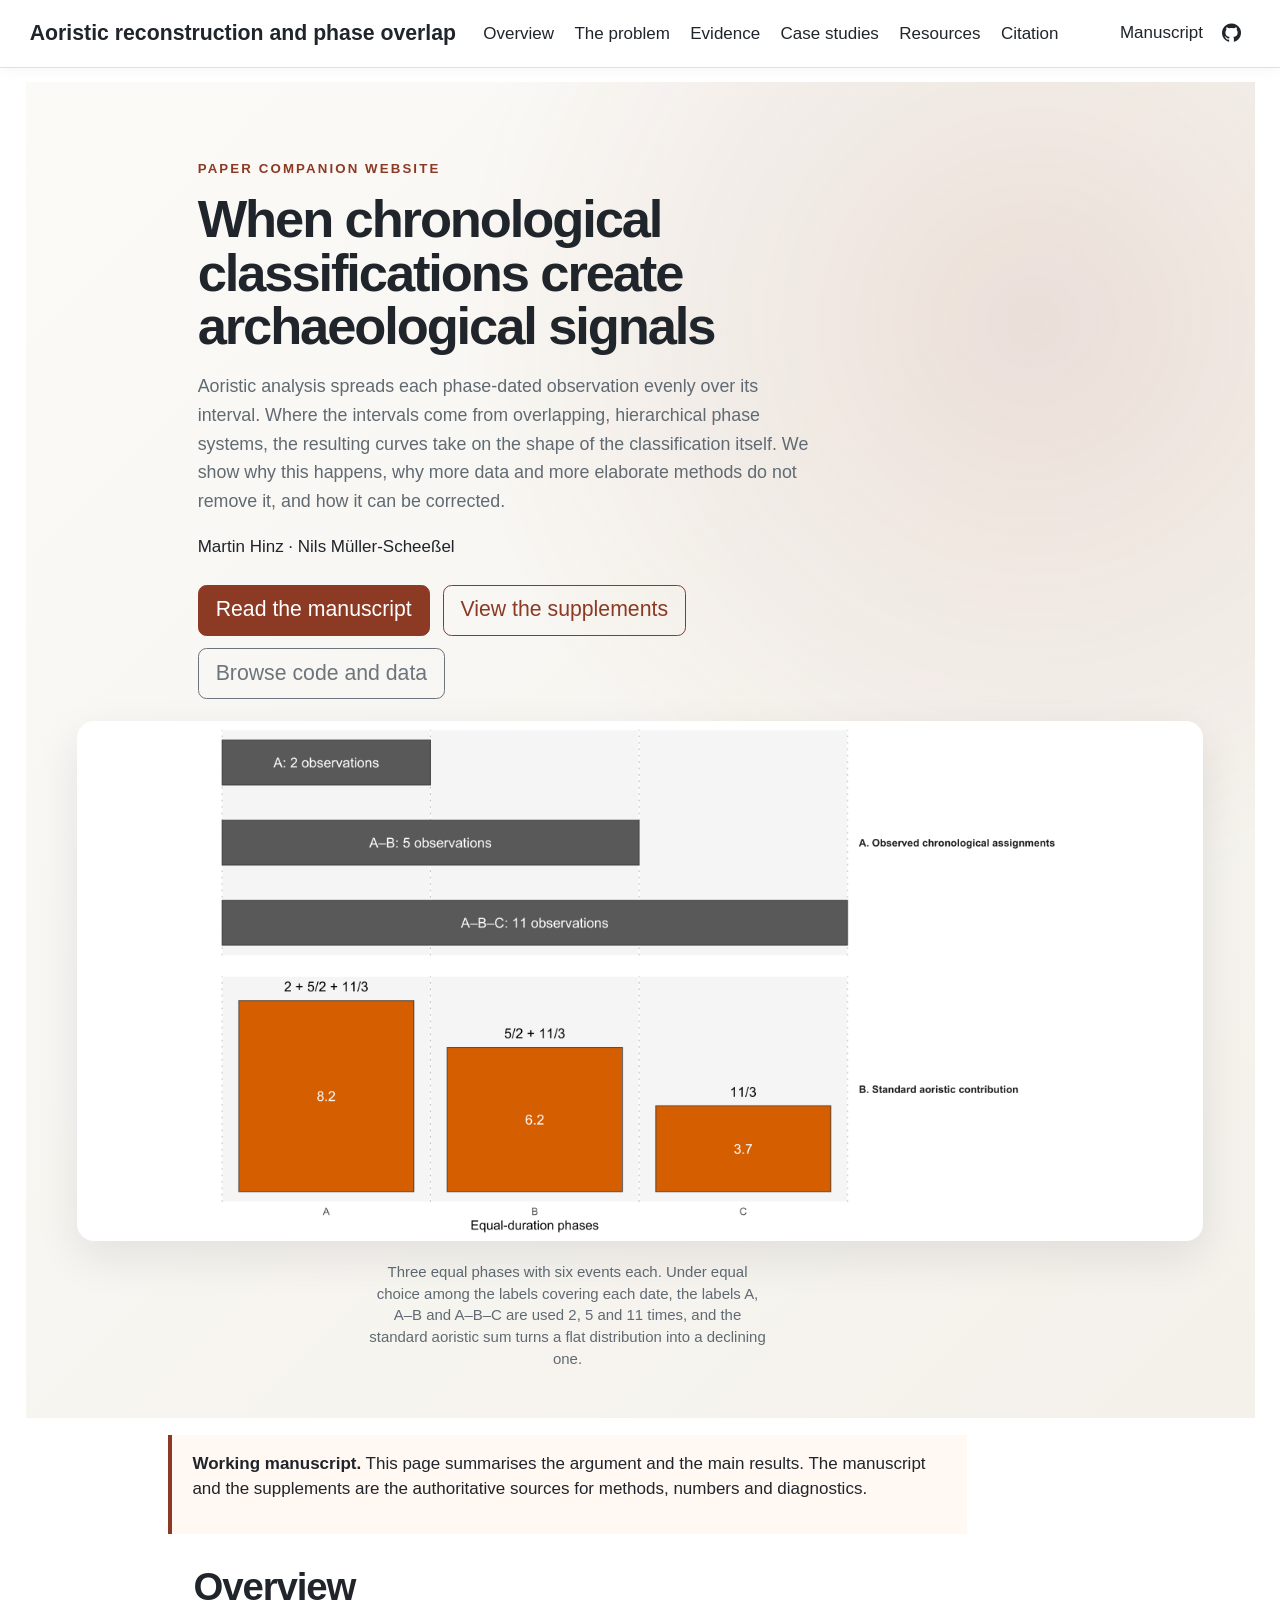
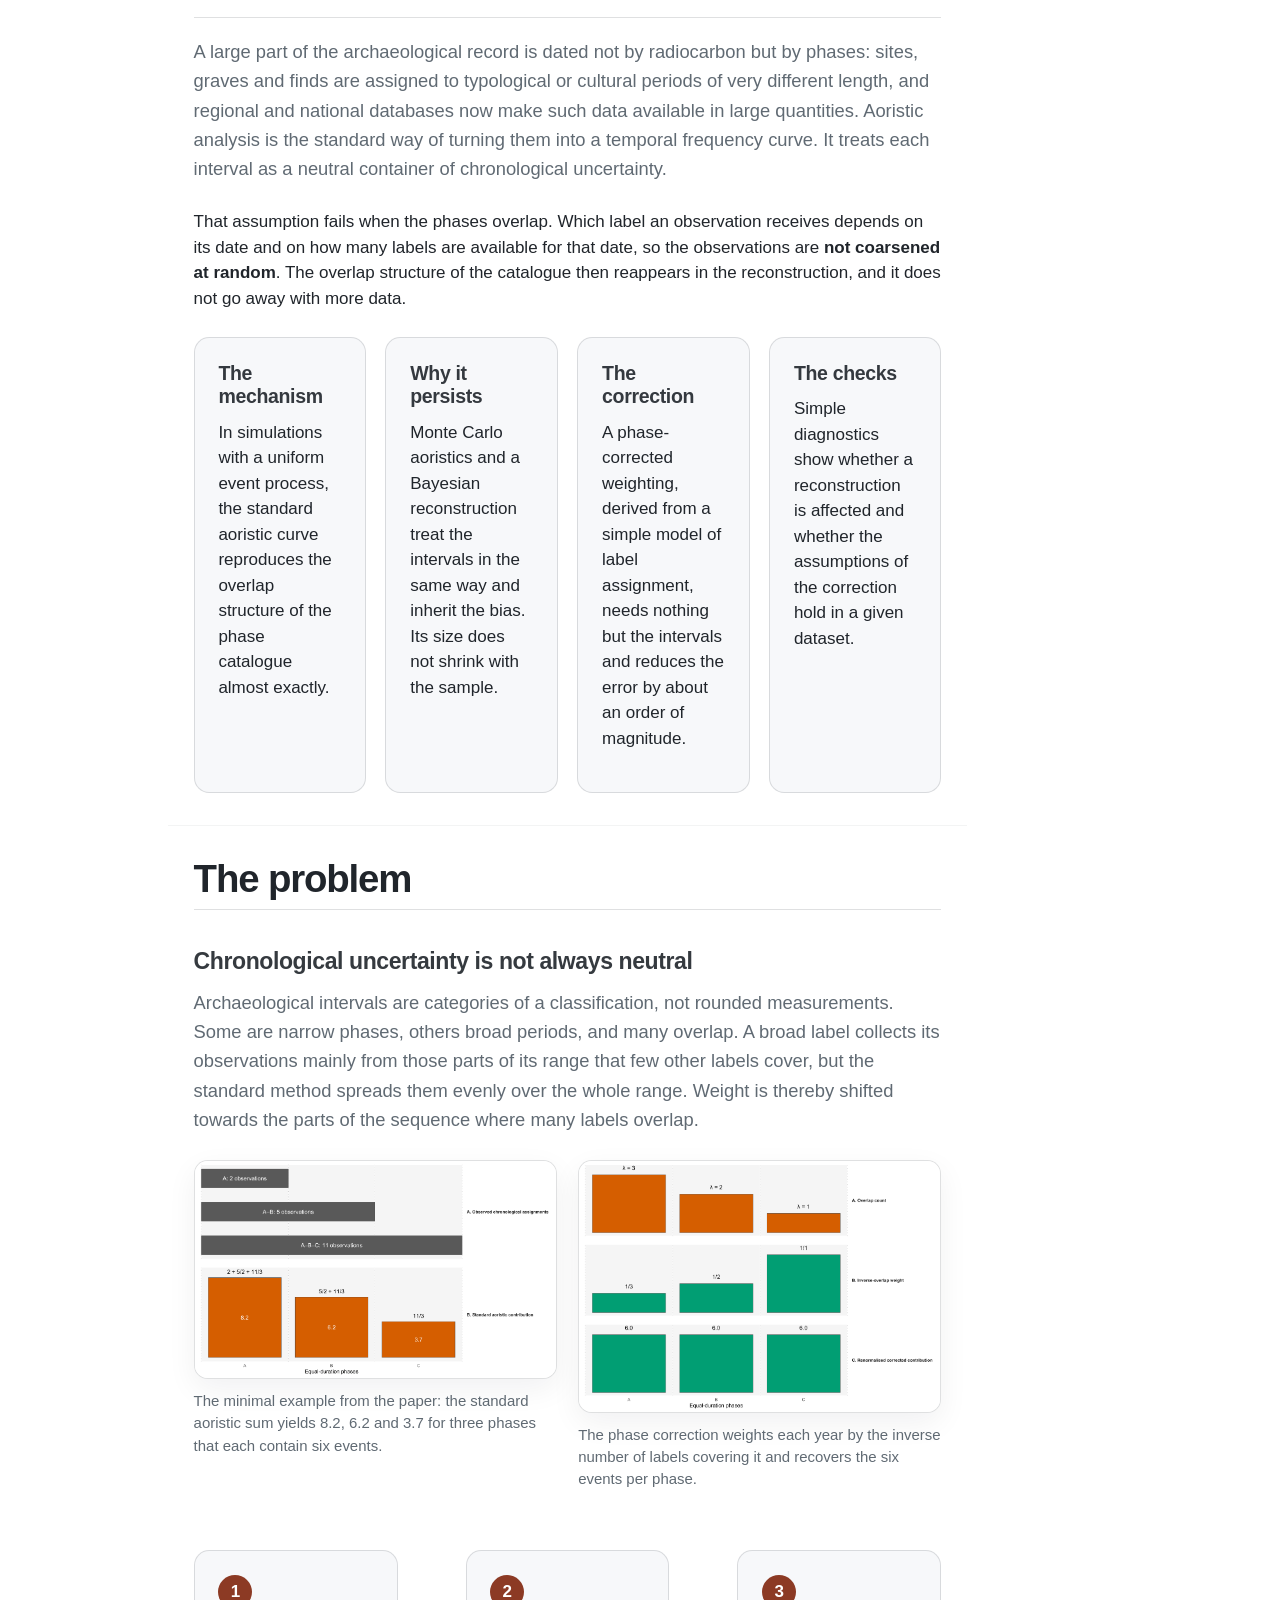
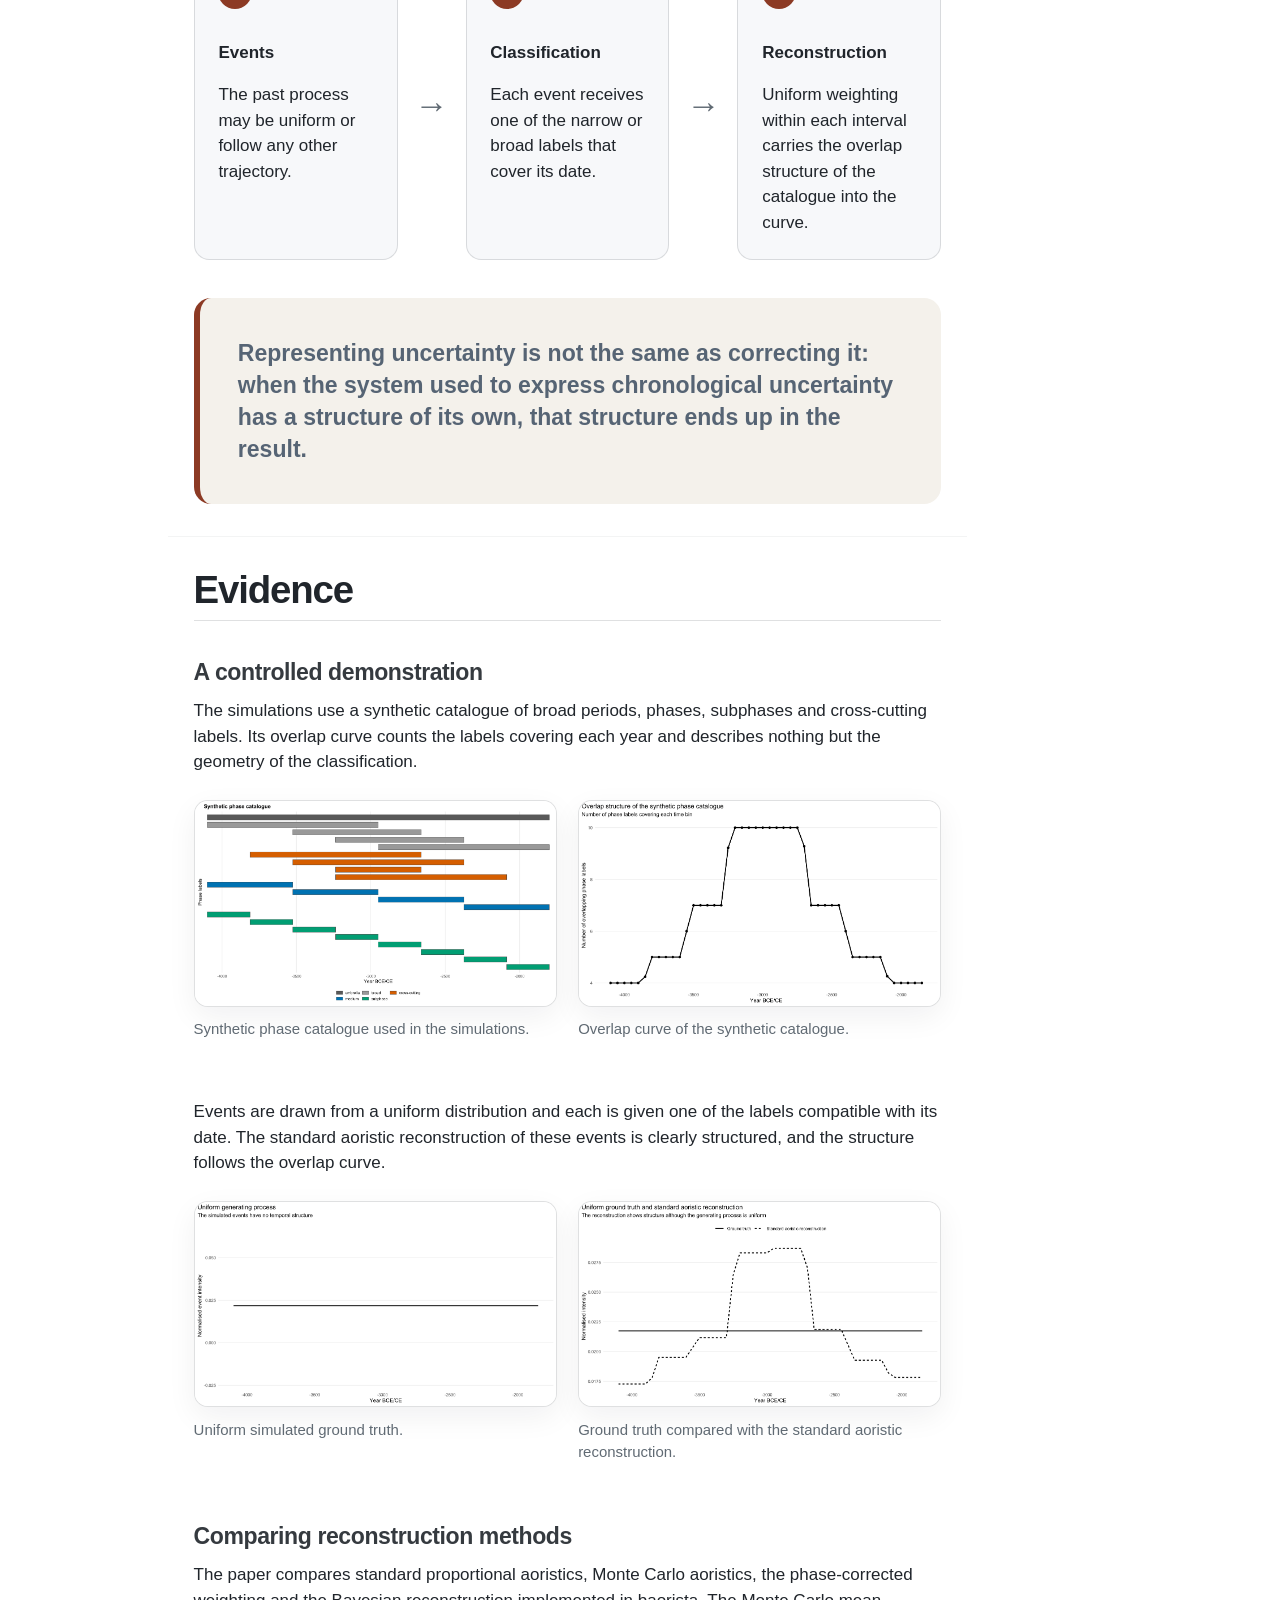
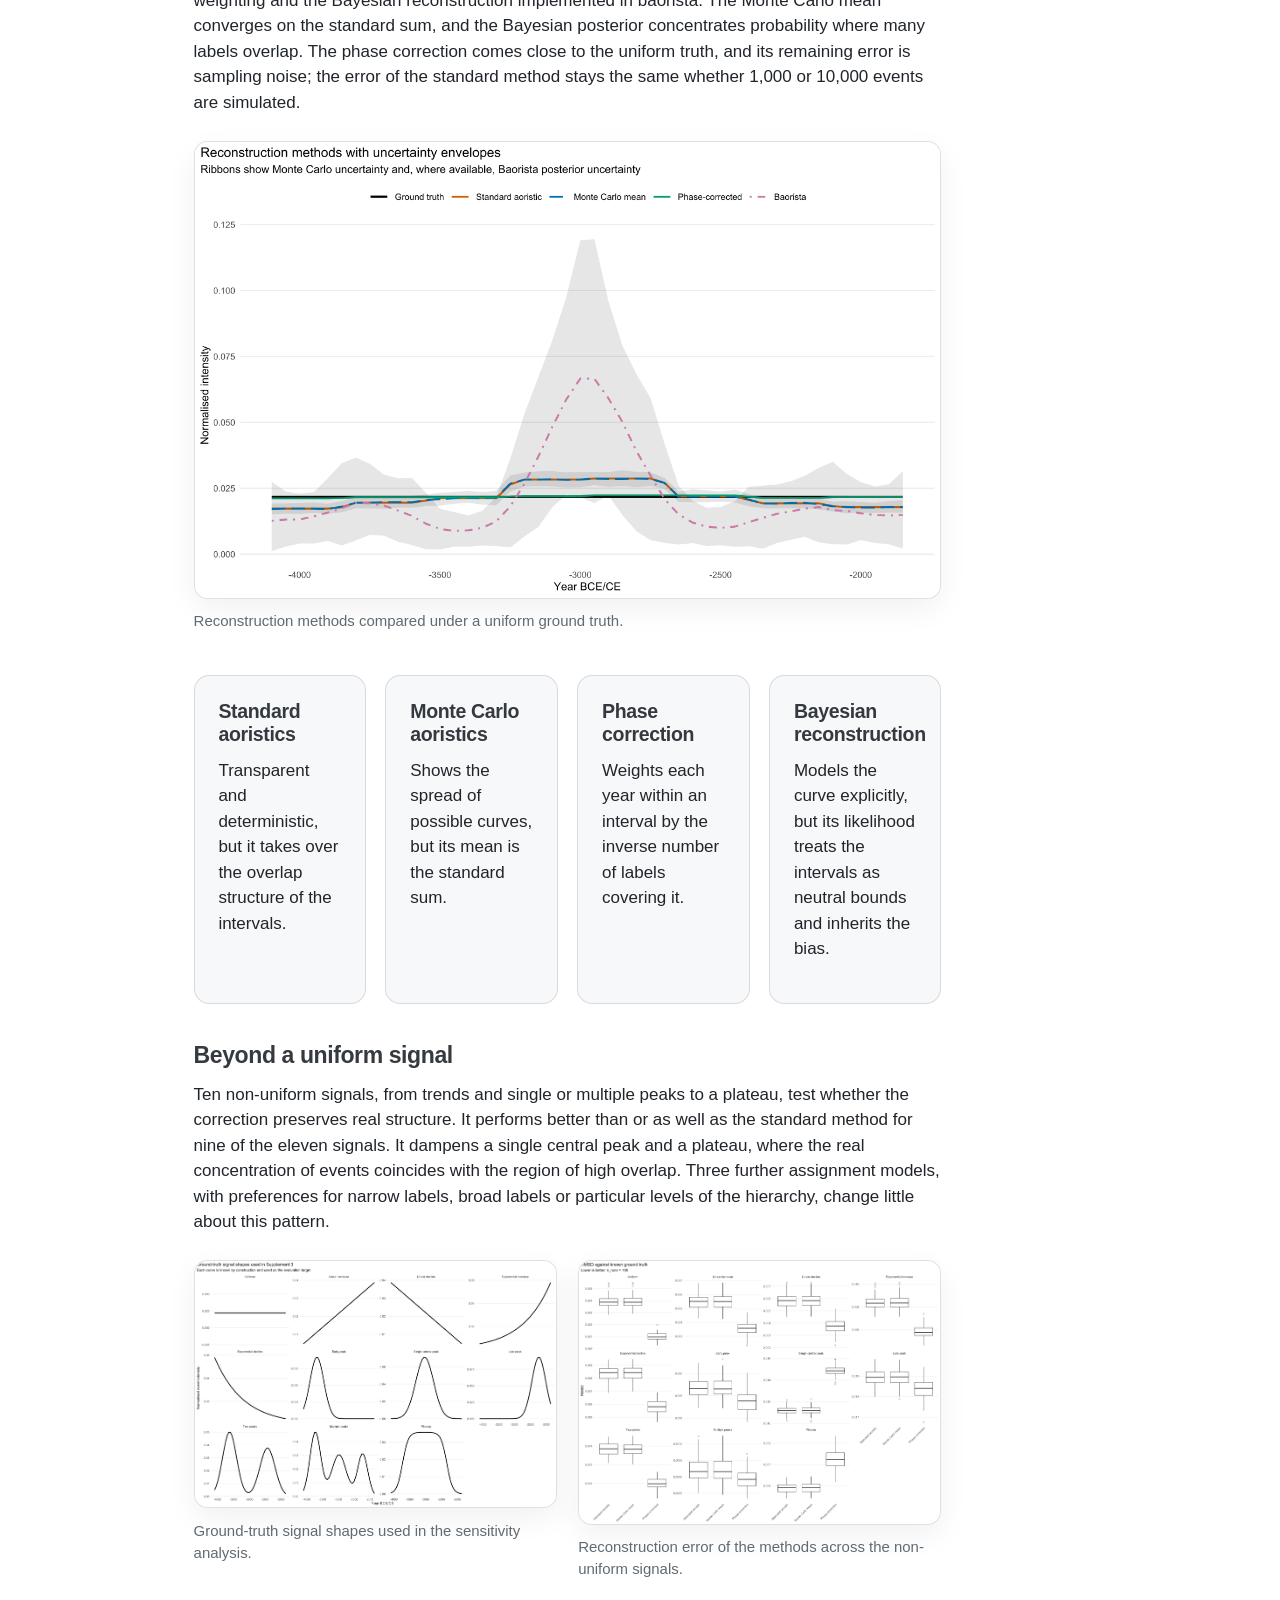
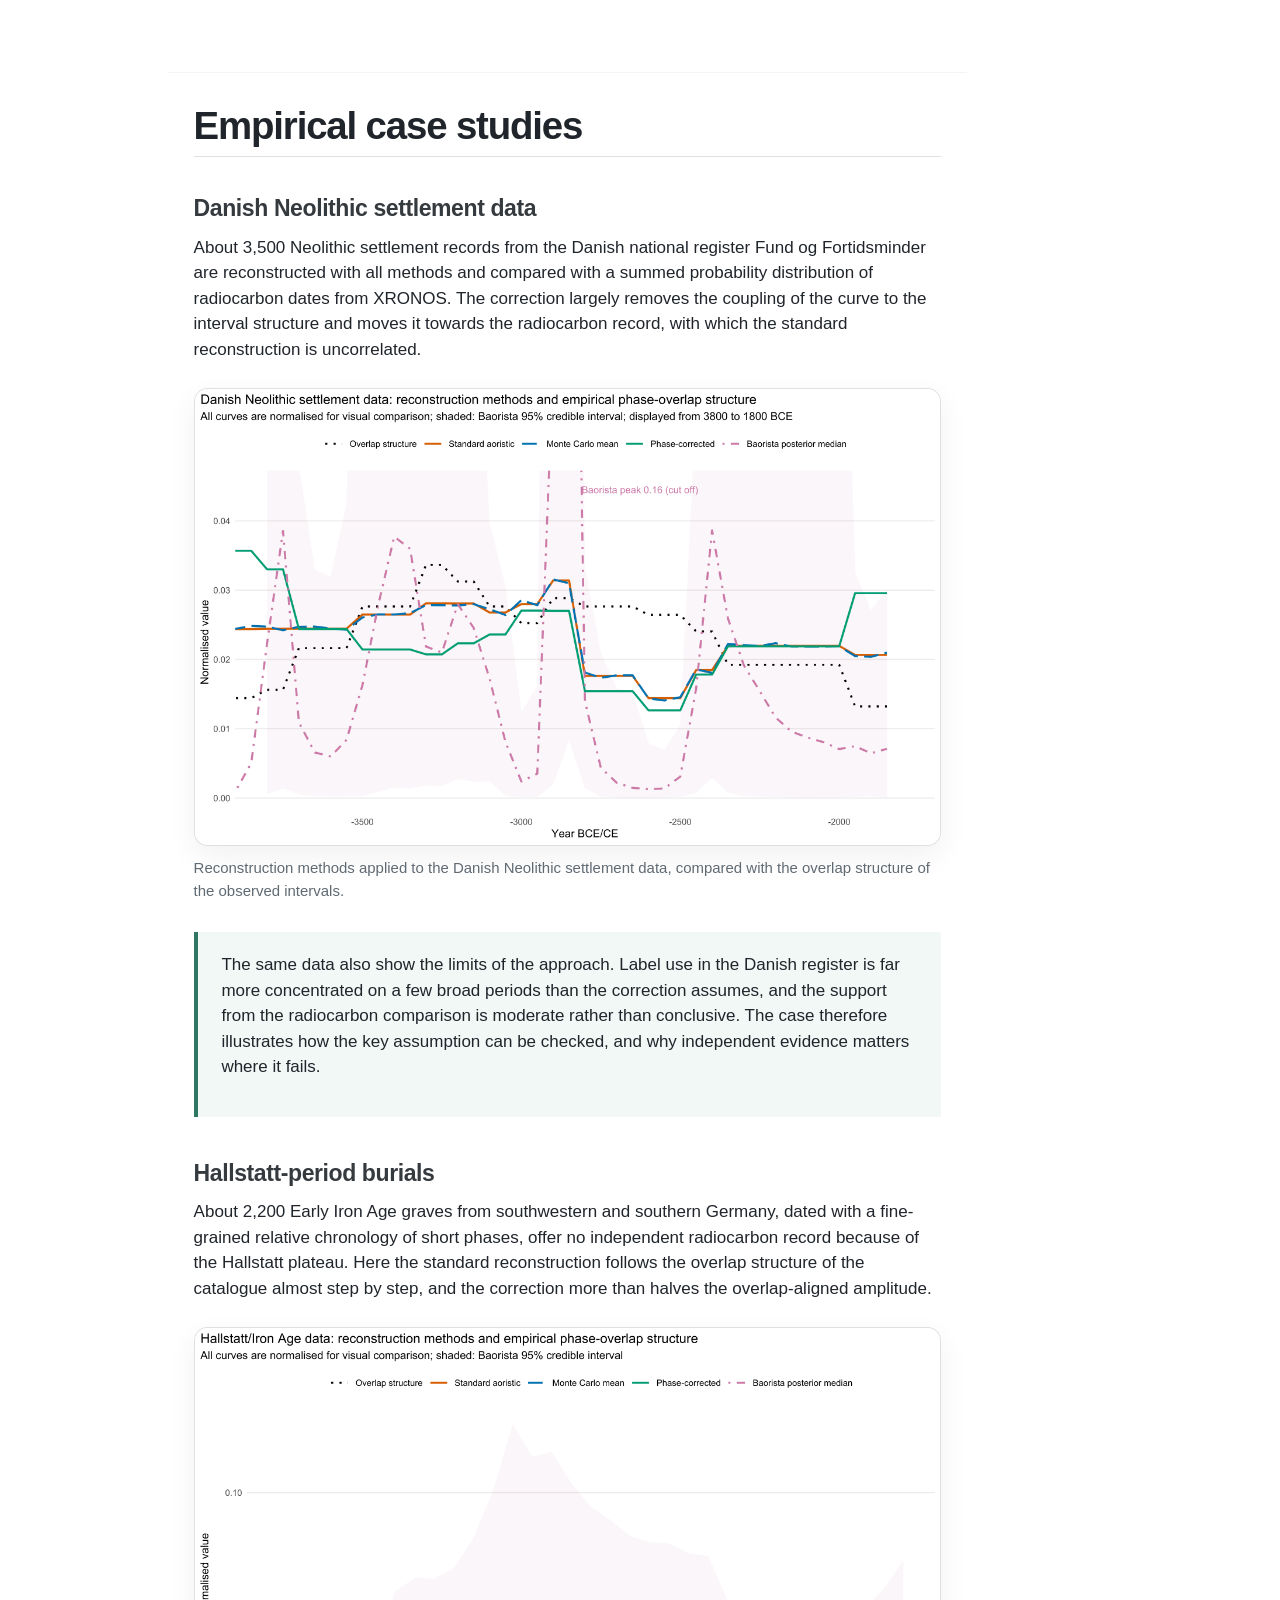
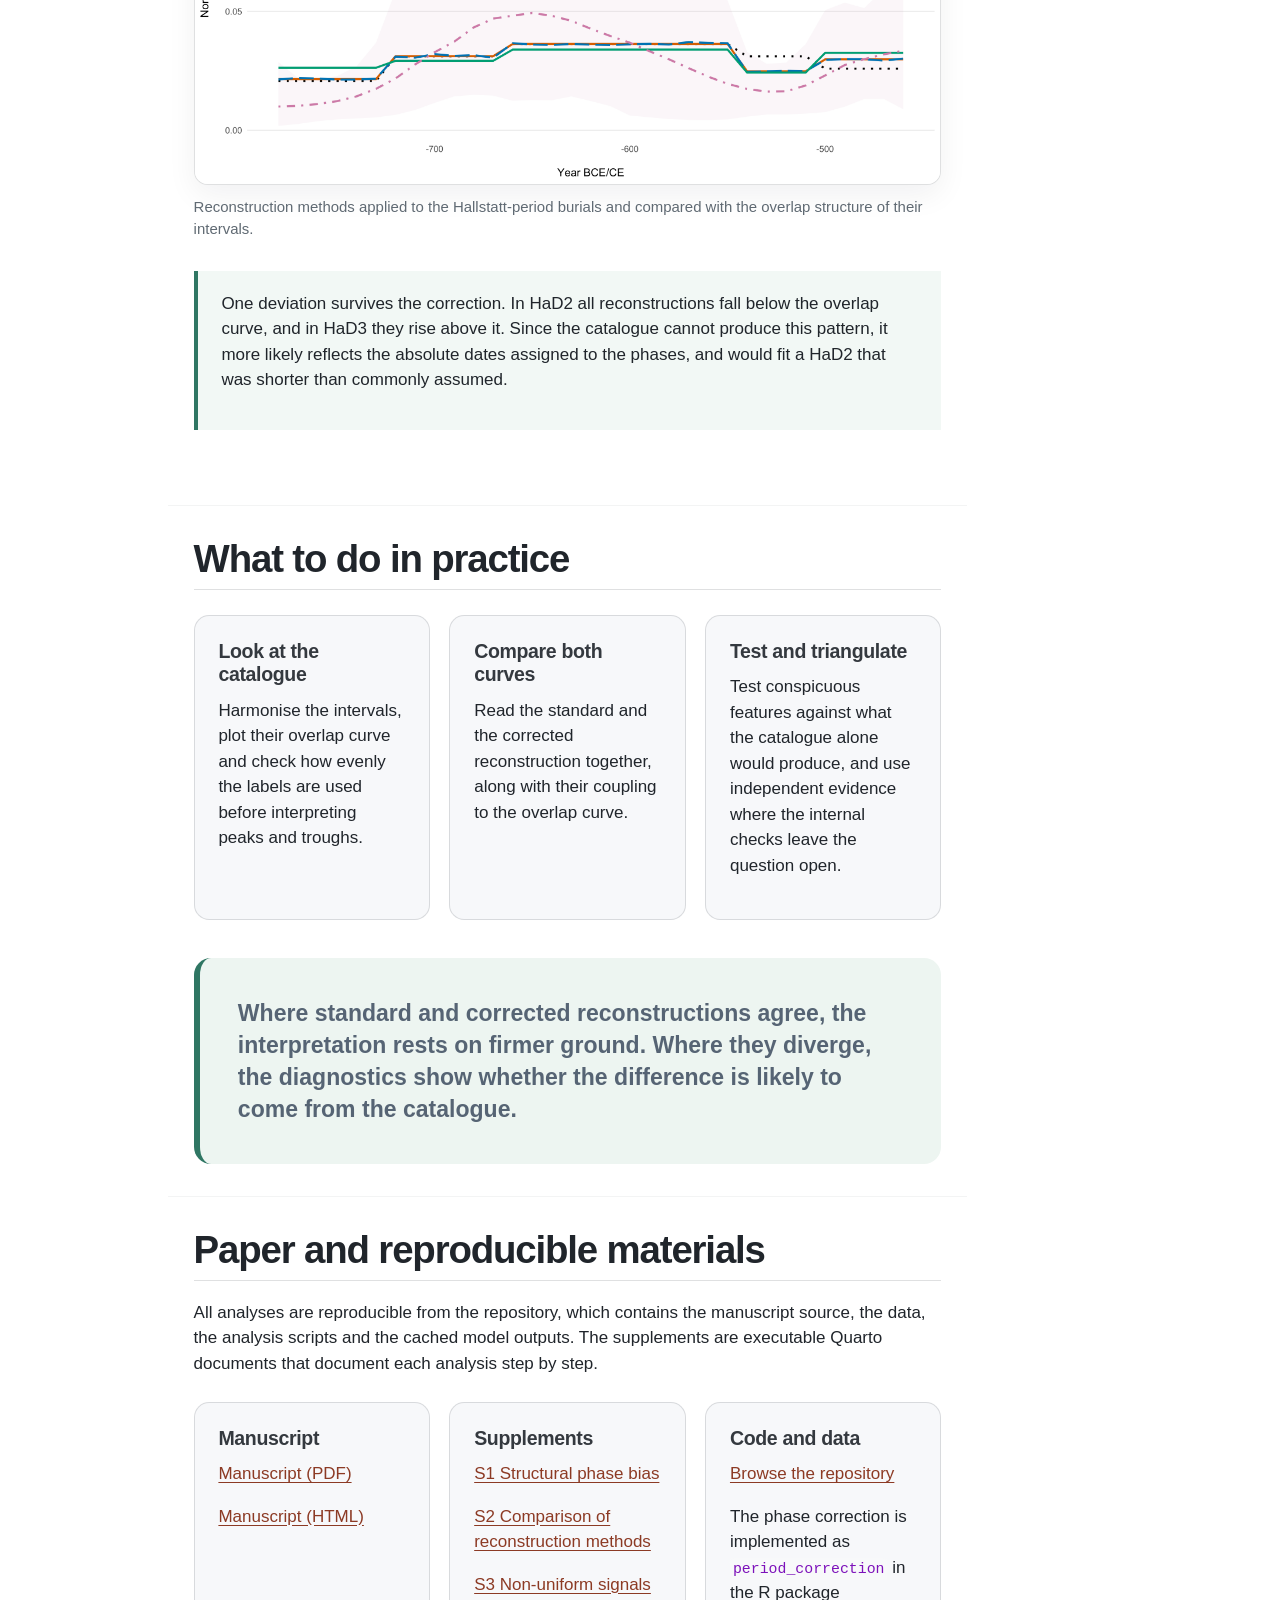
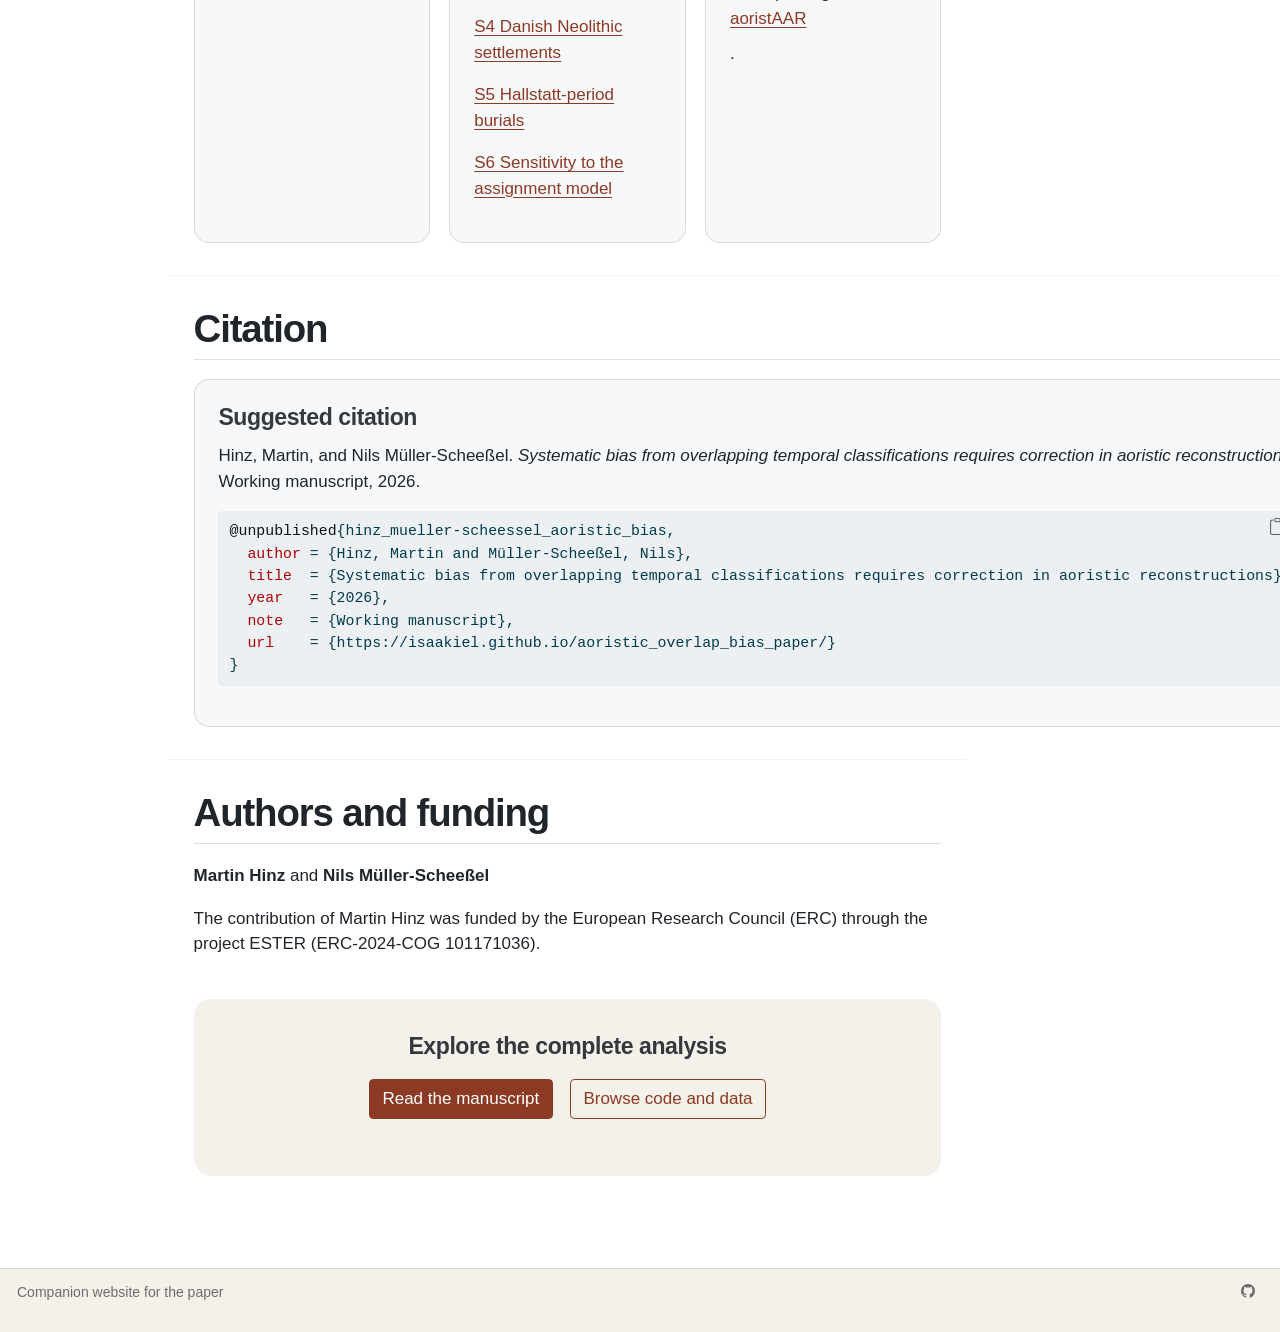
==== docs/index.html @ 469c85d6 "Research compendium for 'Systematic bias from overlapping temporal classifications requires correcti" ====
<!DOCTYPE html>
<html xmlns="http://www.w3.org/1999/xhtml" lang="en" xml:lang="en"><head>

<meta charset="utf-8">
<meta name="generator" content="quarto-1.5.57">

<meta name="viewport" content="width=device-width, initial-scale=1.0, user-scalable=yes">

<meta name="description" content="Companion website to a reproducible study of a systematic bias in aoristic reconstructions from overlapping phase catalogues, and of a simple correction for it.">

<title>When archaeological phase systems create artificial temporal signals – Aoristic reconstruction and phase overlap</title>
<style>
code{white-space: pre-wrap;}
span.smallcaps{font-variant: small-caps;}
div.columns{display: flex; gap: min(4vw, 1.5em);}
div.column{flex: auto; overflow-x: auto;}
div.hanging-indent{margin-left: 1.5em; text-indent: -1.5em;}
ul.task-list{list-style: none;}
ul.task-list li input[type="checkbox"] {
  width: 0.8em;
  margin: 0 0.8em 0.2em -1em; /* quarto-specific, see https://github.com/quarto-dev/quarto-cli/issues/4556 */ 
  vertical-align: middle;
}
/* CSS for syntax highlighting */
pre > code.sourceCode { white-space: pre; position: relative; }
pre > code.sourceCode > span { line-height: 1.25; }
pre > code.sourceCode > span:empty { height: 1.2em; }
.sourceCode { overflow: visible; }
code.sourceCode > span { color: inherit; text-decoration: inherit; }
div.sourceCode { margin: 1em 0; }
pre.sourceCode { margin: 0; }
@media screen {
div.sourceCode { overflow: auto; }
}
@media print {
pre > code.sourceCode { white-space: pre-wrap; }
pre > code.sourceCode > span { display: inline-block; text-indent: -5em; padding-left: 5em; }
}
pre.numberSource code
  { counter-reset: source-line 0; }
pre.numberSource code > span
  { position: relative; left: -4em; counter-increment: source-line; }
pre.numberSource code > span > a:first-child::before
  { content: counter(source-line);
    position: relative; left: -1em; text-align: right; vertical-align: baseline;
    border: none; display: inline-block;
    -webkit-touch-callout: none; -webkit-user-select: none;
    -khtml-user-select: none; -moz-user-select: none;
    -ms-user-select: none; user-select: none;
    padding: 0 4px; width: 4em;
  }
pre.numberSource { margin-left: 3em;  padding-left: 4px; }
div.sourceCode
  {   }
@media screen {
pre > code.sourceCode > span > a:first-child::before { text-decoration: underline; }
}
</style>


<script src="site_libs/quarto-nav/quarto-nav.js"></script>
<link href="./assets/figures/schematic_overlap_bias.png" rel="icon" type="image/png">
<script src="site_libs/clipboard/clipboard.min.js"></script>
<script src="site_libs/quarto-html/quarto.js"></script>
<script src="site_libs/quarto-html/popper.min.js"></script>
<script src="site_libs/quarto-html/tippy.umd.min.js"></script>
<link href="site_libs/quarto-html/tippy.css" rel="stylesheet">
<link href="site_libs/quarto-html/quarto-syntax-highlighting.css" rel="stylesheet" id="quarto-text-highlighting-styles">
<script src="site_libs/bootstrap/bootstrap.min.js"></script>
<link href="site_libs/bootstrap/bootstrap-icons.css" rel="stylesheet">
<link href="site_libs/bootstrap/bootstrap.min.css" rel="stylesheet" id="quarto-bootstrap" data-mode="light">
<script id="quarto-search-options" type="application/json">{
  "language": {
    "search-no-results-text": "No results",
    "search-matching-documents-text": "matching documents",
    "search-copy-link-title": "Copy link to search",
    "search-hide-matches-text": "Hide additional matches",
    "search-more-match-text": "more match in this document",
    "search-more-matches-text": "more matches in this document",
    "search-clear-button-title": "Clear",
    "search-text-placeholder": "",
    "search-detached-cancel-button-title": "Cancel",
    "search-submit-button-title": "Submit",
    "search-label": "Search"
  }
}</script>
<style>html{ scroll-behavior: smooth; }</style>


<meta property="og:title" content="When archaeological phase systems create artificial temporal signals">
<meta property="og:description" content="Companion website to a reproducible study of a systematic bias in aoristic reconstructions from overlapping phase catalogues, and of a simple correction for it.">
<meta property="og:image" content="https://isaakiel.github.io/aoristic_overlap_bias_paper/assets/figures/schematic_overlap_bias.png">
<meta property="og:site_name" content="Aoristic reconstruction and phase overlap">
<meta property="og:image:height" content="2700">
<meta property="og:image:width" content="4500">
<meta name="twitter:title" content="When archaeological phase systems create artificial temporal signals">
<meta name="twitter:description" content="Companion website to a reproducible study of a systematic bias in aoristic reconstructions from overlapping phase catalogues, and of a simple correction for it.">
<meta name="twitter:image" content="https://isaakiel.github.io/aoristic_overlap_bias_paper/assets/figures/schematic_overlap_bias.png">
<meta name="twitter:image-height" content="2700">
<meta name="twitter:image-width" content="4500">
<meta name="twitter:card" content="summary_large_image">
</head>

<body class="nav-fixed">

<div id="quarto-search-results"></div>
  <header id="quarto-header" class="headroom fixed-top">
    <nav class="navbar navbar-expand-lg " data-bs-theme="dark">
      <div class="navbar-container container-fluid">
      <div class="navbar-brand-container mx-auto">
    <a class="navbar-brand" href="./index.html">
    <span class="navbar-title">Aoristic reconstruction and phase overlap</span>
    </a>
  </div>
          <button class="navbar-toggler" type="button" data-bs-toggle="collapse" data-bs-target="#navbarCollapse" aria-controls="navbarCollapse" role="menu" aria-expanded="false" aria-label="Toggle navigation" onclick="if (window.quartoToggleHeadroom) { window.quartoToggleHeadroom(); }">
  <span class="navbar-toggler-icon"></span>
</button>
          <div class="collapse navbar-collapse" id="navbarCollapse">
            <ul class="navbar-nav navbar-nav-scroll me-auto">
  <li class="nav-item">
    <a class="nav-link" href="./index.html#overview"> 
<span class="menu-text">Overview</span></a>
  </li>  
  <li class="nav-item">
    <a class="nav-link" href="./index.html#the-problem"> 
<span class="menu-text">The problem</span></a>
  </li>  
  <li class="nav-item">
    <a class="nav-link" href="./index.html#evidence"> 
<span class="menu-text">Evidence</span></a>
  </li>  
  <li class="nav-item">
    <a class="nav-link" href="./index.html#case-studies"> 
<span class="menu-text">Case studies</span></a>
  </li>  
  <li class="nav-item">
    <a class="nav-link" href="./index.html#resources"> 
<span class="menu-text">Resources</span></a>
  </li>  
  <li class="nav-item">
    <a class="nav-link" href="./index.html#citation"> 
<span class="menu-text">Citation</span></a>
  </li>  
</ul>
            <ul class="navbar-nav navbar-nav-scroll ms-auto">
  <li class="nav-item">
    <a class="nav-link" href="./assets/paper/manuscript.html"> 
<span class="menu-text">Manuscript</span></a>
  </li>  
  <li class="nav-item compact">
    <a class="nav-link" href="https://github.com/ISAAKiel/aoristic_overlap_bias_paper"> <i class="bi bi-github" role="img" aria-label="GitHub repository">
</i> 
<span class="menu-text"></span></a>
  </li>  
</ul>
          </div> <!-- /navcollapse -->
            <div class="quarto-navbar-tools">
</div>
      </div> <!-- /container-fluid -->
    </nav>
</header>
<!-- content -->
<div id="quarto-content" class="quarto-container page-columns page-rows-contents page-layout-full page-navbar">
<!-- sidebar -->
<!-- margin-sidebar -->
    
<!-- main -->
<main class="content page-columns page-full column-body" id="quarto-document-content">




<div class="paper-hero page-columns page-full" aria-labelledby="hero-title">
<div class="paper-hero-copy">
<p class="eyebrow">
Paper companion website
</p>
<h1 id="hero-title">
When chronological classifications create archaeological signals
</h1>
<p class="paper-hero-lead">
Aoristic analysis spreads each phase-dated observation evenly over its interval. Where the intervals come from overlapping, hierarchical phase systems, the resulting curves take on the shape of the classification itself. We show why this happens, why more data and more elaborate methods do not remove it, and how it can be corrected.
</p>
<p class="authors">
</p><p>Martin Hinz · Nils Müller-Scheeßel</p>
<p></p>
<div class="paper-hero-actions">
<p><a href="assets/paper/manuscript.pdf" class="btn btn-primary btn-lg">Read the manuscript</a> <a href="#resources" class="btn btn-outline-primary btn-lg">View the supplements</a> <a href="https://github.com/ISAAKiel/aoristic_overlap_bias_paper" class="btn btn-outline-secondary btn-lg">Browse code and data</a></p>
</div>
</div>
<div class="paper-hero-figure page-columns page-full">
<div class="quarto-figure quarto-figure-center page-columns page-full">
<figure class="figure page-columns page-full">
<p class="page-columns page-full"><img src="assets/figures/schematic_overlap_bias.png" class="img-fluid figure-img column-screen" alt="Schematic showing how three overlapping labels produce a declining standard aoristic curve from a uniform distribution of events."></p>
<figcaption>Three equal phases with six events each. Under equal choice among the labels covering each date, the labels A, A–B and A–B–C are used 2, 5 and 11 times, and the standard aoristic sum turns a flat distribution into a declining one.</figcaption>
</figure>
</div>
</div>
</div>
<div class="paper-status">
<p><strong>Working manuscript.</strong> This page summarises the argument and the main results. The manuscript and the supplements are the authoritative sources for methods, numbers and diagnostics.</p>
</div>
<section id="overview" class="level2">
<h2 data-anchor-id="overview">Overview</h2>
<div class="lead-block">
<p>A large part of the archaeological record is dated not by radiocarbon but by phases: sites, graves and finds are assigned to typological or cultural periods of very different length, and regional and national databases now make such data available in large quantities. Aoristic analysis is the standard way of turning them into a temporal frequency curve. It treats each interval as a neutral container of chronological uncertainty.</p>
</div>
<p>That assumption fails when the phases overlap. Which label an observation receives depends on its date and on how many labels are available for that date, so the observations are <strong>not coarsened at random</strong>. The overlap structure of the catalogue then reappears in the reconstruction, and it does not go away with more data.</p>
<div class="card-grid card-grid-four">
<section id="the-mechanism" class="level3 paper-card">
<h3 data-anchor-id="the-mechanism">The mechanism</h3>
<p>In simulations with a uniform event process, the standard aoristic curve reproduces the overlap structure of the phase catalogue almost exactly.</p>
</section>
<section id="why-it-persists" class="level3 paper-card">
<h3 data-anchor-id="why-it-persists">Why it persists</h3>
<p>Monte Carlo aoristics and a Bayesian reconstruction treat the intervals in the same way and inherit the bias. Its size does not shrink with the sample.</p>
</section>
<section id="the-correction" class="level3 paper-card">
<h3 data-anchor-id="the-correction">The correction</h3>
<p>A phase-corrected weighting, derived from a simple model of label assignment, needs nothing but the intervals and reduces the error by about an order of magnitude.</p>
</section>
<section id="the-checks" class="level3 paper-card">
<h3 data-anchor-id="the-checks">The checks</h3>
<p>Simple diagnostics show whether a reconstruction is affected and whether the assumptions of the correction hold in a given dataset.</p>
</section>
</div>
</section>
<section id="the-problem" class="level2">
<h2 data-anchor-id="the-problem">The problem</h2>
<section id="chronological-uncertainty-is-not-always-neutral" class="level3 section-intro">
<h3 data-anchor-id="chronological-uncertainty-is-not-always-neutral">Chronological uncertainty is not always neutral</h3>
<p>Archaeological intervals are categories of a classification, not rounded measurements. Some are narrow phases, others broad periods, and many overlap. A broad label collects its observations mainly from those parts of its range that few other labels cover, but the standard method spreads them evenly over the whole range. Weight is thereby shifted towards the parts of the sequence where many labels overlap.</p>
</section>
<div class="figure-pair">
<div>
<div class="quarto-figure quarto-figure-center">
<figure class="figure">
<p><img src="assets/figures/schematic_overlap_bias.png" class="img-fluid figure-img" alt="Standard aoristic contributions for the three-phase example."></p>
<figcaption>The minimal example from the paper: the standard aoristic sum yields 8.2, 6.2 and 3.7 for three phases that each contain six events.</figcaption>
</figure>
</div>
</div>
<div>
<div class="quarto-figure quarto-figure-center">
<figure class="figure">
<p><img src="assets/figures/schematic_phase_correction.png" class="img-fluid figure-img" alt="Overlap counts, inverse-overlap weights and corrected contributions for the three-phase example."></p>
<figcaption>The phase correction weights each year by the inverse number of labels covering it and recovers the six events per phase.</figcaption>
</figure>
</div>
</div>
</div>
<div class="mechanism">
<div class="mechanism-step">
<p><span class="mechanism-number">1</span></p>
<p><strong>Events</strong></p>
<p>The past process may be uniform or follow any other trajectory.</p>
</div>
<div class="mechanism-arrow" aria-hidden="true">
→
</div>
<div class="mechanism-step">
<p><span class="mechanism-number">2</span></p>
<p><strong>Classification</strong></p>
<p>Each event receives one of the narrow or broad labels that cover its date.</p>
</div>
<div class="mechanism-arrow" aria-hidden="true">
→
</div>
<div class="mechanism-step">
<p><span class="mechanism-number">3</span></p>
<p><strong>Reconstruction</strong></p>
<p>Uniform weighting within each interval carries the overlap structure of the catalogue into the curve.</p>
</div>
</div>
<div class="key-statement">
<blockquote class="blockquote">
<p><strong>Representing uncertainty is not the same as correcting it: when the system used to express chronological uncertainty has a structure of its own, that structure ends up in the result.</strong></p>
</blockquote>
</div>
</section>
<section id="evidence" class="level2">
<h2 data-anchor-id="evidence">Evidence</h2>
<section id="a-controlled-demonstration" class="level3">
<h3 data-anchor-id="a-controlled-demonstration">A controlled demonstration</h3>
<p>The simulations use a synthetic catalogue of broad periods, phases, subphases and cross-cutting labels. Its overlap curve counts the labels covering each year and describes nothing but the geometry of the classification.</p>
<div class="figure-pair">
<div>
<div class="quarto-figure quarto-figure-center">
<figure class="figure">
<p><img src="assets/figures/synthetic_phase_catalogue.png" class="img-fluid figure-img" alt="Horizontal bars showing the hierarchical synthetic phase catalogue."></p>
<figcaption>Synthetic phase catalogue used in the simulations.</figcaption>
</figure>
</div>
</div>
<div>
<div class="quarto-figure quarto-figure-center">
<figure class="figure">
<p><img src="assets/figures/s1_overlap_structure.png" class="img-fluid figure-img" alt="Number of overlapping labels through time."></p>
<figcaption>Overlap curve of the synthetic catalogue.</figcaption>
</figure>
</div>
</div>
</div>
<p>Events are drawn from a uniform distribution and each is given one of the labels compatible with its date. The standard aoristic reconstruction of these events is clearly structured, and the structure follows the overlap curve.</p>
<div class="figure-pair">
<div>
<div class="quarto-figure quarto-figure-center">
<figure class="figure">
<p><img src="assets/figures/s1_uniform_ground_truth.png" class="img-fluid figure-img" alt="Uniform simulated event intensity through time."></p>
<figcaption>Uniform simulated ground truth.</figcaption>
</figure>
</div>
</div>
<div>
<div class="quarto-figure quarto-figure-center">
<figure class="figure">
<p><img src="assets/figures/s1_ground_truth_vs_standard_aoristic.png" class="img-fluid figure-img" alt="Comparison showing artificial temporal structure in the standard aoristic reconstruction."></p>
<figcaption>Ground truth compared with the standard aoristic reconstruction.</figcaption>
</figure>
</div>
</div>
</div>
</section>
<section id="comparing-reconstruction-methods" class="level3">
<h3 data-anchor-id="comparing-reconstruction-methods">Comparing reconstruction methods</h3>
<p>The paper compares standard proportional aoristics, Monte Carlo aoristics, the phase-corrected weighting and the Bayesian reconstruction implemented in baorista. The Monte Carlo mean converges on the standard sum, and the Bayesian posterior concentrates probability where many labels overlap. The phase correction comes close to the uniform truth, and its remaining error is sampling noise; the error of the standard method stays the same whether 1,000 or 10,000 events are simulated.</p>
<div class="figure-wide">
<div class="quarto-figure quarto-figure-center">
<figure class="figure">
<p><img src="assets/figures/s2_reconstruction_methods_with_uncertainty.png" class="img-fluid figure-img" alt="Ground truth and several aoristic and Bayesian reconstruction methods with uncertainty."></p>
<figcaption>Reconstruction methods compared under a uniform ground truth.</figcaption>
</figure>
</div>
</div>
</section>
<div class="card-grid card-grid-four">
<section id="standard-aoristics" class="level3 paper-card">
<h3 data-anchor-id="standard-aoristics">Standard aoristics</h3>
<p>Transparent and deterministic, but it takes over the overlap structure of the intervals.</p>
</section>
<section id="monte-carlo-aoristics" class="level3 paper-card">
<h3 data-anchor-id="monte-carlo-aoristics">Monte Carlo aoristics</h3>
<p>Shows the spread of possible curves, but its mean is the standard sum.</p>
</section>
<section id="phase-correction" class="level3 paper-card">
<h3 data-anchor-id="phase-correction">Phase correction</h3>
<p>Weights each year within an interval by the inverse number of labels covering it.</p>
</section>
<section id="bayesian-reconstruction" class="level3 paper-card">
<h3 data-anchor-id="bayesian-reconstruction">Bayesian reconstruction</h3>
<p>Models the curve explicitly, but its likelihood treats the intervals as neutral bounds and inherits the bias.</p>
</section>
</div>
<section id="beyond-a-uniform-signal" class="level3">
<h3 data-anchor-id="beyond-a-uniform-signal">Beyond a uniform signal</h3>
<p>Ten non-uniform signals, from trends and single or multiple peaks to a plateau, test whether the correction preserves real structure. It performs better than or as well as the standard method for nine of the eleven signals. It dampens a single central peak and a plateau, where the real concentration of events coincides with the region of high overlap. Three further assignment models, with preferences for narrow labels, broad labels or particular levels of the hierarchy, change little about this pattern.</p>
<div class="figure-pair">
<div>
<div class="quarto-figure quarto-figure-center">
<figure class="figure">
<p><img src="assets/figures/s3_ground_truth_signal_shapes.png" class="img-fluid figure-img" alt="Simulated temporal signal shapes including trends, peaks, plateaus and multi-peak trajectories."></p>
<figcaption>Ground-truth signal shapes used in the sensitivity analysis.</figcaption>
</figure>
</div>
</div>
<div>
<div class="quarto-figure quarto-figure-center">
<figure class="figure">
<p><img src="assets/figures/s3_rmsd_boxplot.png" class="img-fluid figure-img" alt="Distribution of reconstruction error for the methods across simulation scenarios."></p>
<figcaption>Reconstruction error of the methods across the non-uniform signals.</figcaption>
</figure>
</div>
</div>
</div>
</section>
</section>
<section id="case-studies" class="level2">
<h2 data-anchor-id="case-studies">Empirical case studies</h2>
<section id="danish-neolithic-settlement-data" class="level3">
<h3 data-anchor-id="danish-neolithic-settlement-data">Danish Neolithic settlement data</h3>
<p>About 3,500 Neolithic settlement records from the Danish national register Fund og Fortidsminder are reconstructed with all methods and compared with a summed probability distribution of radiocarbon dates from XRONOS. The correction largely removes the coupling of the curve to the interval structure and moves it towards the radiocarbon record, with which the standard reconstruction is uncorrelated.</p>
<div class="figure-wide">
<div class="quarto-figure quarto-figure-center">
<figure class="figure">
<p><img src="assets/figures/s4_danish_neolithic_methods_vs_overlap.png" class="img-fluid figure-img" alt="Comparison of standard, Monte Carlo, phase-corrected and Bayesian reconstructions for Danish Neolithic settlement data."></p>
<figcaption>Reconstruction methods applied to the Danish Neolithic settlement data, compared with the overlap structure of the observed intervals.</figcaption>
</figure>
</div>
</div>
<div class="case-note">
<p>The same data also show the limits of the approach. Label use in the Danish register is far more concentrated on a few broad periods than the correction assumes, and the support from the radiocarbon comparison is moderate rather than conclusive. The case therefore illustrates how the key assumption can be checked, and why independent evidence matters where it fails.</p>
</div>
</section>
<section id="hallstatt-period-burials" class="level3">
<h3 data-anchor-id="hallstatt-period-burials">Hallstatt-period burials</h3>
<p>About 2,200 Early Iron Age graves from southwestern and southern Germany, dated with a fine-grained relative chronology of short phases, offer no independent radiocarbon record because of the Hallstatt plateau. Here the standard reconstruction follows the overlap structure of the catalogue almost step by step, and the correction more than halves the overlap-aligned amplitude.</p>
<div class="figure-wide">
<div class="quarto-figure quarto-figure-center">
<figure class="figure">
<p><img src="assets/figures/s5_hallstatt_methods_vs_overlap.png" class="img-fluid figure-img" alt="Standard, Monte Carlo and phase-corrected reconstructions of Hallstatt-period burial data plotted against the empirical overlap curve."></p>
<figcaption>Reconstruction methods applied to the Hallstatt-period burials and compared with the overlap structure of their intervals.</figcaption>
</figure>
</div>
</div>
<div class="case-note">
<p>One deviation survives the correction. In HaD2 all reconstructions fall below the overlap curve, and in HaD3 they rise above it. Since the catalogue cannot produce this pattern, it more likely reflects the absolute dates assigned to the phases, and would fit a HaD2 that was shorter than commonly assumed.</p>
</div>
</section>
</section>
<section id="what-to-do-in-practice" class="level2">
<h2 data-anchor-id="what-to-do-in-practice">What to do in practice</h2>
<div class="card-grid card-grid-three">
<section id="look-at-the-catalogue" class="level3 paper-card">
<h3 data-anchor-id="look-at-the-catalogue">Look at the catalogue</h3>
<p>Harmonise the intervals, plot their overlap curve and check how evenly the labels are used before interpreting peaks and troughs.</p>
</section>
<section id="compare-both-curves" class="level3 paper-card">
<h3 data-anchor-id="compare-both-curves">Compare both curves</h3>
<p>Read the standard and the corrected reconstruction together, along with their coupling to the overlap curve.</p>
</section>
<section id="test-and-triangulate" class="level3 paper-card">
<h3 data-anchor-id="test-and-triangulate">Test and triangulate</h3>
<p>Test conspicuous features against what the catalogue alone would produce, and use independent evidence where the internal checks leave the question open.</p>
</section>
</div>
<div class="key-statement final-statement">
<blockquote class="blockquote">
<p><strong>Where standard and corrected reconstructions agree, the interpretation rests on firmer ground. Where they diverge, the diagnostics show whether the difference is likely to come from the catalogue.</strong></p>
</blockquote>
</div>
</section>
<section id="resources" class="level2">
<h2 data-anchor-id="resources">Paper and reproducible materials</h2>
<p>All analyses are reproducible from the repository, which contains the manuscript source, the data, the analysis scripts and the cached model outputs. The supplements are executable Quarto documents that document each analysis step by step.</p>
<div class="card-grid card-grid-three">
<section id="manuscript" class="level3 paper-card resource-card">
<h3 data-anchor-id="manuscript">Manuscript</h3>
<p><a href="assets/paper/manuscript.pdf">Manuscript (PDF)</a></p>
<p><a href="assets/paper/manuscript.html">Manuscript (HTML)</a></p>
</section>
<section id="supplements" class="level3 paper-card resource-card">
<h3 data-anchor-id="supplements">Supplements</h3>
<p><a href="assets/paper/supplements/s1_structural_phase_bias.html">S1 Structural phase bias</a></p>
<p><a href="assets/paper/supplements/s2_reconstruction_method_comparison.html">S2 Comparison of reconstruction methods</a></p>
<p><a href="assets/paper/supplements/s3_non_uniform_signal_sensitivity.html">S3 Non-uniform signals</a></p>
<p><a href="assets/paper/supplements/s4_empirical_1_danish_neolithic.html">S4 Danish Neolithic settlements</a></p>
<p><a href="assets/paper/supplements/s5_empirical_2_hallstatt.html">S5 Hallstatt-period burials</a></p>
<p><a href="assets/paper/supplements/s6_assignment_model_sensitivity.html">S6 Sensitivity to the assignment model</a></p>
</section>
<section id="code-and-data" class="level3 paper-card resource-card">
<h3 data-anchor-id="code-and-data">Code and data</h3>
<p><a href="https://github.com/ISAAKiel/aoristic_overlap_bias_paper">Browse the repository</a></p>
<p>The phase correction is implemented as <code>period_correction</code> in the R package <a href="https://github.com/ISAAKiel/aoristAAR">aoristAAR</a>.</p>
</section>
</div>
</section>
<section id="citation" class="level2">
<h2 data-anchor-id="citation">Citation</h2>
<section id="suggested-citation" class="level3 citation-box">
<h3 data-anchor-id="suggested-citation">Suggested citation</h3>
<p>Hinz, Martin, and Nils Müller-Scheeßel. <em>Systematic bias from overlapping temporal classifications requires correction in aoristic reconstructions</em>. Working manuscript, 2026.</p>
<div class="sourceCode" id="cb1"><pre class="sourceCode bibtex code-with-copy"><code class="sourceCode bibtex"><span id="cb1-1"><a href="#cb1-1" aria-hidden="true" tabindex="-1"></a><span class="va">@unpublished</span>{<span class="ot">hinz_mueller</span>-<span class="ot">scheessel_aoristic_bias</span>,</span>
<span id="cb1-2"><a href="#cb1-2" aria-hidden="true" tabindex="-1"></a>  <span class="dt">author</span> = {Hinz, Martin and Müller-Scheeßel, Nils},</span>
<span id="cb1-3"><a href="#cb1-3" aria-hidden="true" tabindex="-1"></a>  <span class="dt">title</span>  = {Systematic bias from overlapping temporal classifications requires correction in aoristic reconstructions},</span>
<span id="cb1-4"><a href="#cb1-4" aria-hidden="true" tabindex="-1"></a>  <span class="dt">year</span>   = {2026},</span>
<span id="cb1-5"><a href="#cb1-5" aria-hidden="true" tabindex="-1"></a>  <span class="dt">note</span>   = {Working manuscript},</span>
<span id="cb1-6"><a href="#cb1-6" aria-hidden="true" tabindex="-1"></a>  <span class="dt">url</span>    = {https://isaakiel.github.io/aoristic_overlap_bias_paper/}</span>
<span id="cb1-7"><a href="#cb1-7" aria-hidden="true" tabindex="-1"></a>}</span></code><button title="Copy to Clipboard" class="code-copy-button"><i class="bi"></i></button></pre></div>
</section>
</section>
<section id="authors-and-funding" class="level2">
<h2 data-anchor-id="authors-and-funding">Authors and funding</h2>
<p><strong>Martin Hinz</strong> and <strong>Nils Müller-Scheeßel</strong></p>
<p>The contribution of Martin Hinz was funded by the European Research Council (ERC) through the project ESTER (ERC-2024-COG 101171036).</p>
<section id="explore-the-complete-analysis" class="level3 footer-cta">
<h3 data-anchor-id="explore-the-complete-analysis">Explore the complete analysis</h3>
<p><a href="assets/paper/manuscript.pdf" class="btn btn-primary">Read the manuscript</a> <a href="https://github.com/ISAAKiel/aoristic_overlap_bias_paper" class="btn btn-outline-primary">Browse code and data</a></p>
</section>


</section>

</main> <!-- /main -->
<script id="quarto-html-after-body" type="application/javascript">
window.document.addEventListener("DOMContentLoaded", function (event) {
  const toggleBodyColorMode = (bsSheetEl) => {
    const mode = bsSheetEl.getAttribute("data-mode");
    const bodyEl = window.document.querySelector("body");
    if (mode === "dark") {
      bodyEl.classList.add("quarto-dark");
      bodyEl.classList.remove("quarto-light");
    } else {
      bodyEl.classList.add("quarto-light");
      bodyEl.classList.remove("quarto-dark");
    }
  }
  const toggleBodyColorPrimary = () => {
    const bsSheetEl = window.document.querySelector("link#quarto-bootstrap");
    if (bsSheetEl) {
      toggleBodyColorMode(bsSheetEl);
    }
  }
  toggleBodyColorPrimary();  
  const isCodeAnnotation = (el) => {
    for (const clz of el.classList) {
      if (clz.startsWith('code-annotation-')) {                     
        return true;
      }
    }
    return false;
  }
  const onCopySuccess = function(e) {
    // button target
    const button = e.trigger;
    // don't keep focus
    button.blur();
    // flash "checked"
    button.classList.add('code-copy-button-checked');
    var currentTitle = button.getAttribute("title");
    button.setAttribute("title", "Copied!");
    let tooltip;
    if (window.bootstrap) {
      button.setAttribute("data-bs-toggle", "tooltip");
      button.setAttribute("data-bs-placement", "left");
      button.setAttribute("data-bs-title", "Copied!");
      tooltip = new bootstrap.Tooltip(button, 
        { trigger: "manual", 
          customClass: "code-copy-button-tooltip",
          offset: [0, -8]});
      tooltip.show();    
    }
    setTimeout(function() {
      if (tooltip) {
        tooltip.hide();
        button.removeAttribute("data-bs-title");
        button.removeAttribute("data-bs-toggle");
        button.removeAttribute("data-bs-placement");
      }
      button.setAttribute("title", currentTitle);
      button.classList.remove('code-copy-button-checked');
    }, 1000);
    // clear code selection
    e.clearSelection();
  }
  const getTextToCopy = function(trigger) {
      const codeEl = trigger.previousElementSibling.cloneNode(true);
      for (const childEl of codeEl.children) {
        if (isCodeAnnotation(childEl)) {
          childEl.remove();
        }
      }
      return codeEl.innerText;
  }
  const clipboard = new window.ClipboardJS('.code-copy-button:not([data-in-quarto-modal])', {
    text: getTextToCopy
  });
  clipboard.on('success', onCopySuccess);
  if (window.document.getElementById('quarto-embedded-source-code-modal')) {
    // For code content inside modals, clipBoardJS needs to be initialized with a container option
    // TODO: Check when it could be a function (https://github.com/zenorocha/clipboard.js/issues/860)
    const clipboardModal = new window.ClipboardJS('.code-copy-button[data-in-quarto-modal]', {
      text: getTextToCopy,
      container: window.document.getElementById('quarto-embedded-source-code-modal')
    });
    clipboardModal.on('success', onCopySuccess);
  }
    var localhostRegex = new RegExp(/^(?:http|https):\/\/localhost\:?[0-9]*\//);
    var mailtoRegex = new RegExp(/^mailto:/);
      var filterRegex = new RegExp("https:\/\/isaakiel\.github\.io\/aoristic_overlap_bias_paper\/");
    var isInternal = (href) => {
        return filterRegex.test(href) || localhostRegex.test(href) || mailtoRegex.test(href);
    }
    // Inspect non-navigation links and adorn them if external
 	var links = window.document.querySelectorAll('a[href]:not(.nav-link):not(.navbar-brand):not(.toc-action):not(.sidebar-link):not(.sidebar-item-toggle):not(.pagination-link):not(.no-external):not([aria-hidden]):not(.dropdown-item):not(.quarto-navigation-tool):not(.about-link)');
    for (var i=0; i<links.length; i++) {
      const link = links[i];
      if (!isInternal(link.href)) {
        // undo the damage that might have been done by quarto-nav.js in the case of
        // links that we want to consider external
        if (link.dataset.originalHref !== undefined) {
          link.href = link.dataset.originalHref;
        }
          // target, if specified
          link.setAttribute("target", "_blank");
          if (link.getAttribute("rel") === null) {
            link.setAttribute("rel", "noopener");
          }
      }
    }
  function tippyHover(el, contentFn, onTriggerFn, onUntriggerFn) {
    const config = {
      allowHTML: true,
      maxWidth: 500,
      delay: 100,
      arrow: false,
      appendTo: function(el) {
          return el.parentElement;
      },
      interactive: true,
      interactiveBorder: 10,
      theme: 'quarto',
      placement: 'bottom-start',
    };
    if (contentFn) {
      config.content = contentFn;
    }
    if (onTriggerFn) {
      config.onTrigger = onTriggerFn;
    }
    if (onUntriggerFn) {
      config.onUntrigger = onUntriggerFn;
    }
    window.tippy(el, config); 
  }
  const noterefs = window.document.querySelectorAll('a[role="doc-noteref"]');
  for (var i=0; i<noterefs.length; i++) {
    const ref = noterefs[i];
    tippyHover(ref, function() {
      // use id or data attribute instead here
      let href = ref.getAttribute('data-footnote-href') || ref.getAttribute('href');
      try { href = new URL(href).hash; } catch {}
      const id = href.replace(/^#\/?/, "");
      const note = window.document.getElementById(id);
      if (note) {
        return note.innerHTML;
      } else {
        return "";
      }
    });
  }
  const xrefs = window.document.querySelectorAll('a.quarto-xref');
  const processXRef = (id, note) => {
    // Strip column container classes
    const stripColumnClz = (el) => {
      el.classList.remove("page-full", "page-columns");
      if (el.children) {
        for (const child of el.children) {
          stripColumnClz(child);
        }
      }
    }
    stripColumnClz(note)
    if (id === null || id.startsWith('sec-')) {
      // Special case sections, only their first couple elements
      const container = document.createElement("div");
      if (note.children && note.children.length > 2) {
        container.appendChild(note.children[0].cloneNode(true));
        for (let i = 1; i < note.children.length; i++) {
          const child = note.children[i];
          if (child.tagName === "P" && child.innerText === "") {
            continue;
          } else {
            container.appendChild(child.cloneNode(true));
            break;
          }
        }
        if (window.Quarto?.typesetMath) {
          window.Quarto.typesetMath(container);
        }
        return container.innerHTML
      } else {
        if (window.Quarto?.typesetMath) {
          window.Quarto.typesetMath(note);
        }
        return note.innerHTML;
      }
    } else {
      // Remove any anchor links if they are present
      const anchorLink = note.querySelector('a.anchorjs-link');
      if (anchorLink) {
        anchorLink.remove();
      }
      if (window.Quarto?.typesetMath) {
        window.Quarto.typesetMath(note);
      }
      // TODO in 1.5, we should make sure this works without a callout special case
      if (note.classList.contains("callout")) {
        return note.outerHTML;
      } else {
        return note.innerHTML;
      }
    }
  }
  for (var i=0; i<xrefs.length; i++) {
    const xref = xrefs[i];
    tippyHover(xref, undefined, function(instance) {
      instance.disable();
      let url = xref.getAttribute('href');
      let hash = undefined; 
      if (url.startsWith('#')) {
        hash = url;
      } else {
        try { hash = new URL(url).hash; } catch {}
      }
      if (hash) {
        const id = hash.replace(/^#\/?/, "");
        const note = window.document.getElementById(id);
        if (note !== null) {
          try {
            const html = processXRef(id, note.cloneNode(true));
            instance.setContent(html);
          } finally {
            instance.enable();
            instance.show();
          }
        } else {
          // See if we can fetch this
          fetch(url.split('#')[0])
          .then(res => res.text())
          .then(html => {
            const parser = new DOMParser();
            const htmlDoc = parser.parseFromString(html, "text/html");
            const note = htmlDoc.getElementById(id);
            if (note !== null) {
              const html = processXRef(id, note);
              instance.setContent(html);
            } 
          }).finally(() => {
            instance.enable();
            instance.show();
          });
        }
      } else {
        // See if we can fetch a full url (with no hash to target)
        // This is a special case and we should probably do some content thinning / targeting
        fetch(url)
        .then(res => res.text())
        .then(html => {
          const parser = new DOMParser();
          const htmlDoc = parser.parseFromString(html, "text/html");
          const note = htmlDoc.querySelector('main.content');
          if (note !== null) {
            // This should only happen for chapter cross references
            // (since there is no id in the URL)
            // remove the first header
            if (note.children.length > 0 && note.children[0].tagName === "HEADER") {
              note.children[0].remove();
            }
            const html = processXRef(null, note);
            instance.setContent(html);
          } 
        }).finally(() => {
          instance.enable();
          instance.show();
        });
      }
    }, function(instance) {
    });
  }
      let selectedAnnoteEl;
      const selectorForAnnotation = ( cell, annotation) => {
        let cellAttr = 'data-code-cell="' + cell + '"';
        let lineAttr = 'data-code-annotation="' +  annotation + '"';
        const selector = 'span[' + cellAttr + '][' + lineAttr + ']';
        return selector;
      }
      const selectCodeLines = (annoteEl) => {
        const doc = window.document;
        const targetCell = annoteEl.getAttribute("data-target-cell");
        const targetAnnotation = annoteEl.getAttribute("data-target-annotation");
        const annoteSpan = window.document.querySelector(selectorForAnnotation(targetCell, targetAnnotation));
        const lines = annoteSpan.getAttribute("data-code-lines").split(",");
        const lineIds = lines.map((line) => {
          return targetCell + "-" + line;
        })
        let top = null;
        let height = null;
        let parent = null;
        if (lineIds.length > 0) {
            //compute the position of the single el (top and bottom and make a div)
            const el = window.document.getElementById(lineIds[0]);
            top = el.offsetTop;
            height = el.offsetHeight;
            parent = el.parentElement.parentElement;
          if (lineIds.length > 1) {
            const lastEl = window.document.getElementById(lineIds[lineIds.length - 1]);
            const bottom = lastEl.offsetTop + lastEl.offsetHeight;
            height = bottom - top;
          }
          if (top !== null && height !== null && parent !== null) {
            // cook up a div (if necessary) and position it 
            let div = window.document.getElementById("code-annotation-line-highlight");
            if (div === null) {
              div = window.document.createElement("div");
              div.setAttribute("id", "code-annotation-line-highlight");
              div.style.position = 'absolute';
              parent.appendChild(div);
            }
            div.style.top = top - 2 + "px";
            div.style.height = height + 4 + "px";
            div.style.left = 0;
            let gutterDiv = window.document.getElementById("code-annotation-line-highlight-gutter");
            if (gutterDiv === null) {
              gutterDiv = window.document.createElement("div");
              gutterDiv.setAttribute("id", "code-annotation-line-highlight-gutter");
              gutterDiv.style.position = 'absolute';
              const codeCell = window.document.getElementById(targetCell);
              const gutter = codeCell.querySelector('.code-annotation-gutter');
              gutter.appendChild(gutterDiv);
            }
            gutterDiv.style.top = top - 2 + "px";
            gutterDiv.style.height = height + 4 + "px";
          }
          selectedAnnoteEl = annoteEl;
        }
      };
      const unselectCodeLines = () => {
        const elementsIds = ["code-annotation-line-highlight", "code-annotation-line-highlight-gutter"];
        elementsIds.forEach((elId) => {
          const div = window.document.getElementById(elId);
          if (div) {
            div.remove();
          }
        });
        selectedAnnoteEl = undefined;
      };
        // Handle positioning of the toggle
    window.addEventListener(
      "resize",
      throttle(() => {
        elRect = undefined;
        if (selectedAnnoteEl) {
          selectCodeLines(selectedAnnoteEl);
        }
      }, 10)
    );
    function throttle(fn, ms) {
    let throttle = false;
    let timer;
      return (...args) => {
        if(!throttle) { // first call gets through
            fn.apply(this, args);
            throttle = true;
        } else { // all the others get throttled
            if(timer) clearTimeout(timer); // cancel #2
            timer = setTimeout(() => {
              fn.apply(this, args);
              timer = throttle = false;
            }, ms);
        }
      };
    }
      // Attach click handler to the DT
      const annoteDls = window.document.querySelectorAll('dt[data-target-cell]');
      for (const annoteDlNode of annoteDls) {
        annoteDlNode.addEventListener('click', (event) => {
          const clickedEl = event.target;
          if (clickedEl !== selectedAnnoteEl) {
            unselectCodeLines();
            const activeEl = window.document.querySelector('dt[data-target-cell].code-annotation-active');
            if (activeEl) {
              activeEl.classList.remove('code-annotation-active');
            }
            selectCodeLines(clickedEl);
            clickedEl.classList.add('code-annotation-active');
          } else {
            // Unselect the line
            unselectCodeLines();
            clickedEl.classList.remove('code-annotation-active');
          }
        });
      }
  const findCites = (el) => {
    const parentEl = el.parentElement;
    if (parentEl) {
      const cites = parentEl.dataset.cites;
      if (cites) {
        return {
          el,
          cites: cites.split(' ')
        };
      } else {
        return findCites(el.parentElement)
      }
    } else {
      return undefined;
    }
  };
  var bibliorefs = window.document.querySelectorAll('a[role="doc-biblioref"]');
  for (var i=0; i<bibliorefs.length; i++) {
    const ref = bibliorefs[i];
    const citeInfo = findCites(ref);
    if (citeInfo) {
      tippyHover(citeInfo.el, function() {
        var popup = window.document.createElement('div');
        citeInfo.cites.forEach(function(cite) {
          var citeDiv = window.document.createElement('div');
          citeDiv.classList.add('hanging-indent');
          citeDiv.classList.add('csl-entry');
          var biblioDiv = window.document.getElementById('ref-' + cite);
          if (biblioDiv) {
            citeDiv.innerHTML = biblioDiv.innerHTML;
          }
          popup.appendChild(citeDiv);
        });
        return popup.innerHTML;
      });
    }
  }
});
</script>
</div> <!-- /content -->
<footer class="footer">
  <div class="nav-footer">
    <div class="nav-footer-left">
<p>Companion website for the paper</p>
</div>   
    <div class="nav-footer-center">
      &nbsp;
    </div>
    <div class="nav-footer-right">
      <ul class="footer-items list-unstyled">
    <li class="nav-item compact">
    <a class="nav-link" href="https://github.com/ISAAKiel/aoristic_overlap_bias_paper">
      <i class="bi bi-github" role="img">
</i> 
    </a>
  </li>  
</ul>
    </div>
  </div>
</footer>




<script src="site_libs/quarto-html/zenscroll-min.js"></script>
</body></html>
---- docs/site_libs/quarto-html/tippy.css ----
.tippy-box[data-animation=fade][data-state=hidden]{opacity:0}[data-tippy-root]{max-width:calc(100vw - 10px)}.tippy-box{position:relative;background-color:#333;color:#fff;border-radius:4px;font-size:14px;line-height:1.4;white-space:normal;outline:0;transition-property:transform,visibility,opacity}.tippy-box[data-placement^=top]>.tippy-arrow{bottom:0}.tippy-box[data-placement^=top]>.tippy-arrow:before{bottom:-7px;left:0;border-width:8px 8px 0;border-top-color:initial;transform-origin:center top}.tippy-box[data-placement^=bottom]>.tippy-arrow{top:0}.tippy-box[data-placement^=bottom]>.tippy-arrow:before{top:-7px;left:0;border-width:0 8px 8px;border-bottom-color:initial;transform-origin:center bottom}.tippy-box[data-placement^=left]>.tippy-arrow{right:0}.tippy-box[data-placement^=left]>.tippy-arrow:before{border-width:8px 0 8px 8px;border-left-color:initial;right:-7px;transform-origin:center left}.tippy-box[data-placement^=right]>.tippy-arrow{left:0}.tippy-box[data-placement^=right]>.tippy-arrow:before{left:-7px;border-width:8px 8px 8px 0;border-right-color:initial;transform-origin:center right}.tippy-box[data-inertia][data-state=visible]{transition-timing-function:cubic-bezier(.54,1.5,.38,1.11)}.tippy-arrow{width:16px;height:16px;color:#333}.tippy-arrow:before{content:"";position:absolute;border-color:transparent;border-style:solid}.tippy-content{position:relative;padding:5px 9px;z-index:1}
---- docs/site_libs/quarto-html/quarto-syntax-highlighting.css ----
/* quarto syntax highlight colors */
:root {
  --quarto-hl-ot-color: #003B4F;
  --quarto-hl-at-color: #657422;
  --quarto-hl-ss-color: #20794D;
  --quarto-hl-an-color: #5E5E5E;
  --quarto-hl-fu-color: #4758AB;
  --quarto-hl-st-color: #20794D;
  --quarto-hl-cf-color: #003B4F;
  --quarto-hl-op-color: #5E5E5E;
  --quarto-hl-er-color: #AD0000;
  --quarto-hl-bn-color: #AD0000;
  --quarto-hl-al-color: #AD0000;
  --quarto-hl-va-color: #111111;
  --quarto-hl-bu-color: inherit;
  --quarto-hl-ex-color: inherit;
  --quarto-hl-pp-color: #AD0000;
  --quarto-hl-in-color: #5E5E5E;
  --quarto-hl-vs-color: #20794D;
  --quarto-hl-wa-color: #5E5E5E;
  --quarto-hl-do-color: #5E5E5E;
  --quarto-hl-im-color: #00769E;
  --quarto-hl-ch-color: #20794D;
  --quarto-hl-dt-color: #AD0000;
  --quarto-hl-fl-color: #AD0000;
  --quarto-hl-co-color: #5E5E5E;
  --quarto-hl-cv-color: #5E5E5E;
  --quarto-hl-cn-color: #8f5902;
  --quarto-hl-sc-color: #5E5E5E;
  --quarto-hl-dv-color: #AD0000;
  --quarto-hl-kw-color: #003B4F;
}

/* other quarto variables */
:root {
  --quarto-font-monospace: SFMono-Regular, Menlo, Monaco, Consolas, "Liberation Mono", "Courier New", monospace;
}

pre > code.sourceCode > span {
  color: #003B4F;
}

code span {
  color: #003B4F;
}

code.sourceCode > span {
  color: #003B4F;
}

div.sourceCode,
div.sourceCode pre.sourceCode {
  color: #003B4F;
}

code span.ot {
  color: #003B4F;
  font-style: inherit;
}

code span.at {
  color: #657422;
  font-style: inherit;
}

code span.ss {
  color: #20794D;
  font-style: inherit;
}

code span.an {
  color: #5E5E5E;
  font-style: inherit;
}

code span.fu {
  color: #4758AB;
  font-style: inherit;
}

code span.st {
  color: #20794D;
  font-style: inherit;
}

code span.cf {
  color: #003B4F;
  font-weight: bold;
  font-style: inherit;
}

code span.op {
  color: #5E5E5E;
  font-style: inherit;
}

code span.er {
  color: #AD0000;
  font-style: inherit;
}

code span.bn {
  color: #AD0000;
  font-style: inherit;
}

code span.al {
  color: #AD0000;
  font-style: inherit;
}

code span.va {
  color: #111111;
  font-style: inherit;
}

code span.bu {
  font-style: inherit;
}

code span.ex {
  font-style: inherit;
}

code span.pp {
  color: #AD0000;
  font-style: inherit;
}

code span.in {
  color: #5E5E5E;
  font-style: inherit;
}

code span.vs {
  color: #20794D;
  font-style: inherit;
}

code span.wa {
  color: #5E5E5E;
  font-style: italic;
}

code span.do {
  color: #5E5E5E;
  font-style: italic;
}

code span.im {
  color: #00769E;
  font-style: inherit;
}

code span.ch {
  color: #20794D;
  font-style: inherit;
}

code span.dt {
  color: #AD0000;
  font-style: inherit;
}

code span.fl {
  color: #AD0000;
  font-style: inherit;
}

code span.co {
  color: #5E5E5E;
  font-style: inherit;
}

code span.cv {
  color: #5E5E5E;
  font-style: italic;
}

code span.cn {
  color: #8f5902;
  font-style: inherit;
}

code span.sc {
  color: #5E5E5E;
  font-style: inherit;
}

code span.dv {
  color: #AD0000;
  font-style: inherit;
}

code span.kw {
  color: #003B4F;
  font-weight: bold;
  font-style: inherit;
}

.prevent-inlining {
  content: "</";
}

/*# sourceMappingURL=debc5d5d77c3f9108843748ff7464032.css.map */
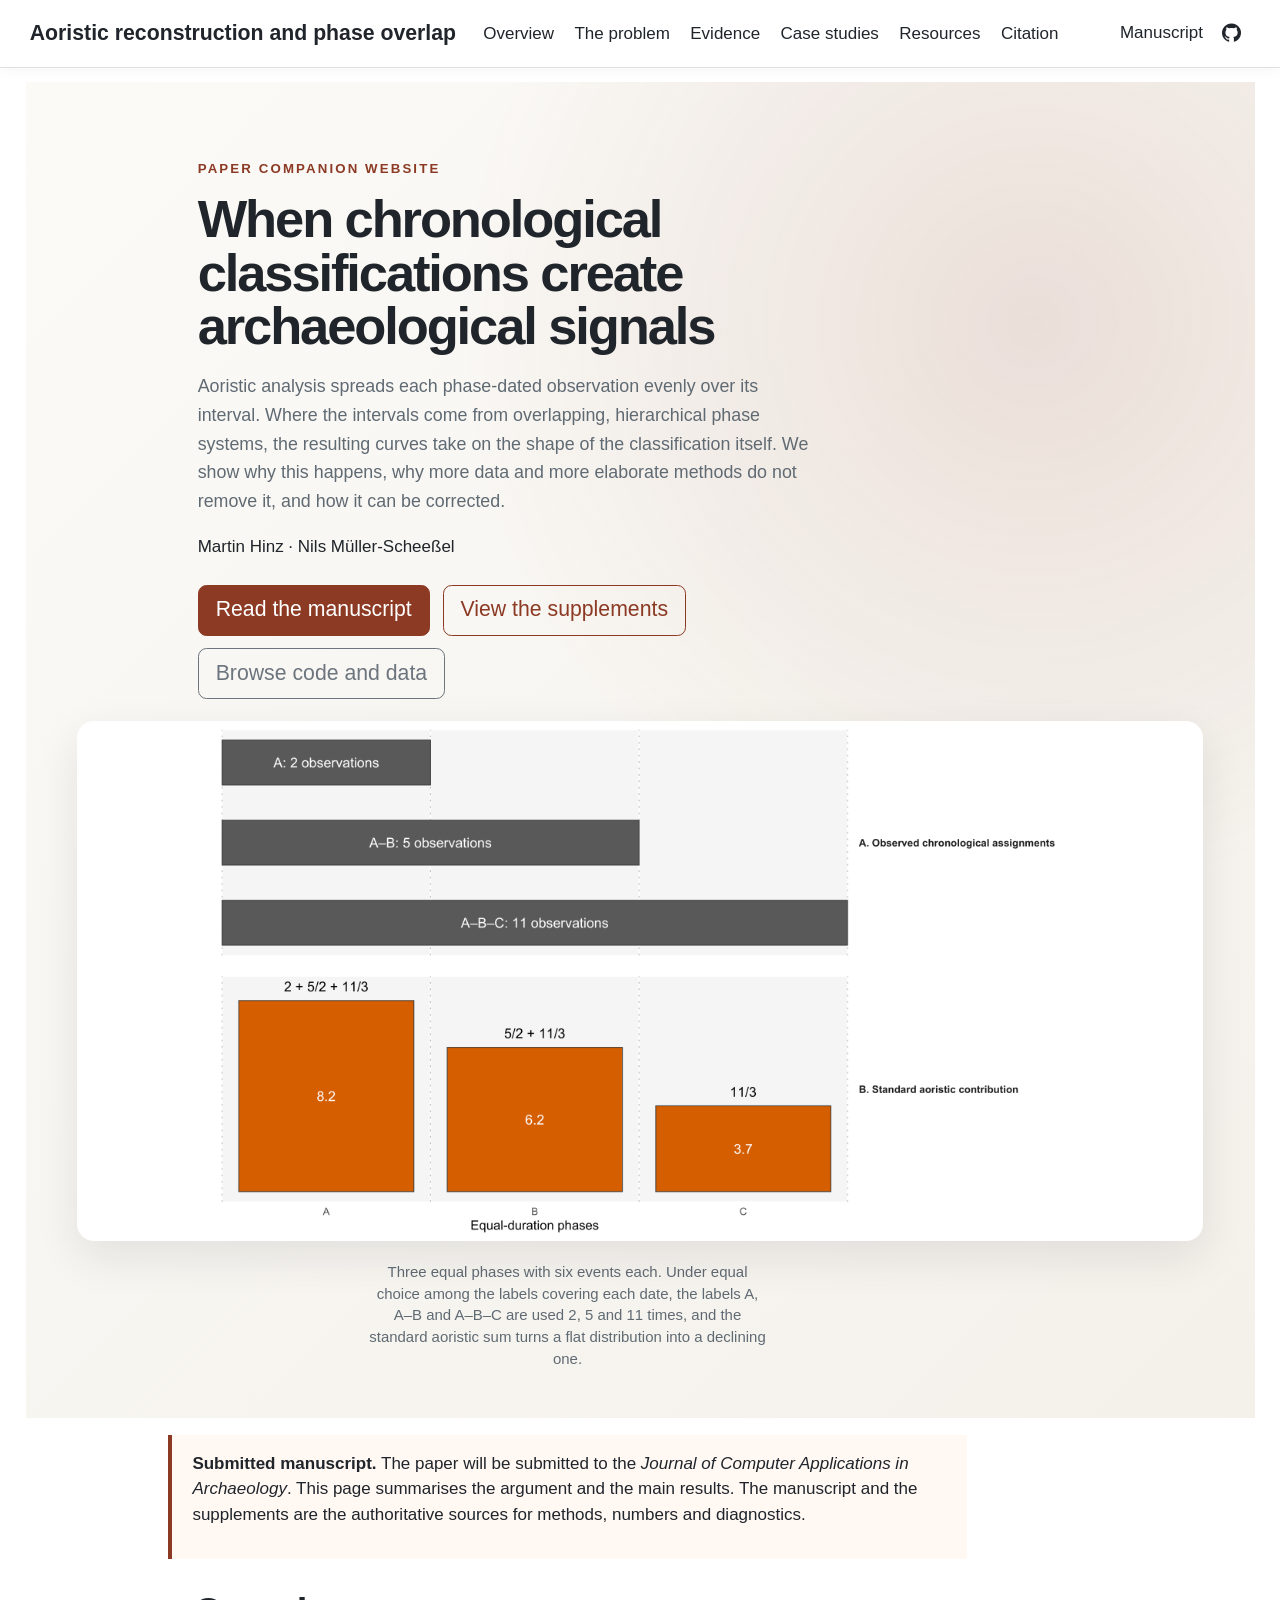
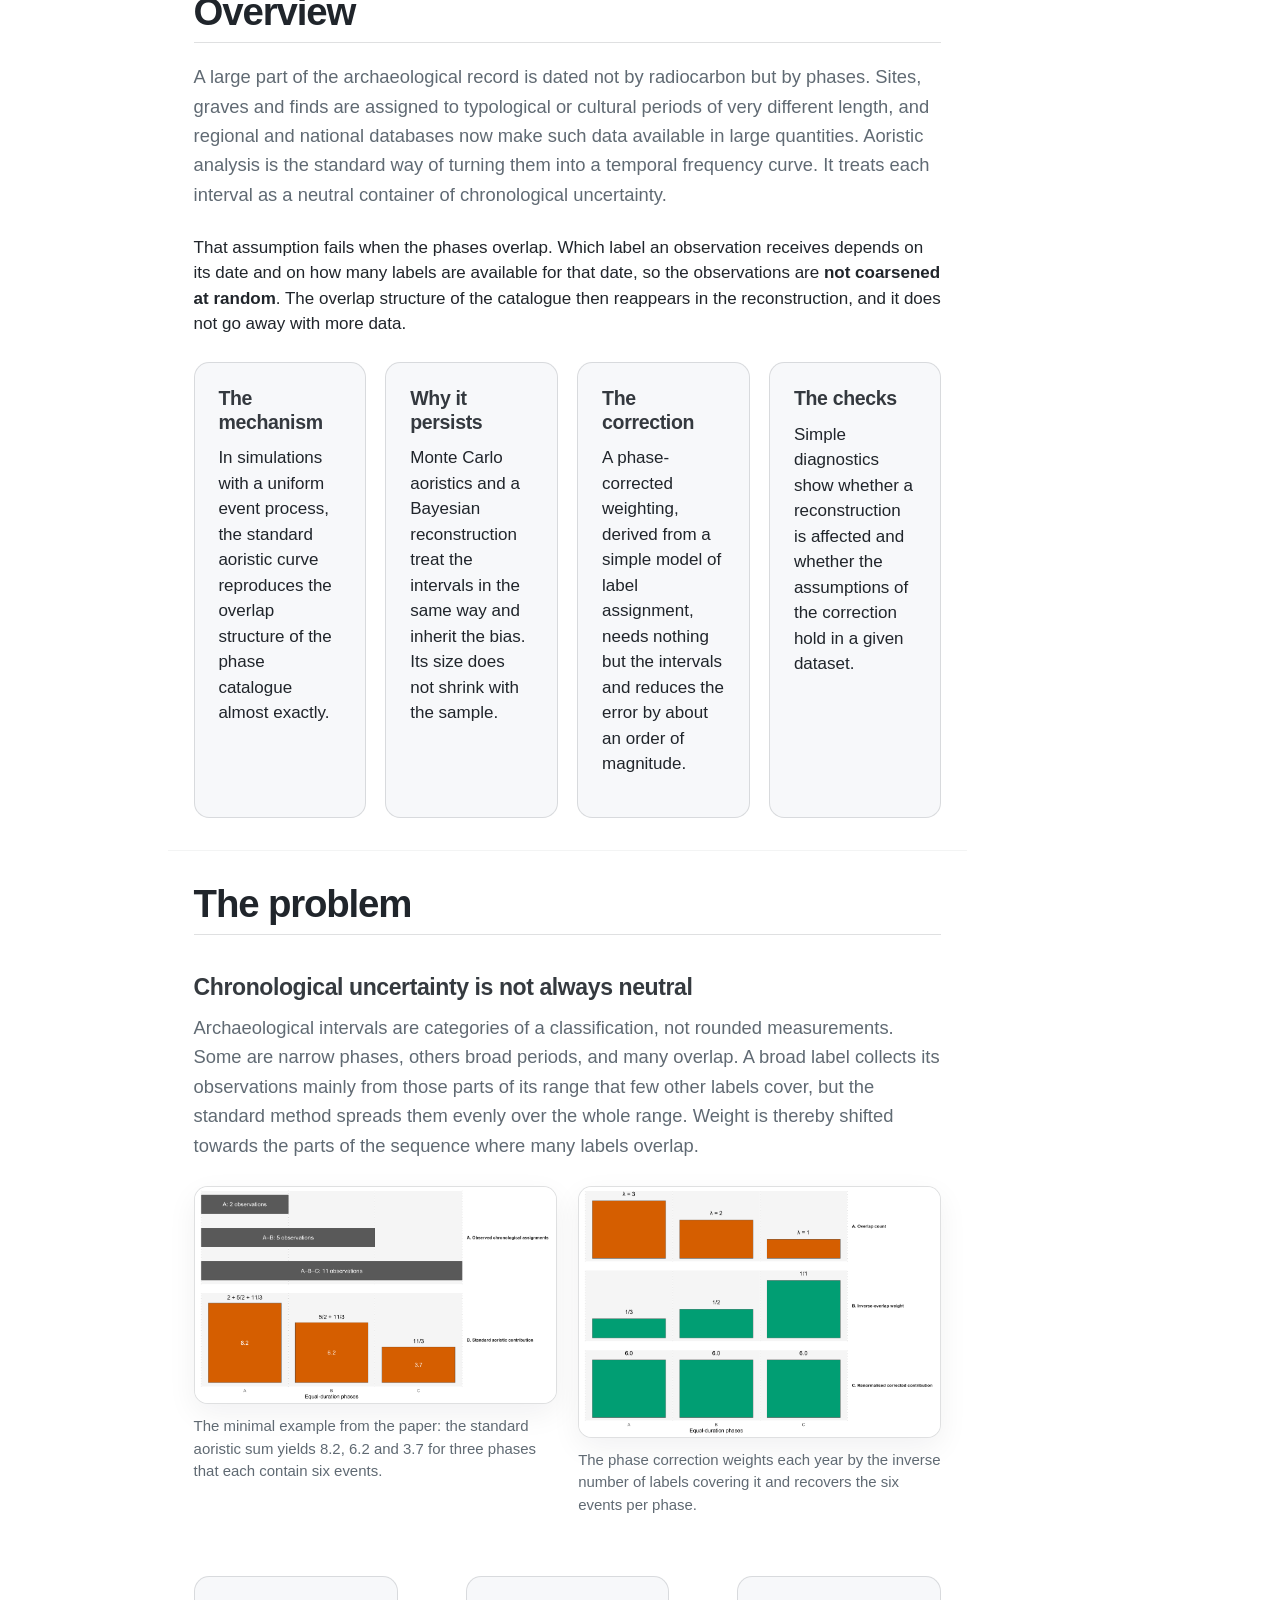
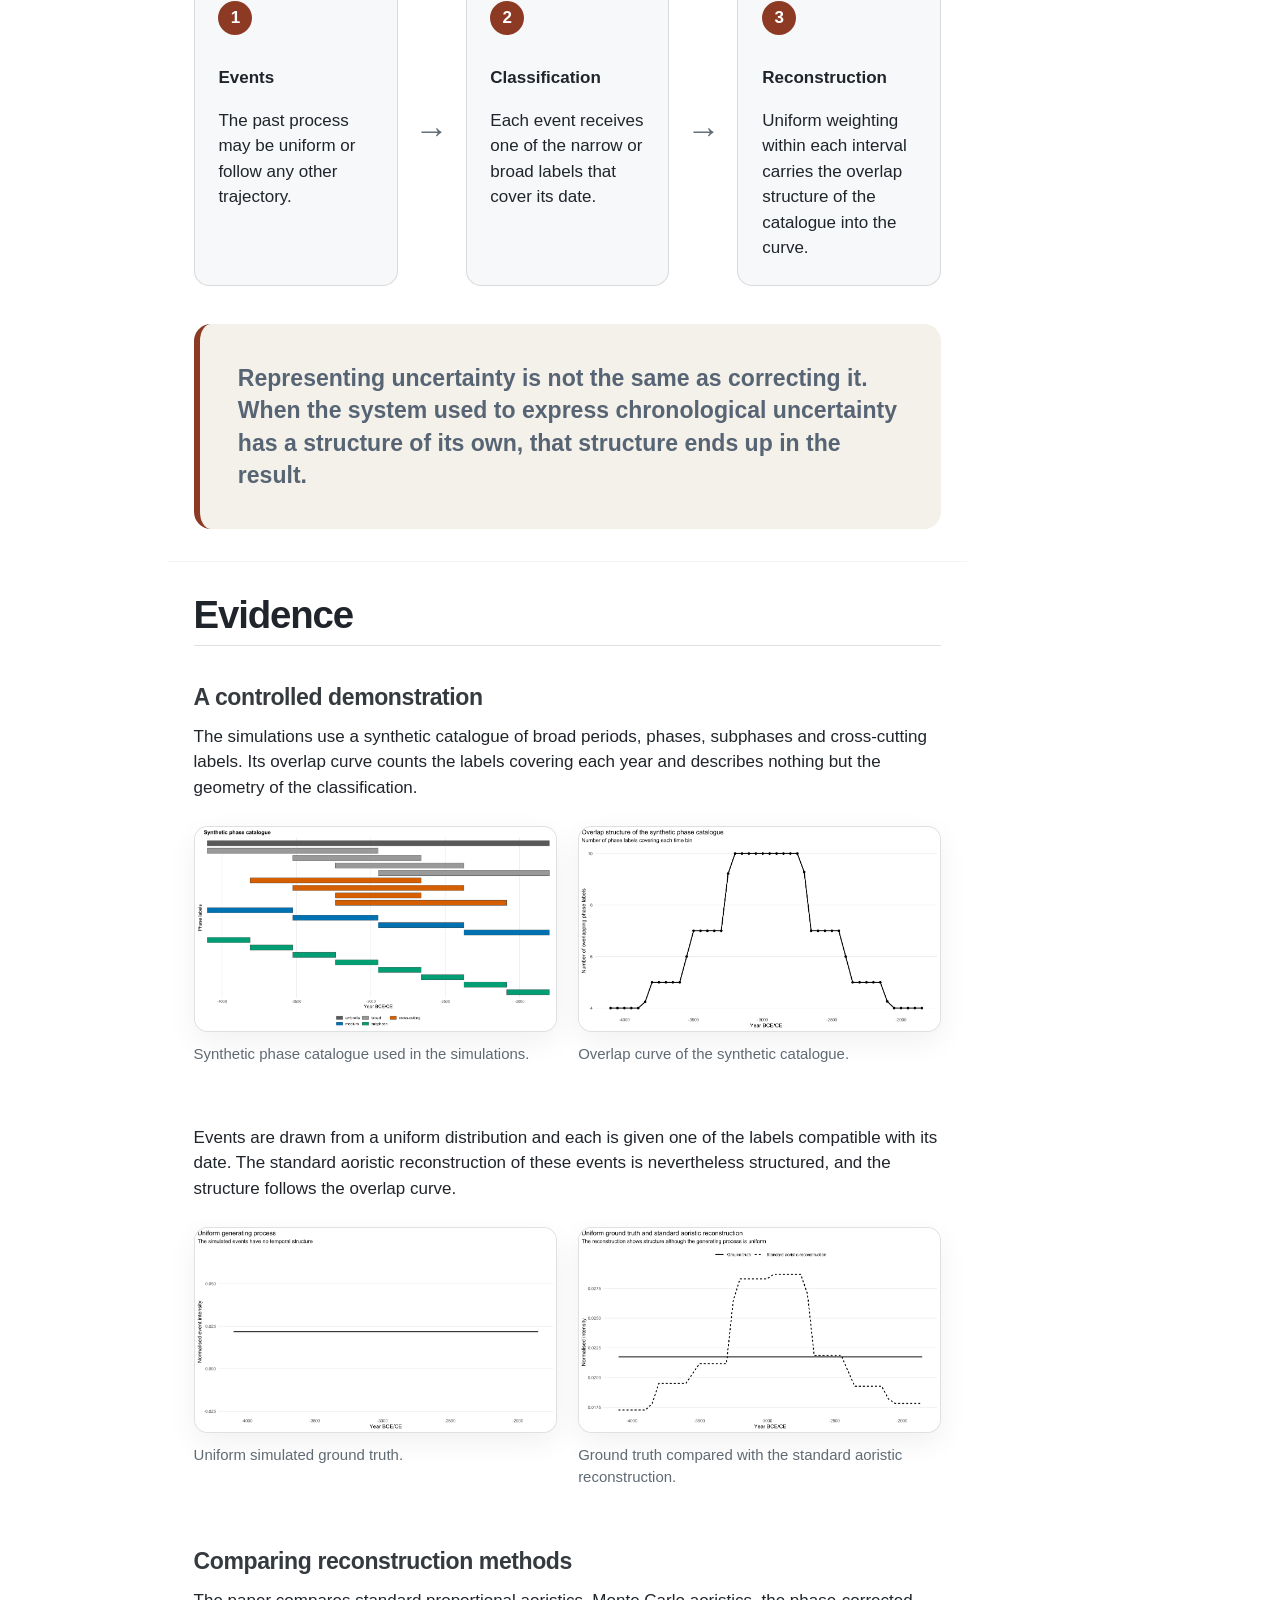
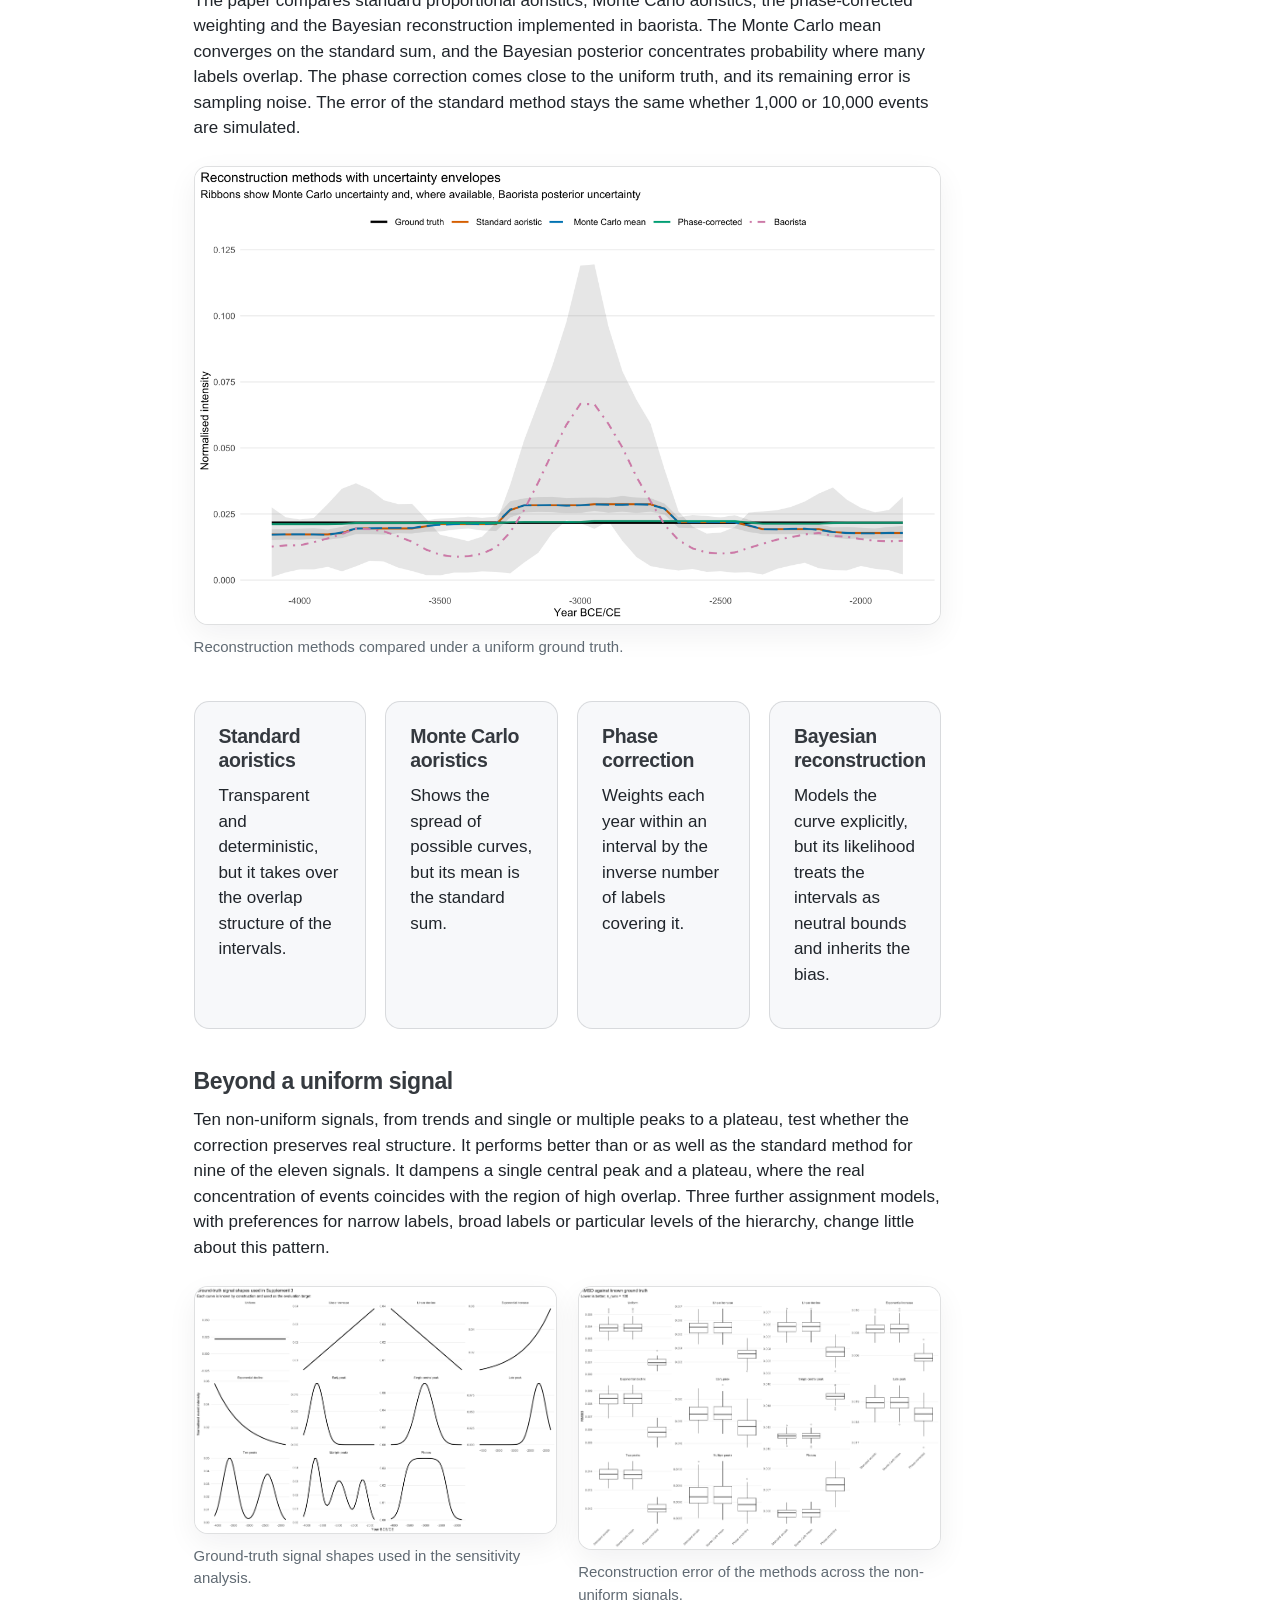
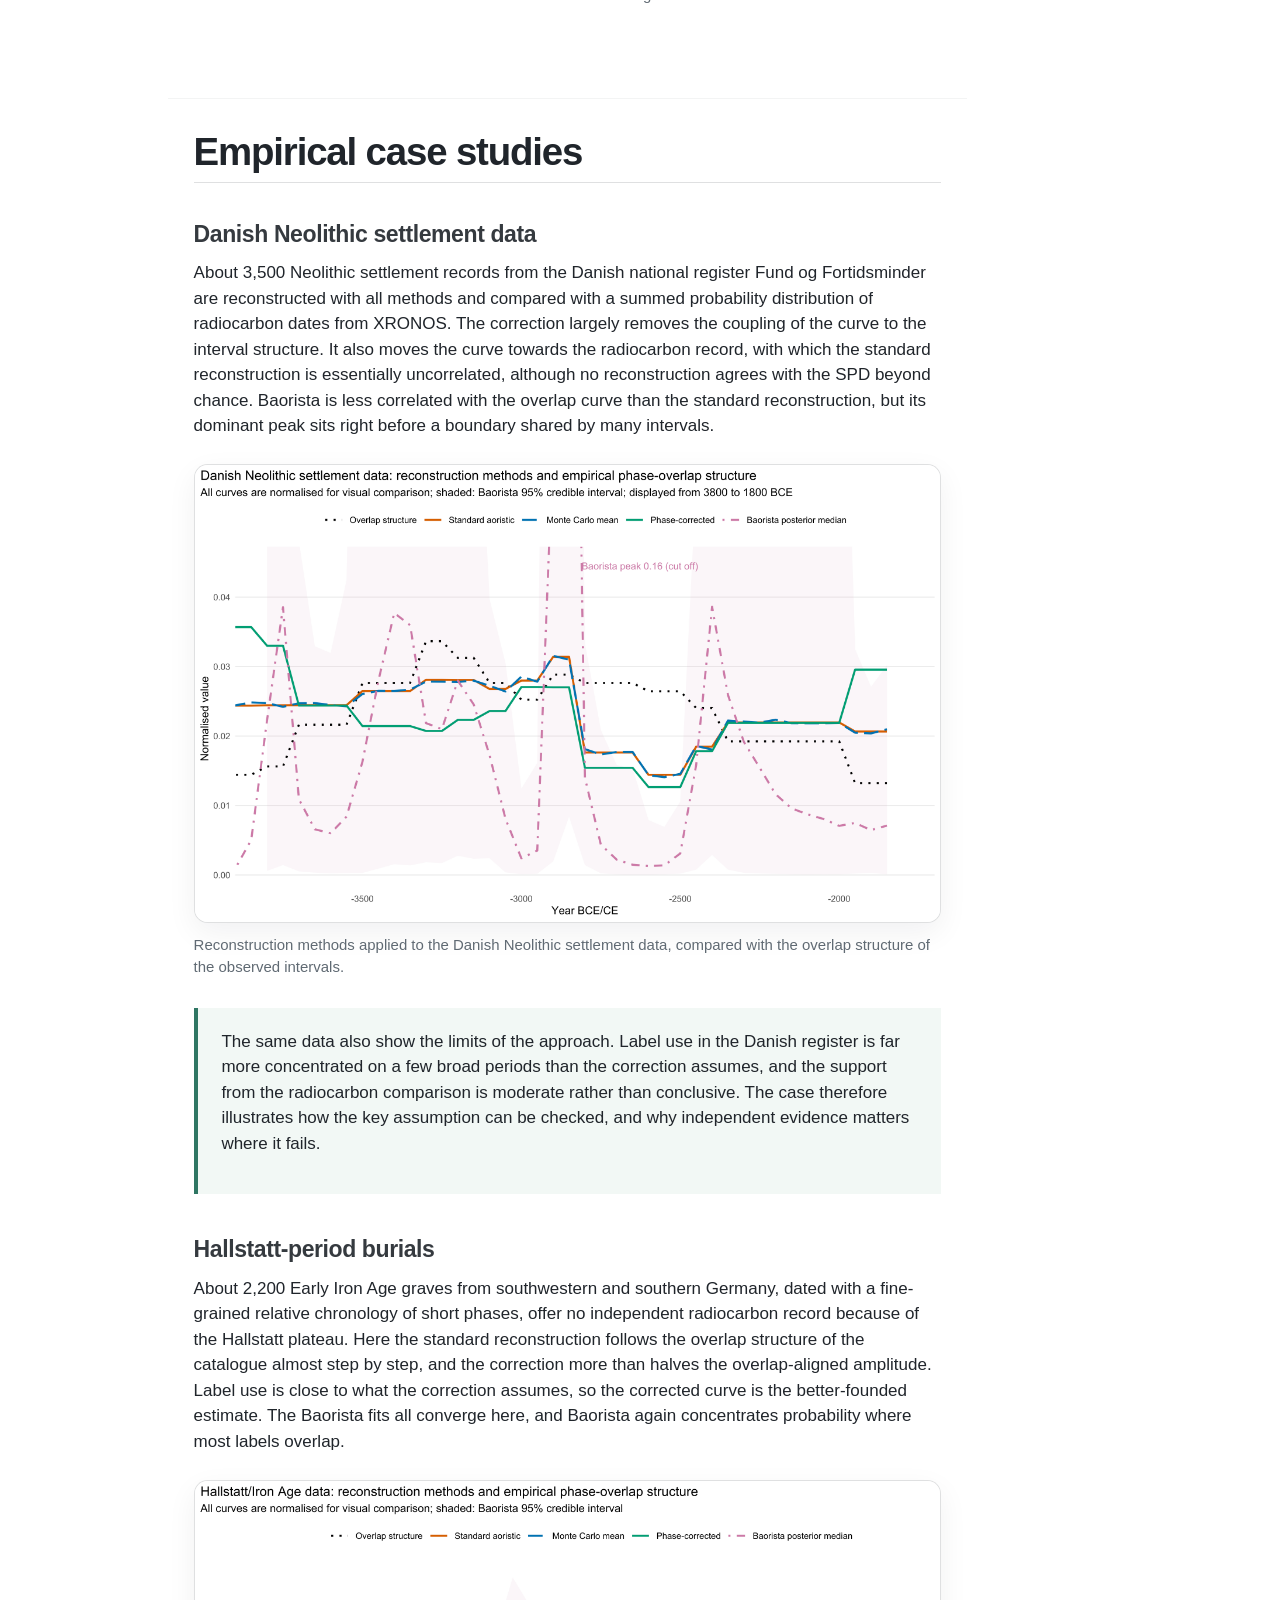
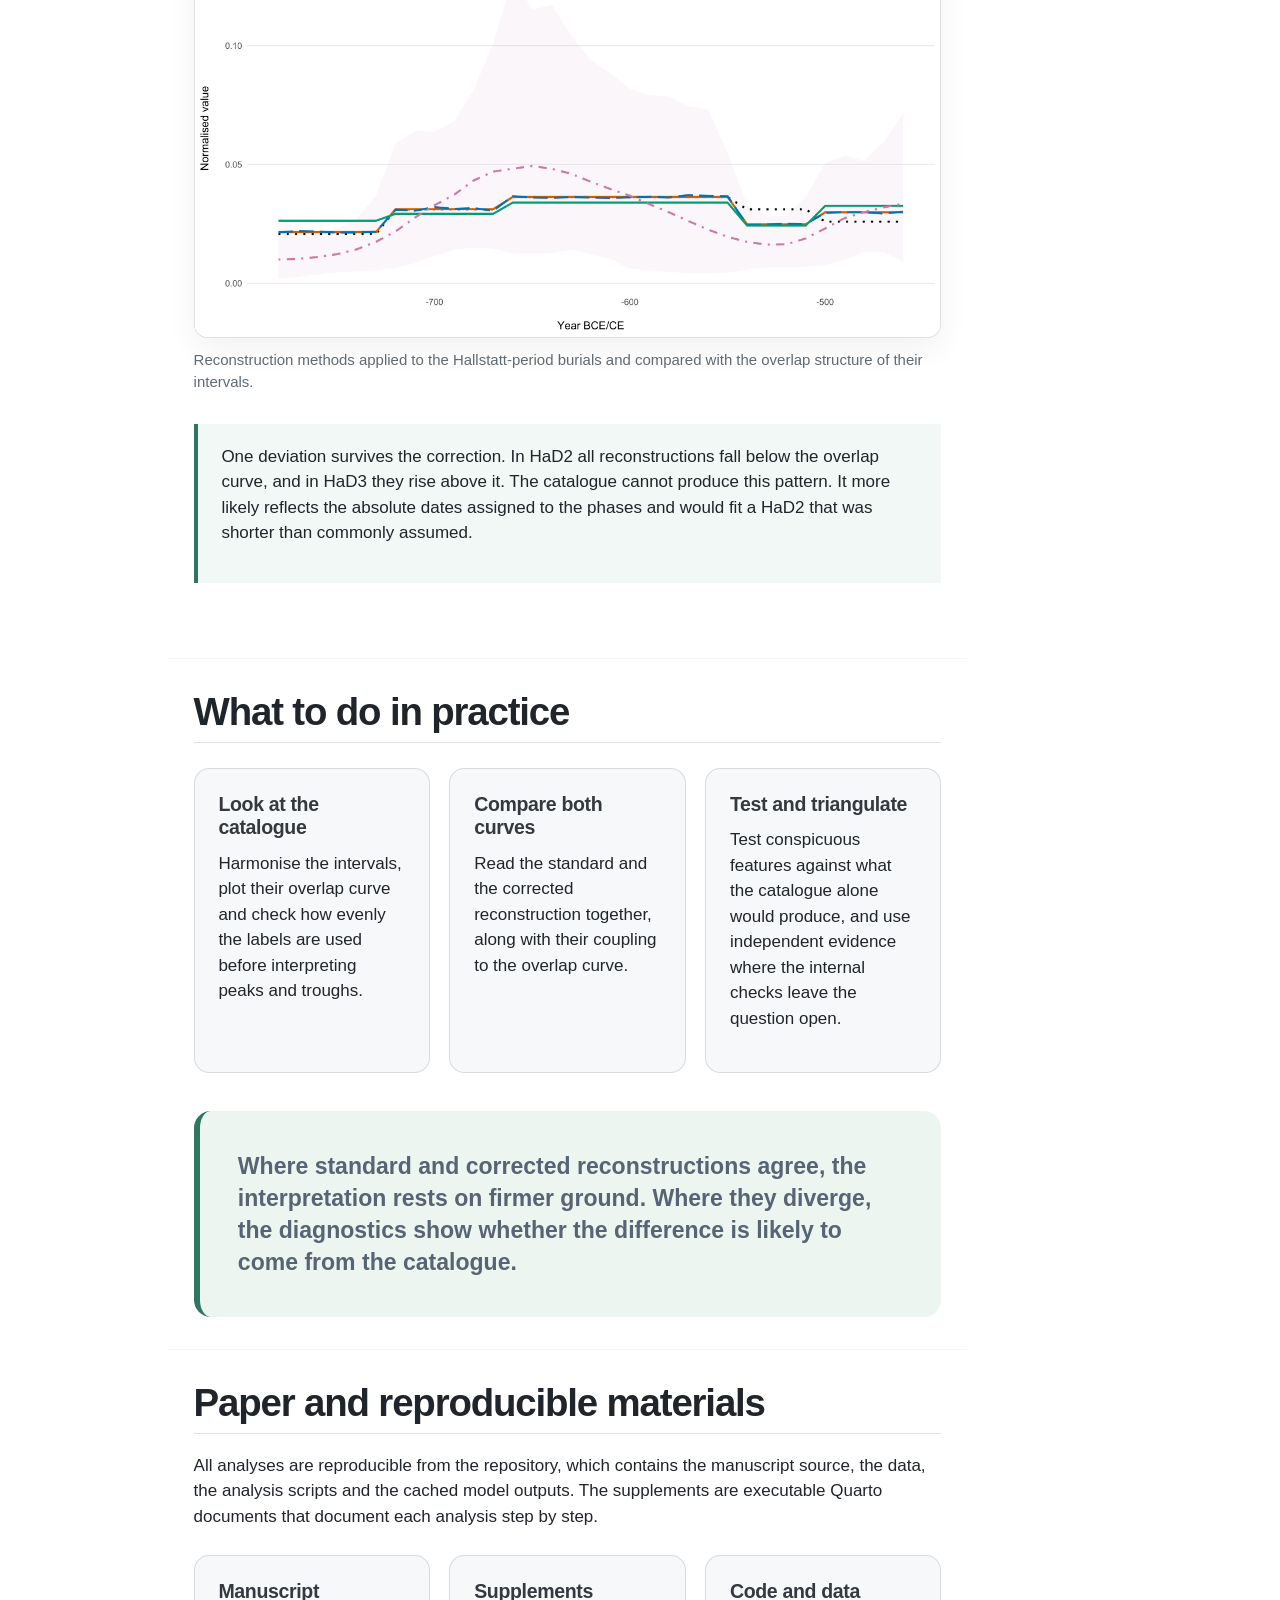
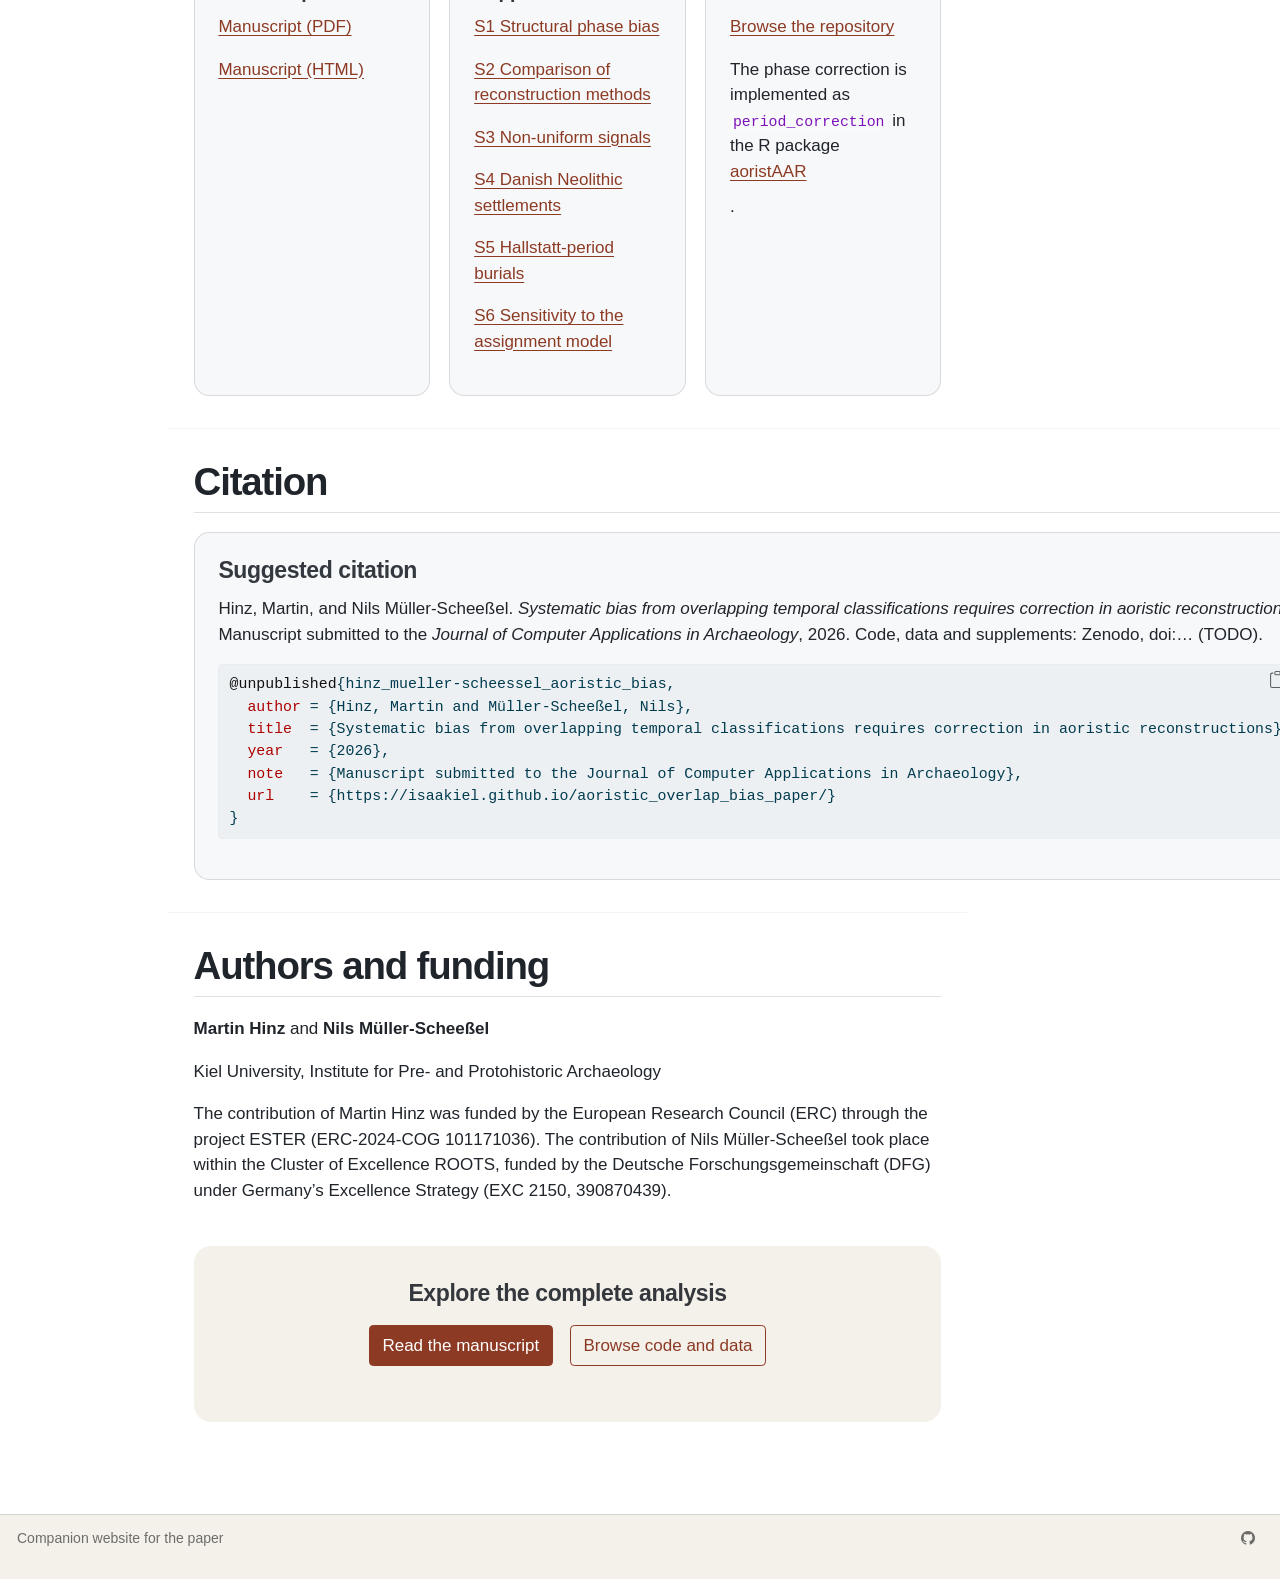
==== commit 1096ee9d: "Website: submission status, case studies updated, funding" ====
--- a/docs/index.html
+++ b/docs/index.html
@@ -8,7 +8,7 @@
 
 <meta name="description" content="Companion website to a reproducible study of a systematic bias in aoristic reconstructions from overlapping phase catalogues, and of a simple correction for it.">
 
-<title>When archaeological phase systems create artificial temporal signals – Aoristic reconstruction and phase overlap</title>
+<title>When chronological classifications create archaeological signals – Aoristic reconstruction and phase overlap</title>
 <style>
 code{white-space: pre-wrap;}
 span.smallcaps{font-variant: small-caps;}
@@ -87,13 +87,13 @@
 <style>html{ scroll-behavior: smooth; }</style>
 
 
-<meta property="og:title" content="When archaeological phase systems create artificial temporal signals">
+<meta property="og:title" content="When chronological classifications create archaeological signals">
 <meta property="og:description" content="Companion website to a reproducible study of a systematic bias in aoristic reconstructions from overlapping phase catalogues, and of a simple correction for it.">
 <meta property="og:image" content="https://isaakiel.github.io/aoristic_overlap_bias_paper/assets/figures/schematic_overlap_bias.png">
 <meta property="og:site_name" content="Aoristic reconstruction and phase overlap">
 <meta property="og:image:height" content="2700">
 <meta property="og:image:width" content="4500">
-<meta name="twitter:title" content="When archaeological phase systems create artificial temporal signals">
+<meta name="twitter:title" content="When chronological classifications create archaeological signals">
 <meta name="twitter:description" content="Companion website to a reproducible study of a systematic bias in aoristic reconstructions from overlapping phase catalogues, and of a simple correction for it.">
 <meta name="twitter:image" content="https://isaakiel.github.io/aoristic_overlap_bias_paper/assets/figures/schematic_overlap_bias.png">
 <meta name="twitter:image-height" content="2700">
@@ -198,12 +198,12 @@
 </div>
 </div>
 <div class="paper-status">
-<p><strong>Working manuscript.</strong> This page summarises the argument and the main results. The manuscript and the supplements are the authoritative sources for methods, numbers and diagnostics.</p>
+<p><strong>Submitted manuscript.</strong> The paper will be submitted to the <em>Journal of Computer Applications in Archaeology</em>. This page summarises the argument and the main results. The manuscript and the supplements are the authoritative sources for methods, numbers and diagnostics.</p>
 </div>
 <section id="overview" class="level2">
 <h2 data-anchor-id="overview">Overview</h2>
 <div class="lead-block">
-<p>A large part of the archaeological record is dated not by radiocarbon but by phases: sites, graves and finds are assigned to typological or cultural periods of very different length, and regional and national databases now make such data available in large quantities. Aoristic analysis is the standard way of turning them into a temporal frequency curve. It treats each interval as a neutral container of chronological uncertainty.</p>
+<p>A large part of the archaeological record is dated not by radiocarbon but by phases. Sites, graves and finds are assigned to typological or cultural periods of very different length, and regional and national databases now make such data available in large quantities. Aoristic analysis is the standard way of turning them into a temporal frequency curve. It treats each interval as a neutral container of chronological uncertainty.</p>
 </div>
 <p>That assumption fails when the phases overlap. Which label an observation receives depends on its date and on how many labels are available for that date, so the observations are <strong>not coarsened at random</strong>. The overlap structure of the catalogue then reappears in the reconstruction, and it does not go away with more data.</p>
 <div class="card-grid card-grid-four">
@@ -274,7 +274,7 @@
 </div>
 <div class="key-statement">
 <blockquote class="blockquote">
-<p><strong>Representing uncertainty is not the same as correcting it: when the system used to express chronological uncertainty has a structure of its own, that structure ends up in the result.</strong></p>
+<p><strong>Representing uncertainty is not the same as correcting it. When the system used to express chronological uncertainty has a structure of its own, that structure ends up in the result.</strong></p>
 </blockquote>
 </div>
 </section>
@@ -301,7 +301,7 @@
 </div>
 </div>
 </div>
-<p>Events are drawn from a uniform distribution and each is given one of the labels compatible with its date. The standard aoristic reconstruction of these events is clearly structured, and the structure follows the overlap curve.</p>
+<p>Events are drawn from a uniform distribution and each is given one of the labels compatible with its date. The standard aoristic reconstruction of these events is nevertheless structured, and the structure follows the overlap curve.</p>
 <div class="figure-pair">
 <div>
 <div class="quarto-figure quarto-figure-center">
@@ -323,7 +323,7 @@
 </section>
 <section id="comparing-reconstruction-methods" class="level3">
 <h3 data-anchor-id="comparing-reconstruction-methods">Comparing reconstruction methods</h3>
-<p>The paper compares standard proportional aoristics, Monte Carlo aoristics, the phase-corrected weighting and the Bayesian reconstruction implemented in baorista. The Monte Carlo mean converges on the standard sum, and the Bayesian posterior concentrates probability where many labels overlap. The phase correction comes close to the uniform truth, and its remaining error is sampling noise; the error of the standard method stays the same whether 1,000 or 10,000 events are simulated.</p>
+<p>The paper compares standard proportional aoristics, Monte Carlo aoristics, the phase-corrected weighting and the Bayesian reconstruction implemented in baorista. The Monte Carlo mean converges on the standard sum, and the Bayesian posterior concentrates probability where many labels overlap. The phase correction comes close to the uniform truth, and its remaining error is sampling noise. The error of the standard method stays the same whether 1,000 or 10,000 events are simulated.</p>
 <div class="figure-wide">
 <div class="quarto-figure quarto-figure-center">
 <figure class="figure">
@@ -378,7 +378,7 @@
 <h2 data-anchor-id="case-studies">Empirical case studies</h2>
 <section id="danish-neolithic-settlement-data" class="level3">
 <h3 data-anchor-id="danish-neolithic-settlement-data">Danish Neolithic settlement data</h3>
-<p>About 3,500 Neolithic settlement records from the Danish national register Fund og Fortidsminder are reconstructed with all methods and compared with a summed probability distribution of radiocarbon dates from XRONOS. The correction largely removes the coupling of the curve to the interval structure and moves it towards the radiocarbon record, with which the standard reconstruction is uncorrelated.</p>
+<p>About 3,500 Neolithic settlement records from the Danish national register Fund og Fortidsminder are reconstructed with all methods and compared with a summed probability distribution of radiocarbon dates from XRONOS. The correction largely removes the coupling of the curve to the interval structure. It also moves the curve towards the radiocarbon record, with which the standard reconstruction is essentially uncorrelated, although no reconstruction agrees with the SPD beyond chance. Baorista is less correlated with the overlap curve than the standard reconstruction, but its dominant peak sits right before a boundary shared by many intervals.</p>
 <div class="figure-wide">
 <div class="quarto-figure quarto-figure-center">
 <figure class="figure">
@@ -393,17 +393,17 @@
 </section>
 <section id="hallstatt-period-burials" class="level3">
 <h3 data-anchor-id="hallstatt-period-burials">Hallstatt-period burials</h3>
-<p>About 2,200 Early Iron Age graves from southwestern and southern Germany, dated with a fine-grained relative chronology of short phases, offer no independent radiocarbon record because of the Hallstatt plateau. Here the standard reconstruction follows the overlap structure of the catalogue almost step by step, and the correction more than halves the overlap-aligned amplitude.</p>
+<p>About 2,200 Early Iron Age graves from southwestern and southern Germany, dated with a fine-grained relative chronology of short phases, offer no independent radiocarbon record because of the Hallstatt plateau. Here the standard reconstruction follows the overlap structure of the catalogue almost step by step, and the correction more than halves the overlap-aligned amplitude. Label use is close to what the correction assumes, so the corrected curve is the better-founded estimate. The Baorista fits all converge here, and Baorista again concentrates probability where most labels overlap.</p>
 <div class="figure-wide">
 <div class="quarto-figure quarto-figure-center">
 <figure class="figure">
-<p><img src="assets/figures/s5_hallstatt_methods_vs_overlap.png" class="img-fluid figure-img" alt="Standard, Monte Carlo and phase-corrected reconstructions of Hallstatt-period burial data plotted against the empirical overlap curve."></p>
+<p><img src="assets/figures/s5_hallstatt_methods_vs_overlap.png" class="img-fluid figure-img" alt="Standard, Monte Carlo, phase-corrected and Bayesian reconstructions of Hallstatt-period burial data plotted against the empirical overlap curve."></p>
 <figcaption>Reconstruction methods applied to the Hallstatt-period burials and compared with the overlap structure of their intervals.</figcaption>
 </figure>
 </div>
 </div>
 <div class="case-note">
-<p>One deviation survives the correction. In HaD2 all reconstructions fall below the overlap curve, and in HaD3 they rise above it. Since the catalogue cannot produce this pattern, it more likely reflects the absolute dates assigned to the phases, and would fit a HaD2 that was shorter than commonly assumed.</p>
+<p>One deviation survives the correction. In HaD2 all reconstructions fall below the overlap curve, and in HaD3 they rise above it. The catalogue cannot produce this pattern. It more likely reflects the absolute dates assigned to the phases and would fit a HaD2 that was shorter than commonly assumed.</p>
 </div>
 </section>
 </section>
@@ -458,12 +458,12 @@
 <h2 data-anchor-id="citation">Citation</h2>
 <section id="suggested-citation" class="level3 citation-box">
 <h3 data-anchor-id="suggested-citation">Suggested citation</h3>
-<p>Hinz, Martin, and Nils Müller-Scheeßel. <em>Systematic bias from overlapping temporal classifications requires correction in aoristic reconstructions</em>. Working manuscript, 2026.</p>
+<p>Hinz, Martin, and Nils Müller-Scheeßel. <em>Systematic bias from overlapping temporal classifications requires correction in aoristic reconstructions</em>. Manuscript submitted to the <em>Journal of Computer Applications in Archaeology</em>, 2026. Code, data and supplements: Zenodo, doi:… (TODO).</p>
 <div class="sourceCode" id="cb1"><pre class="sourceCode bibtex code-with-copy"><code class="sourceCode bibtex"><span id="cb1-1"><a href="#cb1-1" aria-hidden="true" tabindex="-1"></a><span class="va">@unpublished</span>{<span class="ot">hinz_mueller</span>-<span class="ot">scheessel_aoristic_bias</span>,</span>
 <span id="cb1-2"><a href="#cb1-2" aria-hidden="true" tabindex="-1"></a>  <span class="dt">author</span> = {Hinz, Martin and Müller-Scheeßel, Nils},</span>
 <span id="cb1-3"><a href="#cb1-3" aria-hidden="true" tabindex="-1"></a>  <span class="dt">title</span>  = {Systematic bias from overlapping temporal classifications requires correction in aoristic reconstructions},</span>
 <span id="cb1-4"><a href="#cb1-4" aria-hidden="true" tabindex="-1"></a>  <span class="dt">year</span>   = {2026},</span>
-<span id="cb1-5"><a href="#cb1-5" aria-hidden="true" tabindex="-1"></a>  <span class="dt">note</span>   = {Working manuscript},</span>
+<span id="cb1-5"><a href="#cb1-5" aria-hidden="true" tabindex="-1"></a>  <span class="dt">note</span>   = {Manuscript submitted to the Journal of Computer Applications in Archaeology},</span>
 <span id="cb1-6"><a href="#cb1-6" aria-hidden="true" tabindex="-1"></a>  <span class="dt">url</span>    = {https://isaakiel.github.io/aoristic_overlap_bias_paper/}</span>
 <span id="cb1-7"><a href="#cb1-7" aria-hidden="true" tabindex="-1"></a>}</span></code><button title="Copy to Clipboard" class="code-copy-button"><i class="bi"></i></button></pre></div>
 </section>
@@ -471,7 +471,8 @@
 <section id="authors-and-funding" class="level2">
 <h2 data-anchor-id="authors-and-funding">Authors and funding</h2>
 <p><strong>Martin Hinz</strong> and <strong>Nils Müller-Scheeßel</strong></p>
-<p>The contribution of Martin Hinz was funded by the European Research Council (ERC) through the project ESTER (ERC-2024-COG 101171036).</p>
+<p>Kiel University, Institute for Pre- and Protohistoric Archaeology</p>
+<p>The contribution of Martin Hinz was funded by the European Research Council (ERC) through the project ESTER (ERC-2024-COG 101171036). The contribution of Nils Müller-Scheeßel took place within the Cluster of Excellence ROOTS, funded by the Deutsche Forschungsgemeinschaft (DFG) under Germany’s Excellence Strategy (EXC 2150, 390870439).</p>
 <section id="explore-the-complete-analysis" class="level3 footer-cta">
 <h3 data-anchor-id="explore-the-complete-analysis">Explore the complete analysis</h3>
 <p><a href="assets/paper/manuscript.pdf" class="btn btn-primary">Read the manuscript</a> <a href="https://github.com/ISAAKiel/aoristic_overlap_bias_paper" class="btn btn-outline-primary">Browse code and data</a></p>
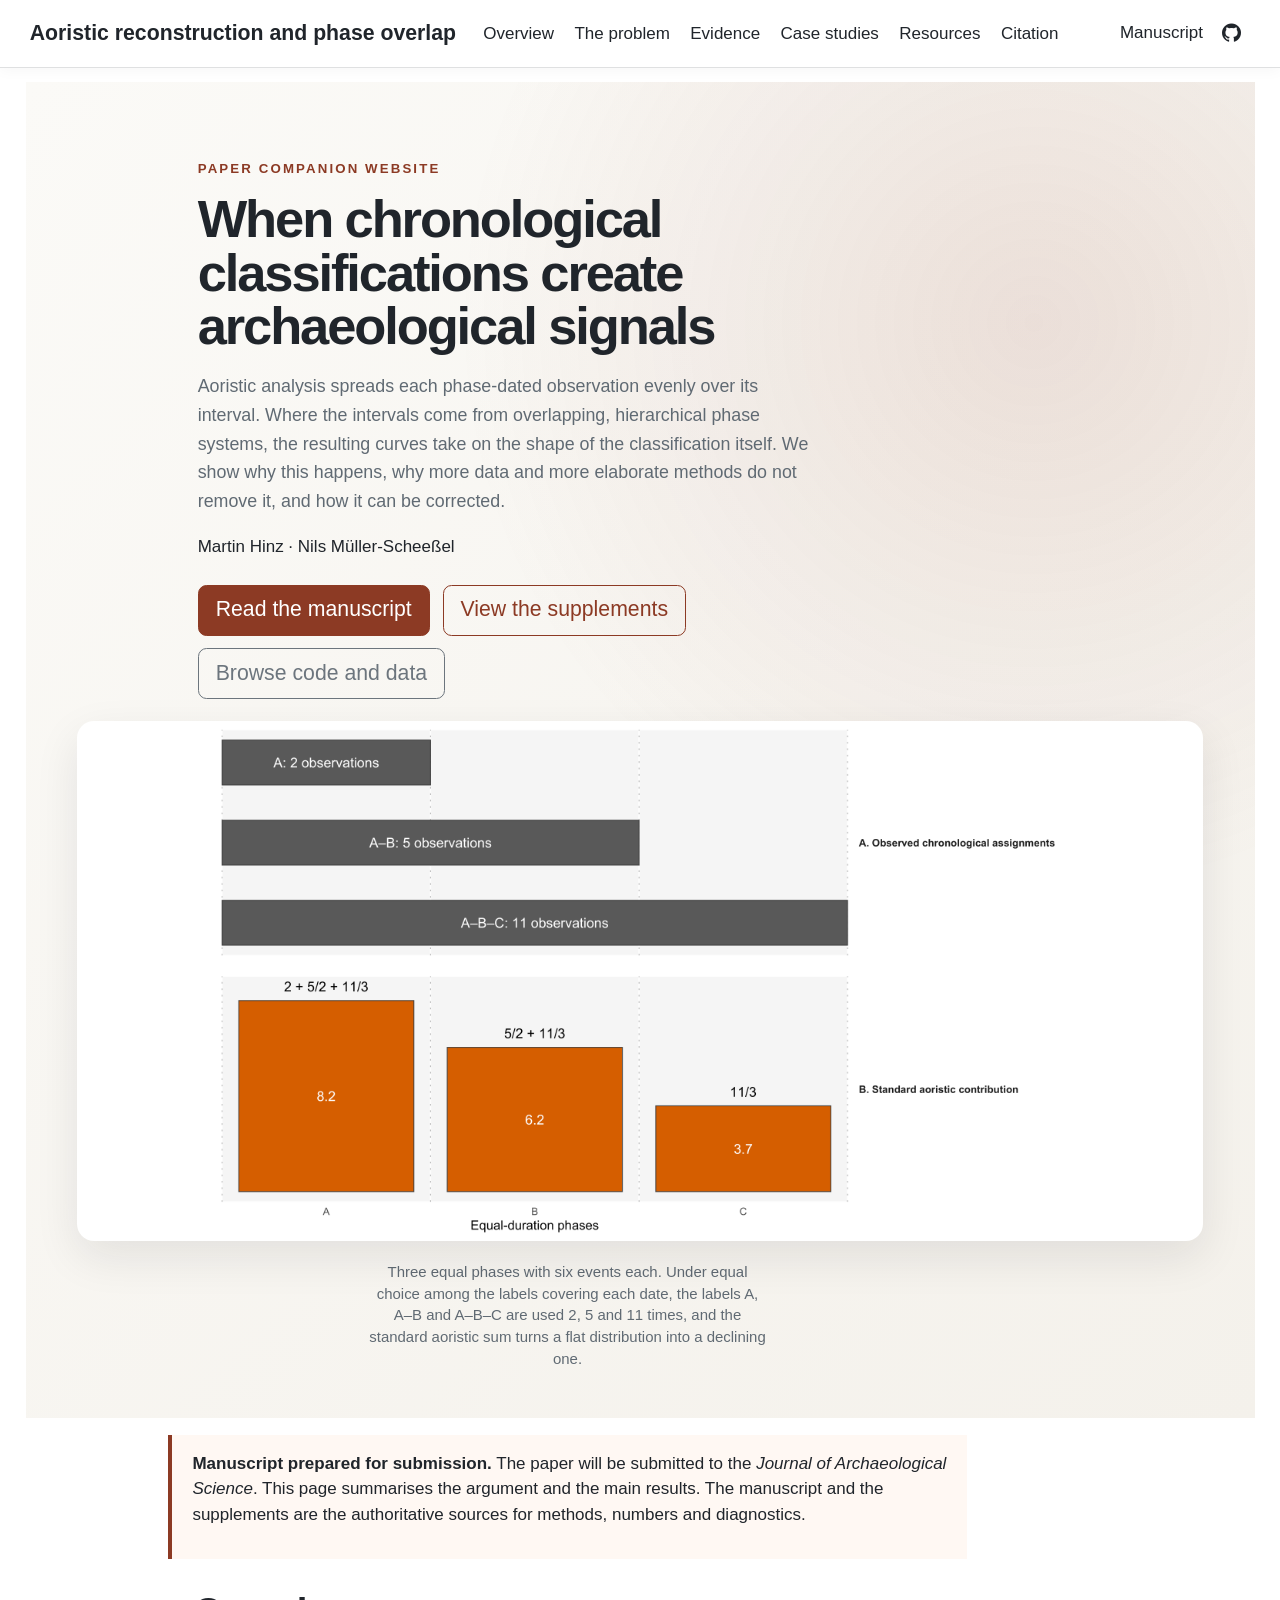
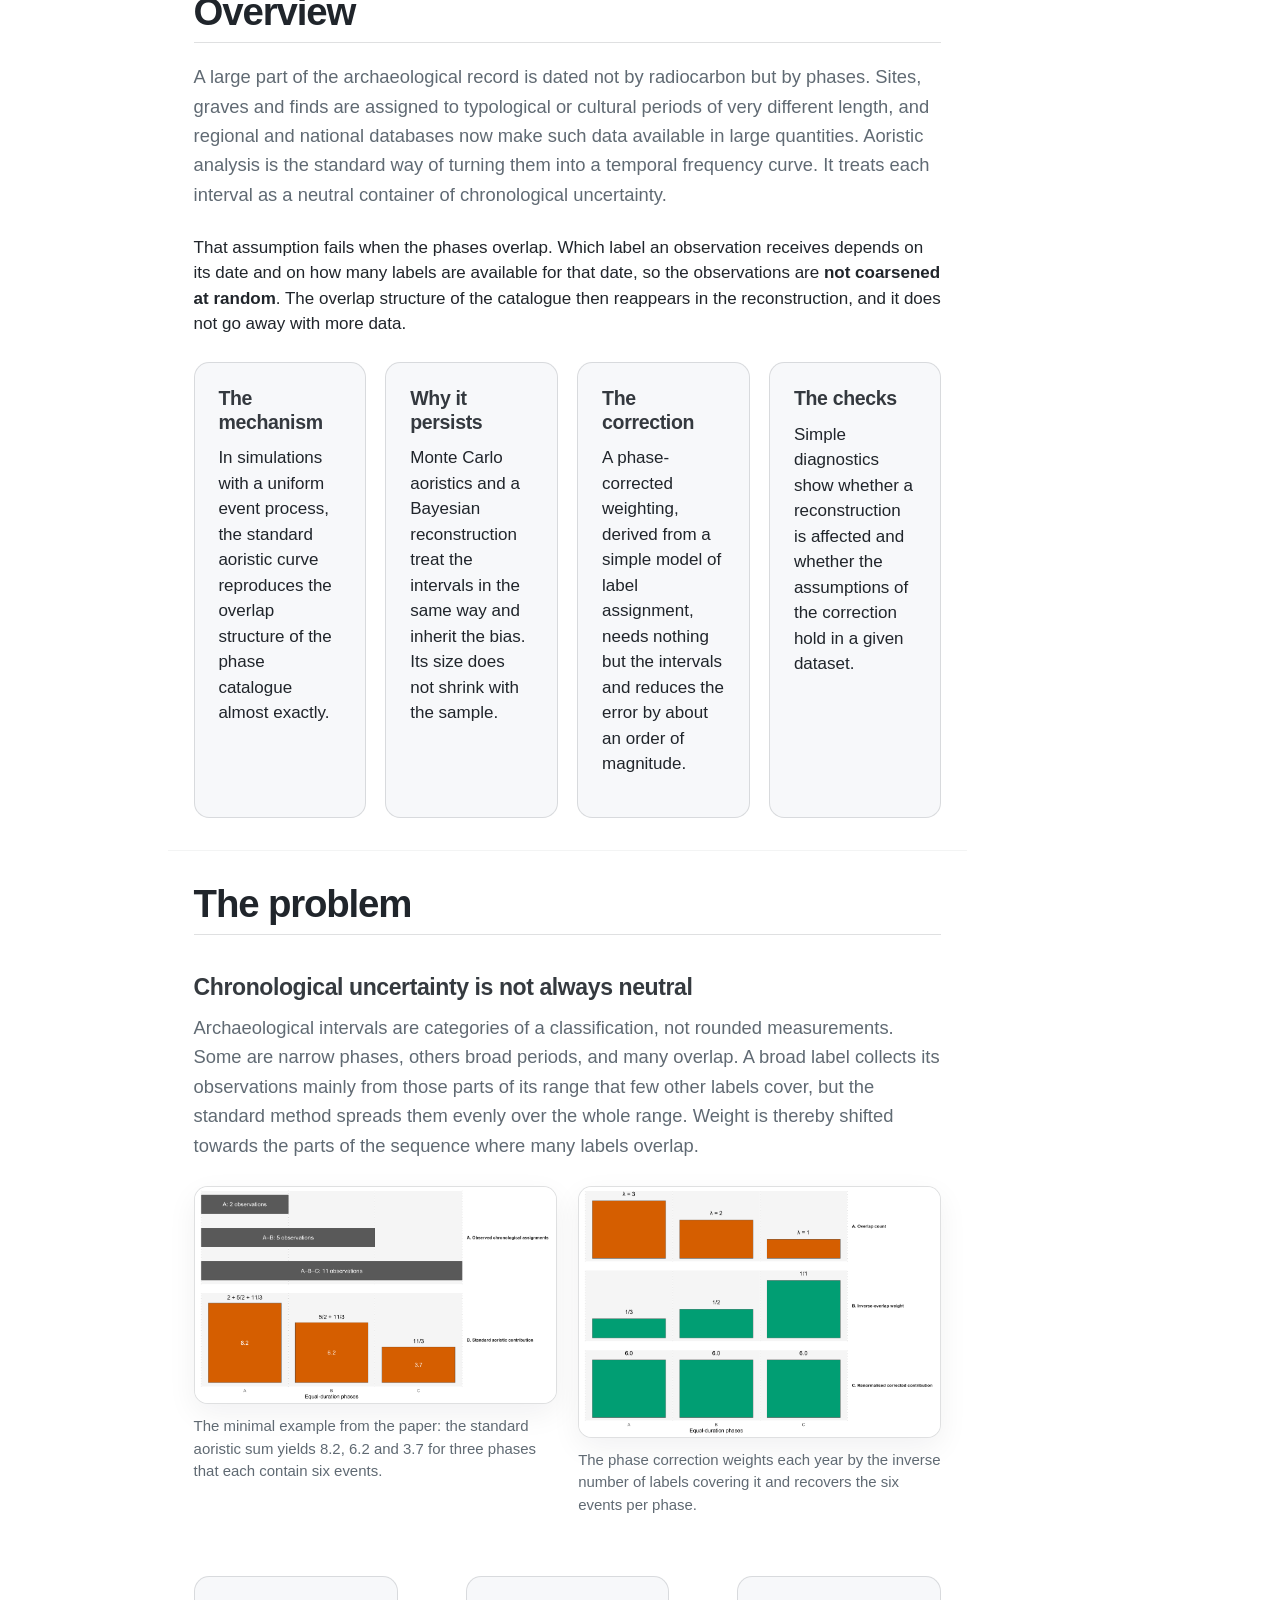
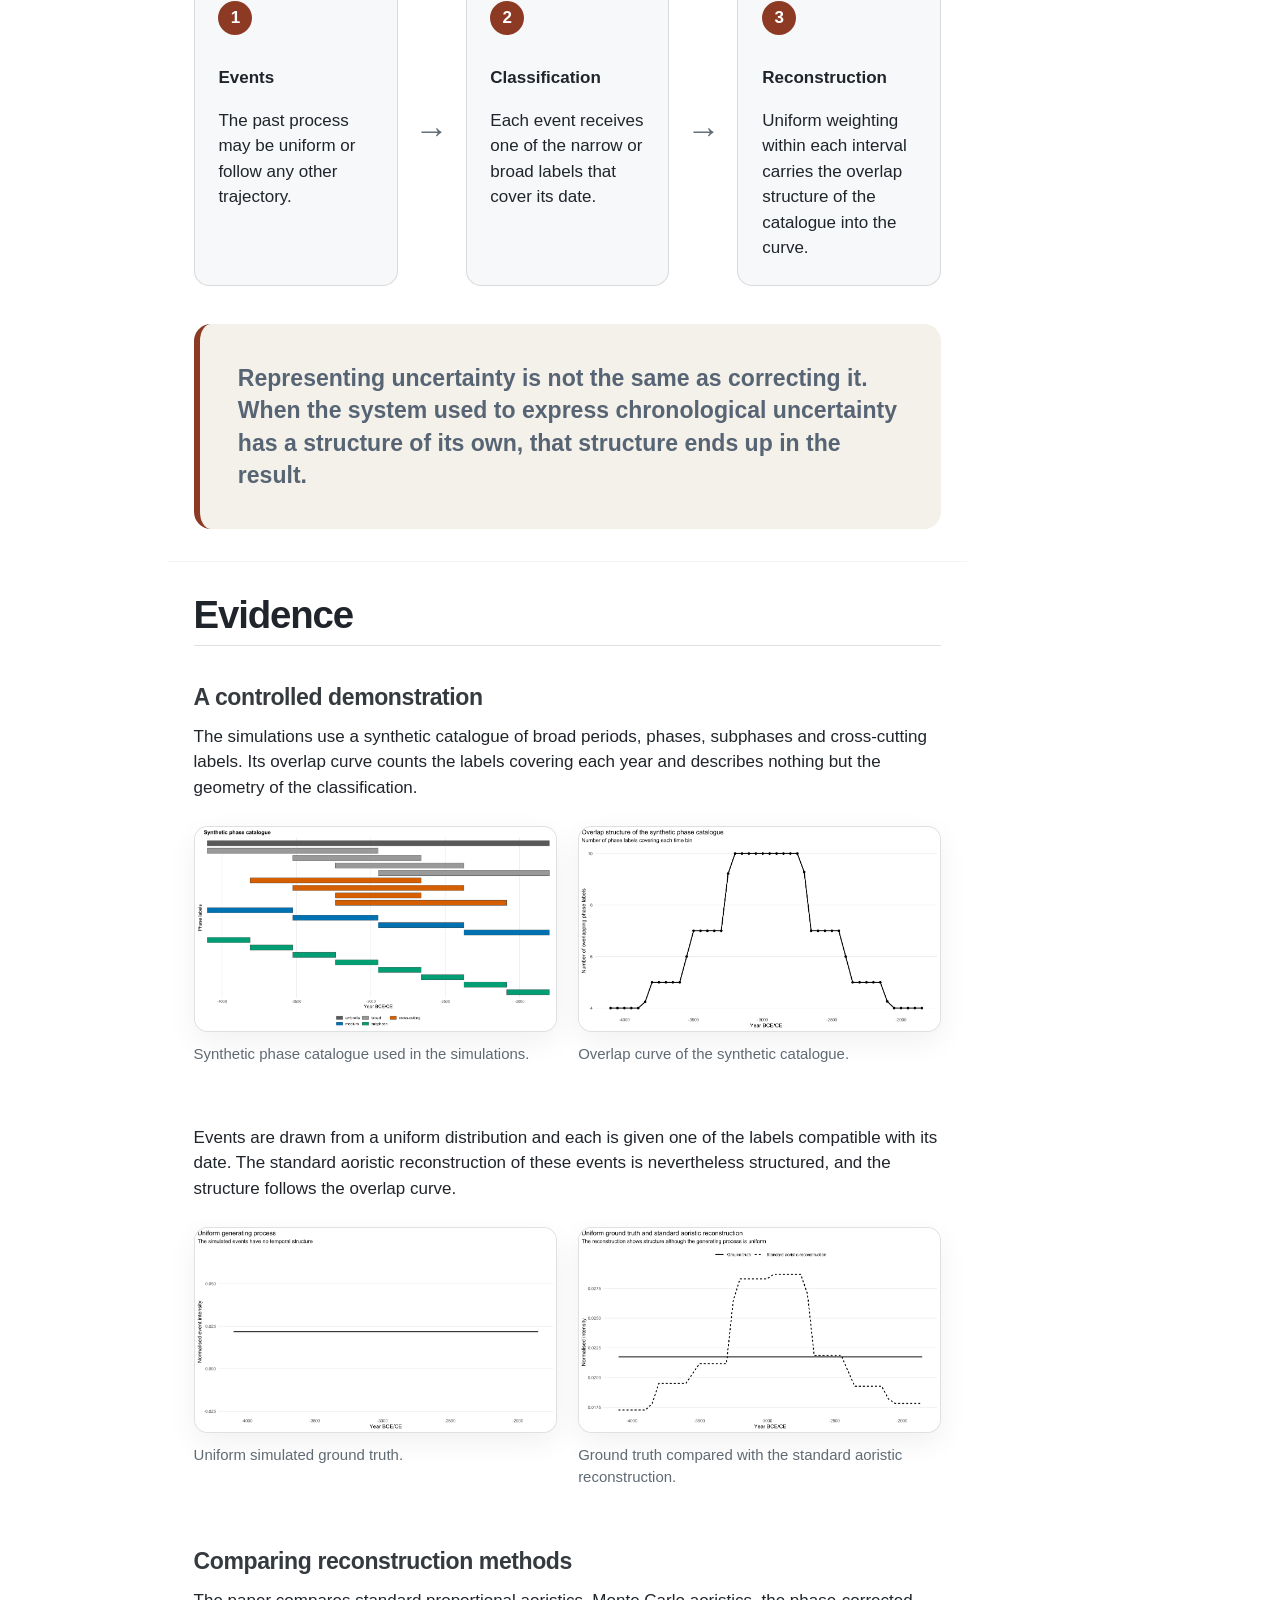
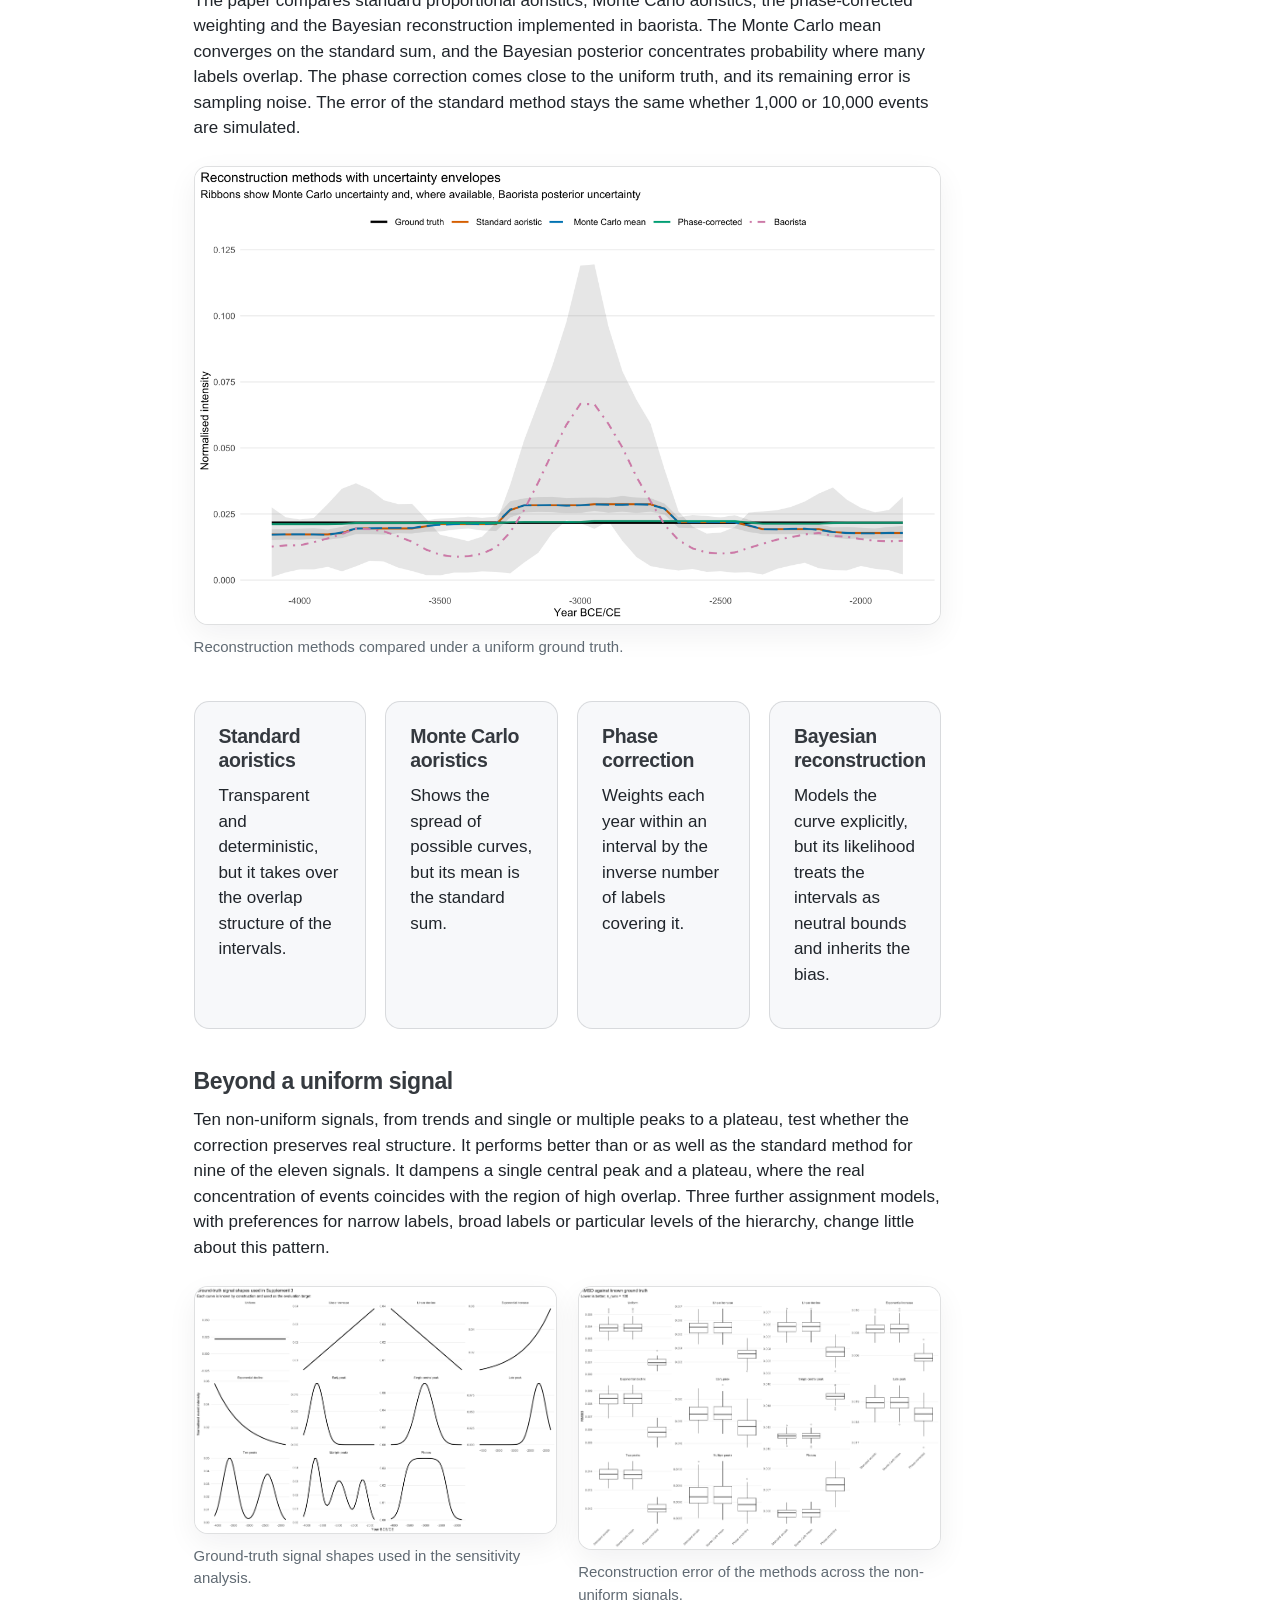
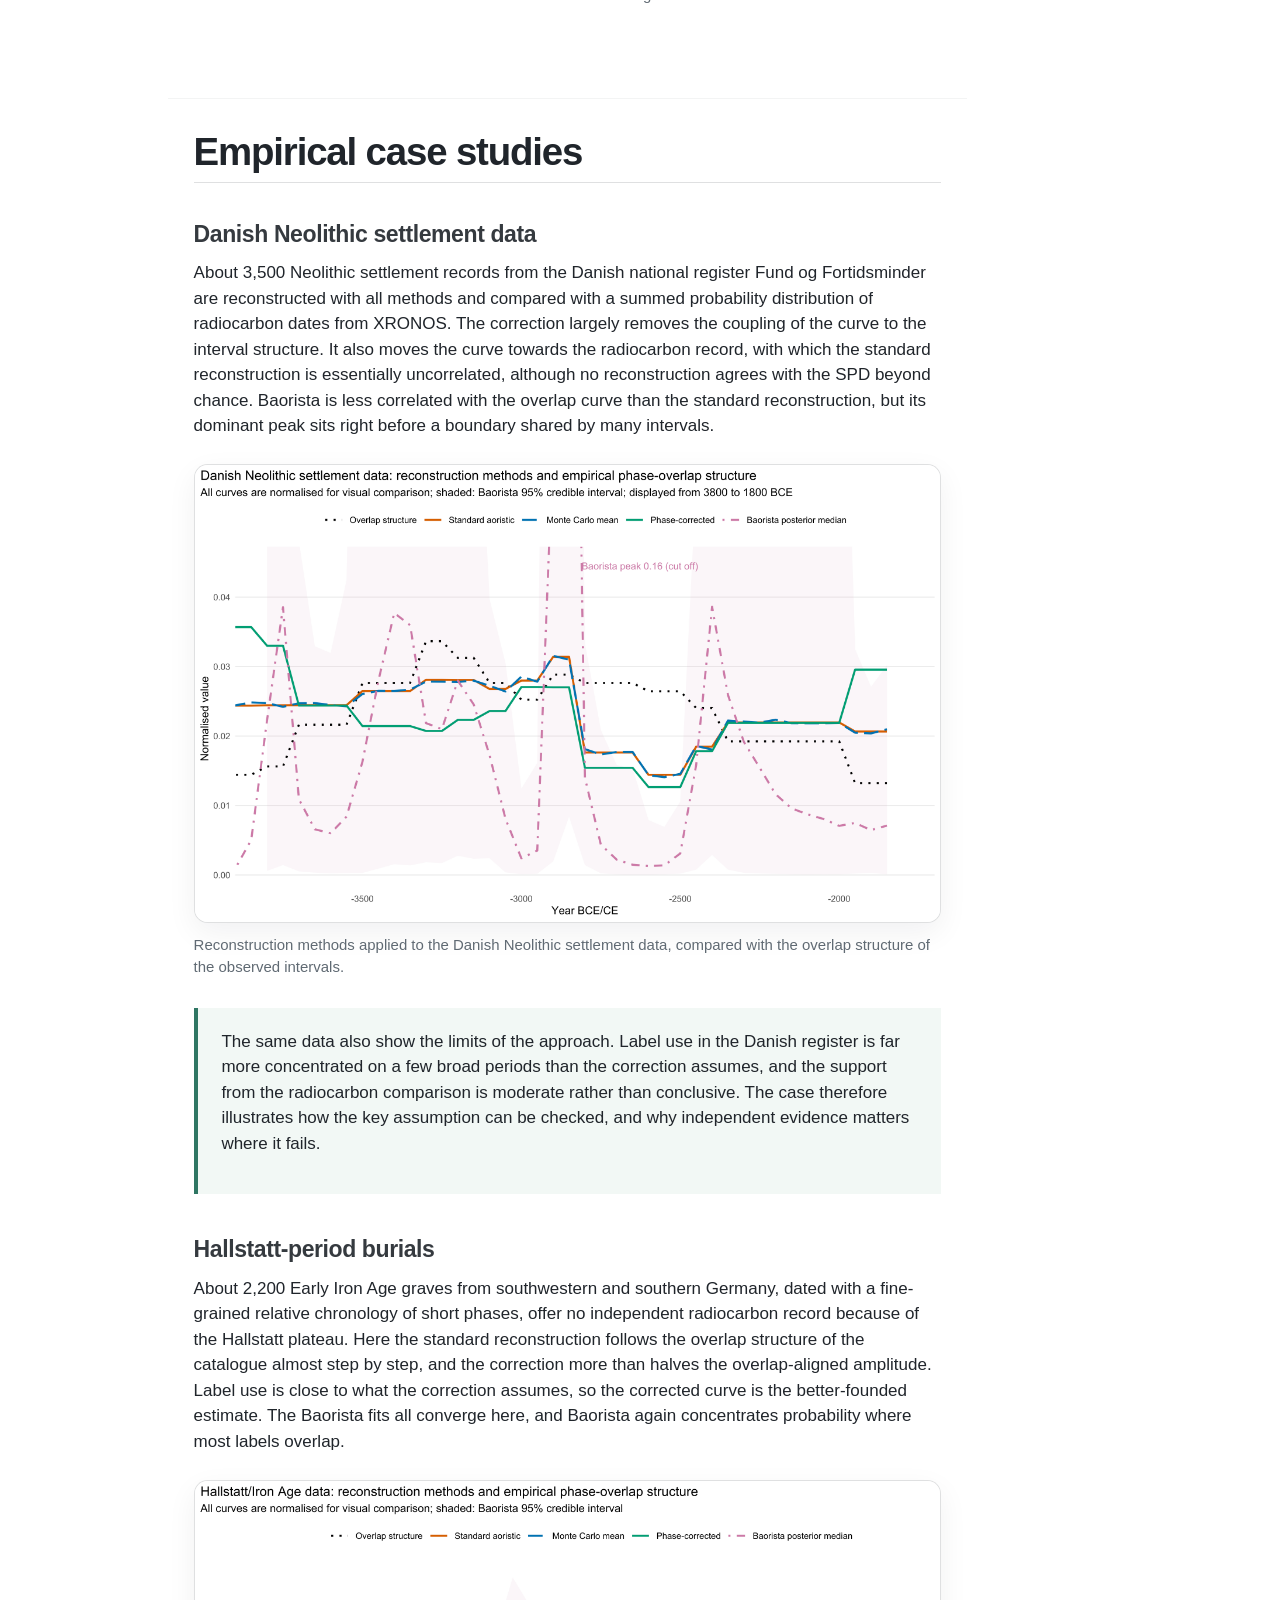
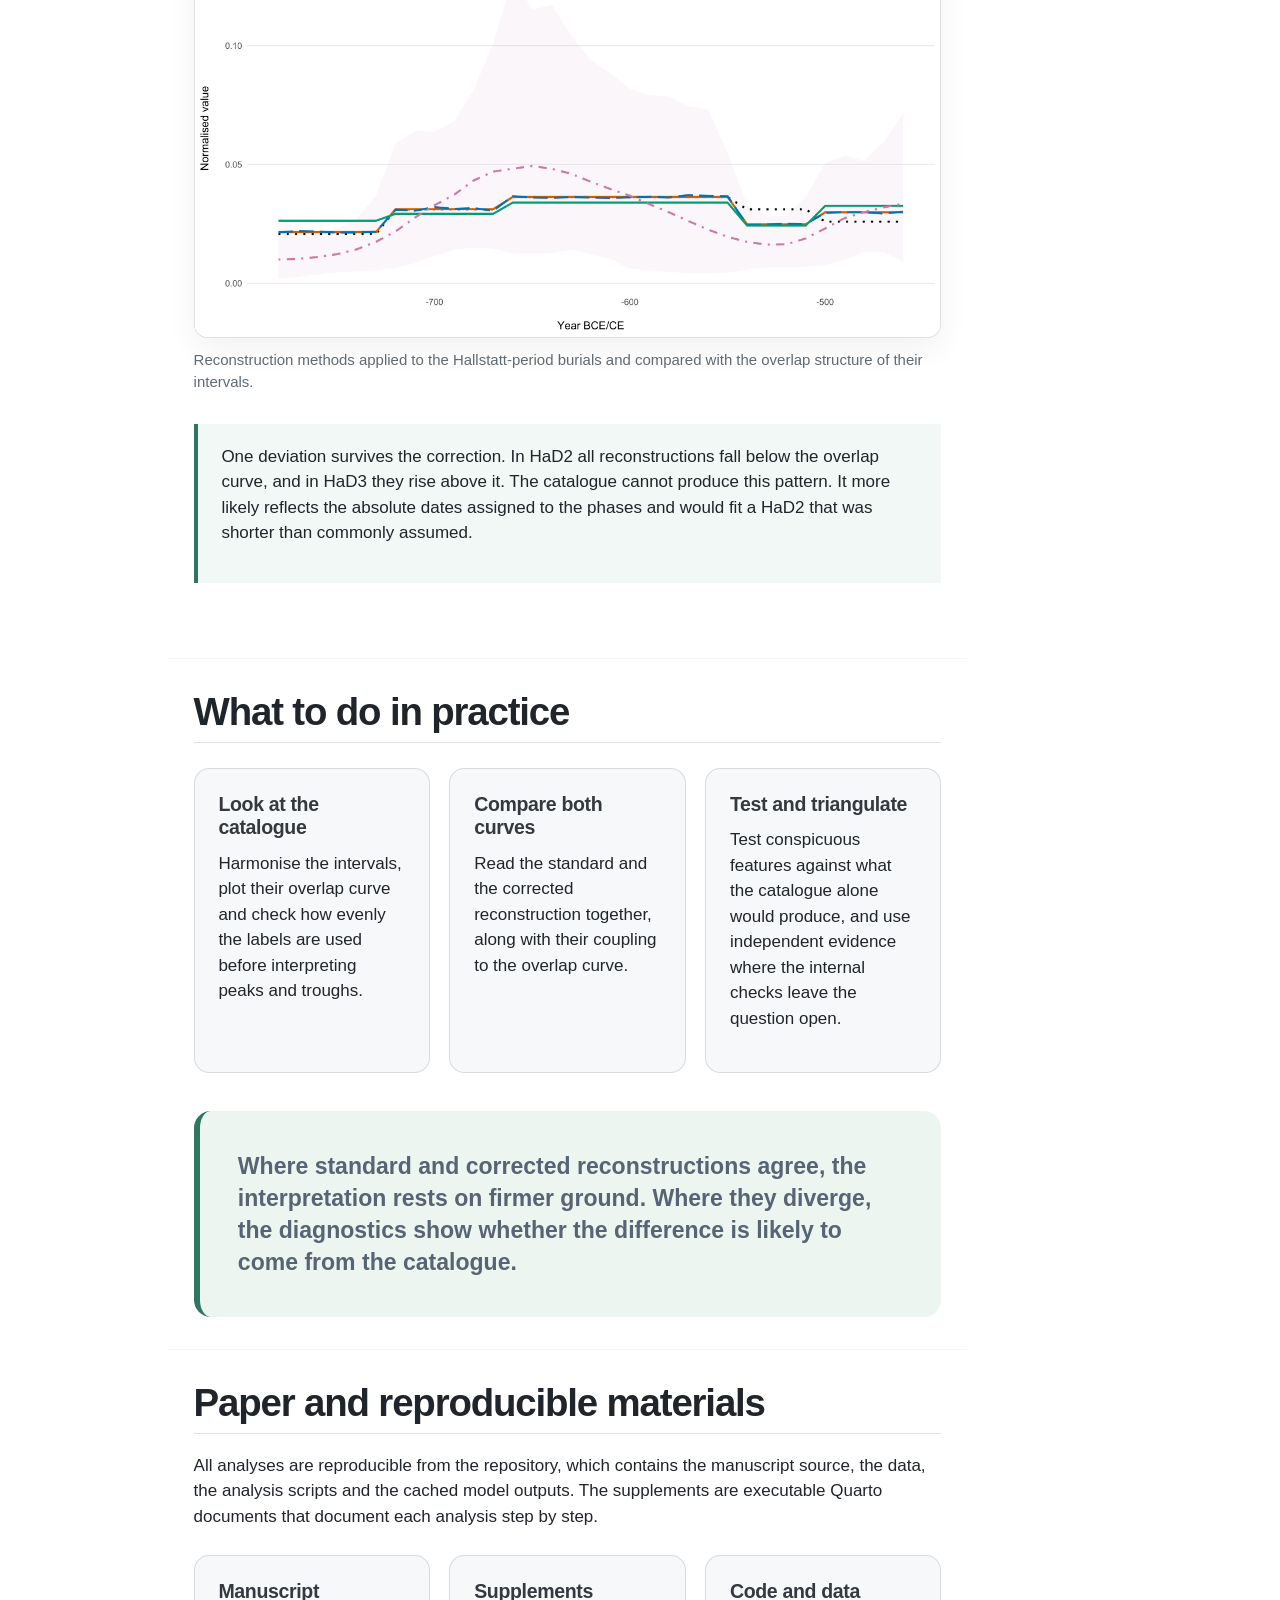
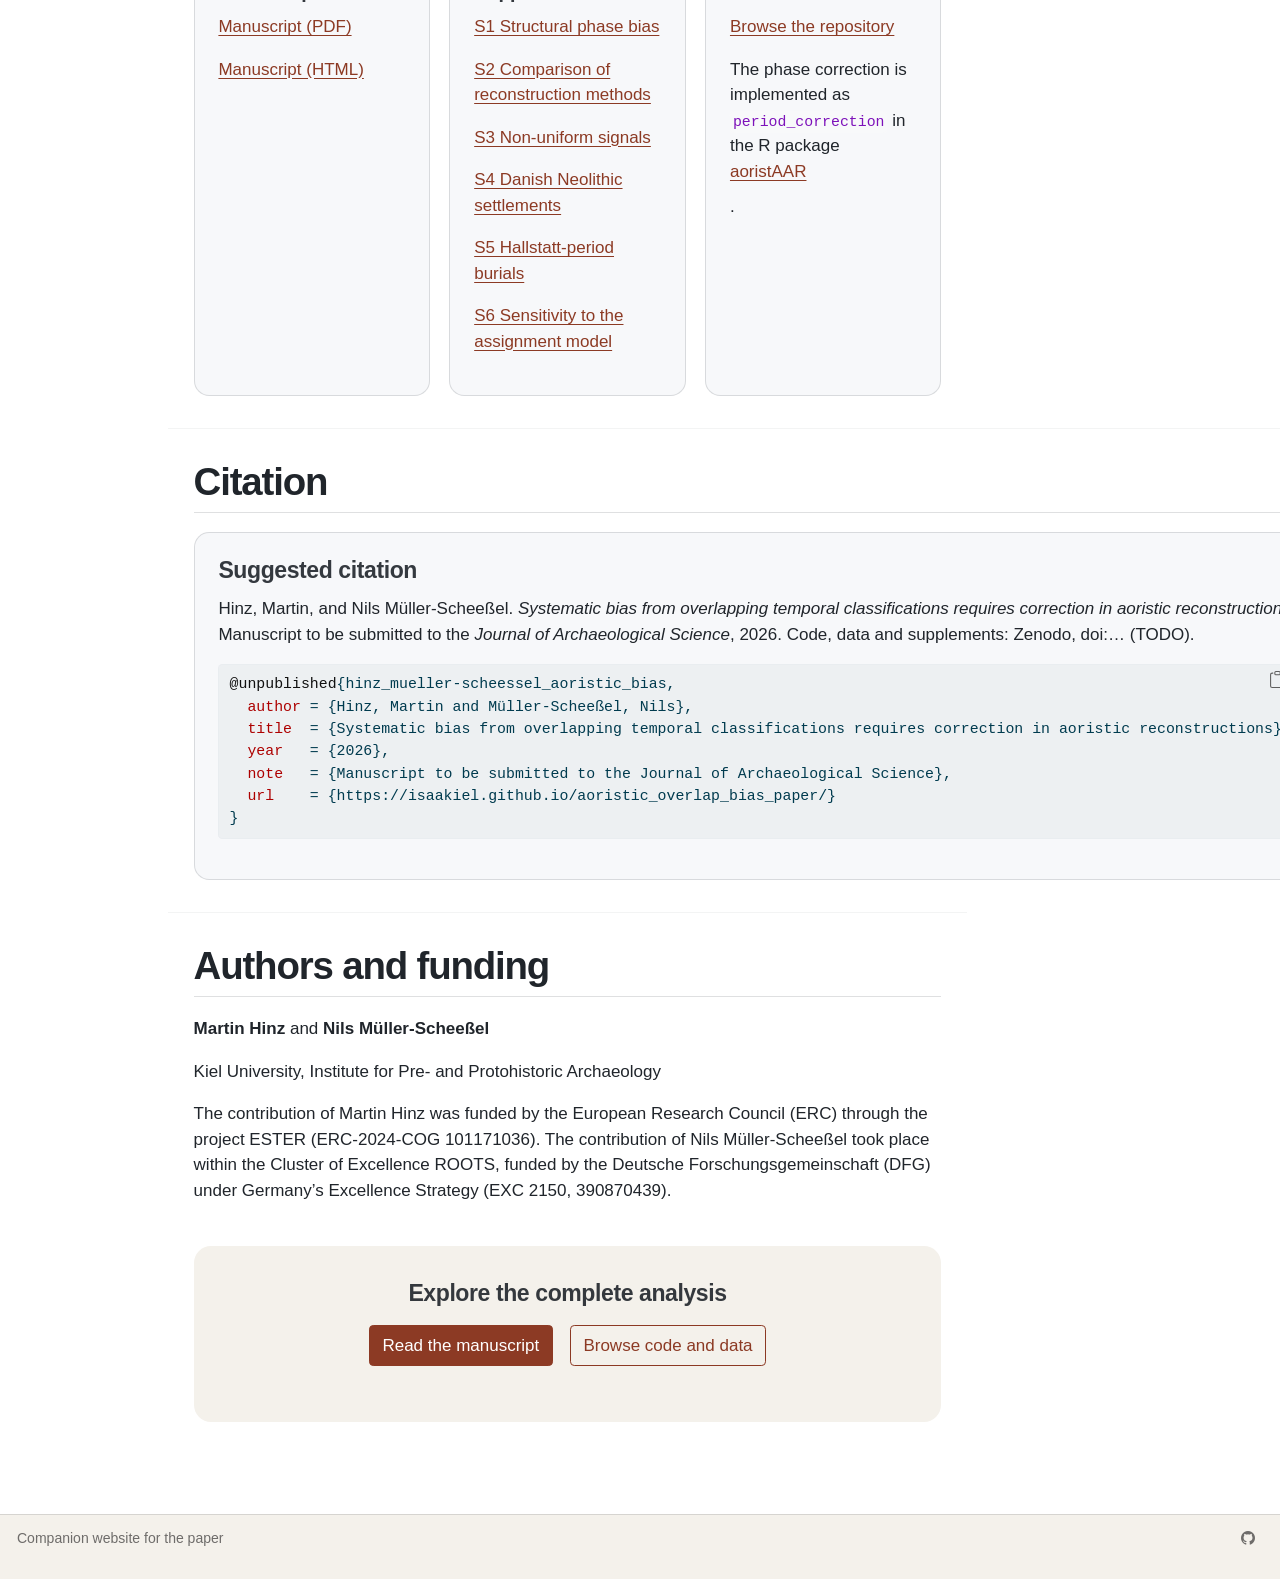
==== commit 3cf07bf4: "Rebuild PDFs and website for the JAS version" ====
--- a/docs/index.html
+++ b/docs/index.html
@@ -198,7 +198,7 @@
 </div>
 </div>
 <div class="paper-status">
-<p><strong>Submitted manuscript.</strong> The paper will be submitted to the <em>Journal of Computer Applications in Archaeology</em>. This page summarises the argument and the main results. The manuscript and the supplements are the authoritative sources for methods, numbers and diagnostics.</p>
+<p><strong>Manuscript prepared for submission.</strong> The paper will be submitted to the <em>Journal of Archaeological Science</em>. This page summarises the argument and the main results. The manuscript and the supplements are the authoritative sources for methods, numbers and diagnostics.</p>
 </div>
 <section id="overview" class="level2">
 <h2 data-anchor-id="overview">Overview</h2>
@@ -458,12 +458,12 @@
 <h2 data-anchor-id="citation">Citation</h2>
 <section id="suggested-citation" class="level3 citation-box">
 <h3 data-anchor-id="suggested-citation">Suggested citation</h3>
-<p>Hinz, Martin, and Nils Müller-Scheeßel. <em>Systematic bias from overlapping temporal classifications requires correction in aoristic reconstructions</em>. Manuscript submitted to the <em>Journal of Computer Applications in Archaeology</em>, 2026. Code, data and supplements: Zenodo, doi:… (TODO).</p>
+<p>Hinz, Martin, and Nils Müller-Scheeßel. <em>Systematic bias from overlapping temporal classifications requires correction in aoristic reconstructions</em>. Manuscript to be submitted to the <em>Journal of Archaeological Science</em>, 2026. Code, data and supplements: Zenodo, doi:… (TODO).</p>
 <div class="sourceCode" id="cb1"><pre class="sourceCode bibtex code-with-copy"><code class="sourceCode bibtex"><span id="cb1-1"><a href="#cb1-1" aria-hidden="true" tabindex="-1"></a><span class="va">@unpublished</span>{<span class="ot">hinz_mueller</span>-<span class="ot">scheessel_aoristic_bias</span>,</span>
 <span id="cb1-2"><a href="#cb1-2" aria-hidden="true" tabindex="-1"></a>  <span class="dt">author</span> = {Hinz, Martin and Müller-Scheeßel, Nils},</span>
 <span id="cb1-3"><a href="#cb1-3" aria-hidden="true" tabindex="-1"></a>  <span class="dt">title</span>  = {Systematic bias from overlapping temporal classifications requires correction in aoristic reconstructions},</span>
 <span id="cb1-4"><a href="#cb1-4" aria-hidden="true" tabindex="-1"></a>  <span class="dt">year</span>   = {2026},</span>
-<span id="cb1-5"><a href="#cb1-5" aria-hidden="true" tabindex="-1"></a>  <span class="dt">note</span>   = {Manuscript submitted to the Journal of Computer Applications in Archaeology},</span>
+<span id="cb1-5"><a href="#cb1-5" aria-hidden="true" tabindex="-1"></a>  <span class="dt">note</span>   = {Manuscript to be submitted to the Journal of Archaeological Science},</span>
 <span id="cb1-6"><a href="#cb1-6" aria-hidden="true" tabindex="-1"></a>  <span class="dt">url</span>    = {https://isaakiel.github.io/aoristic_overlap_bias_paper/}</span>
 <span id="cb1-7"><a href="#cb1-7" aria-hidden="true" tabindex="-1"></a>}</span></code><button title="Copy to Clipboard" class="code-copy-button"><i class="bi"></i></button></pre></div>
 </section>
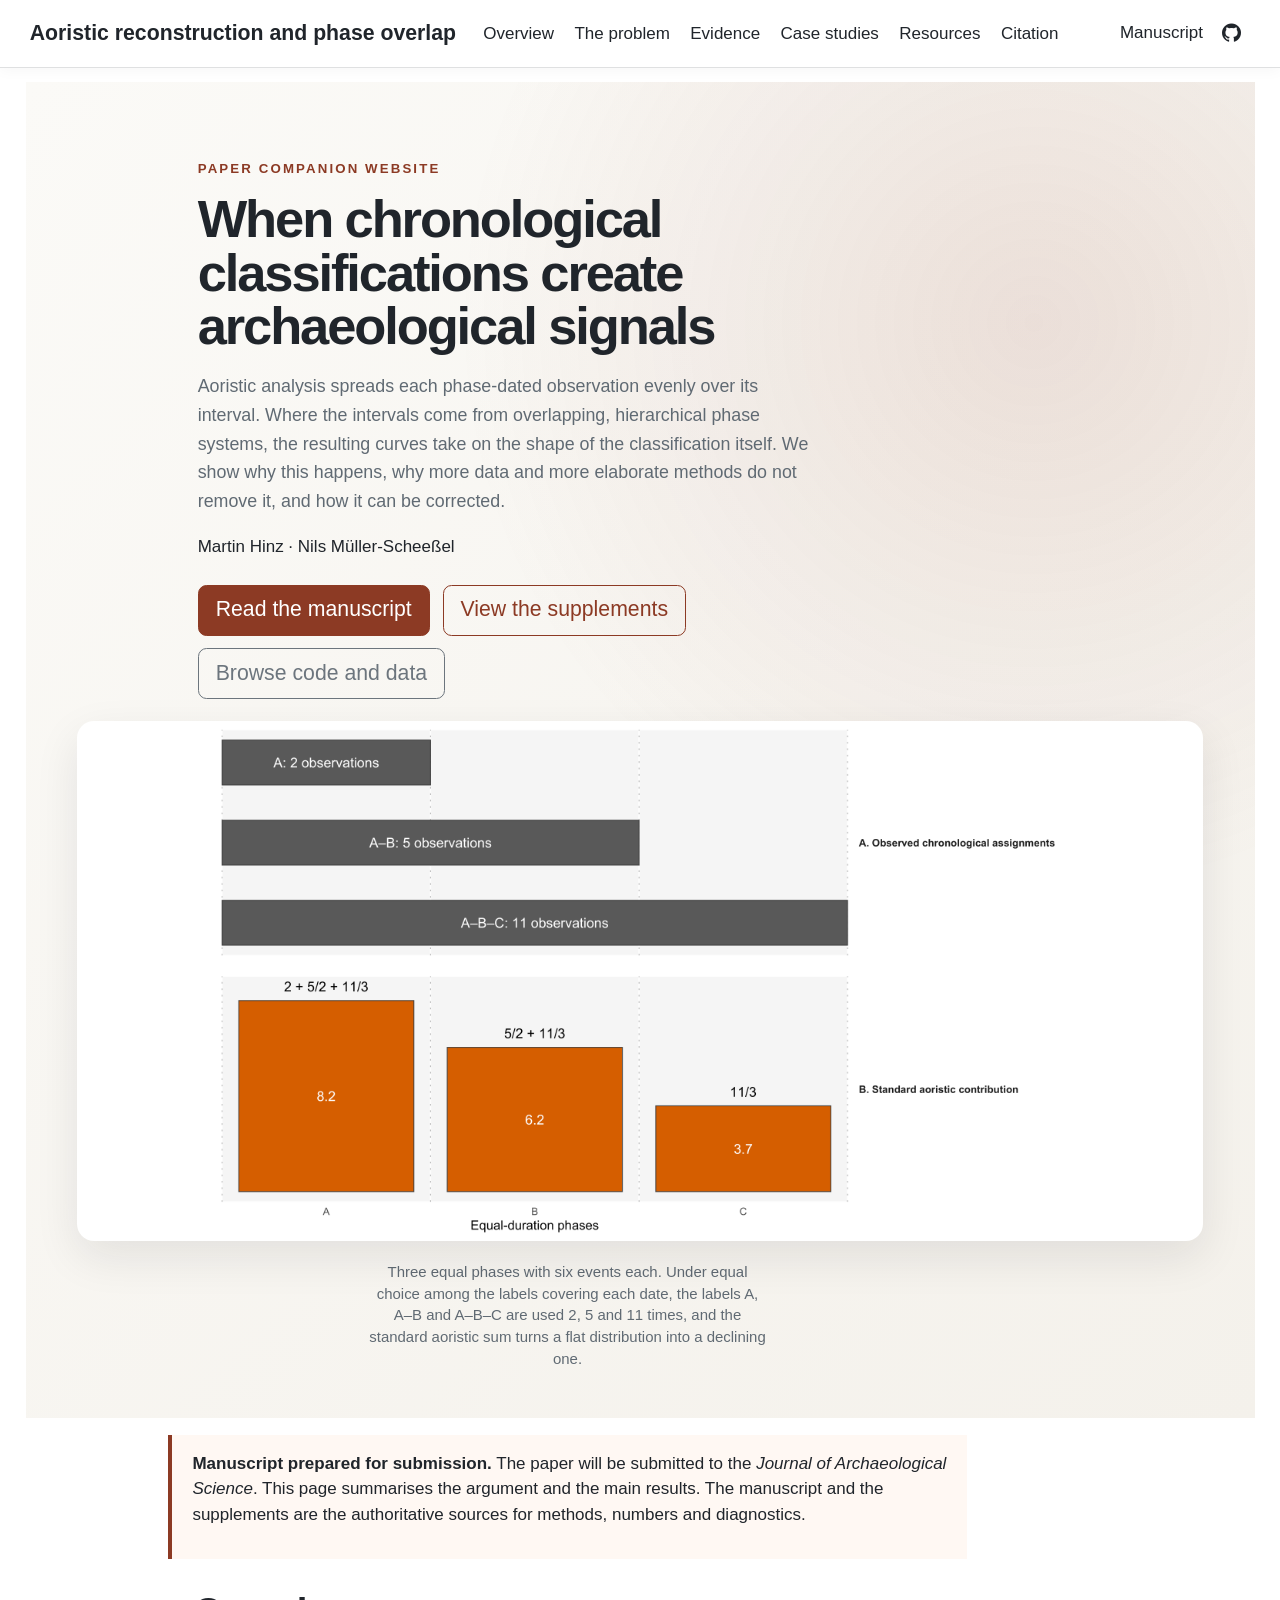
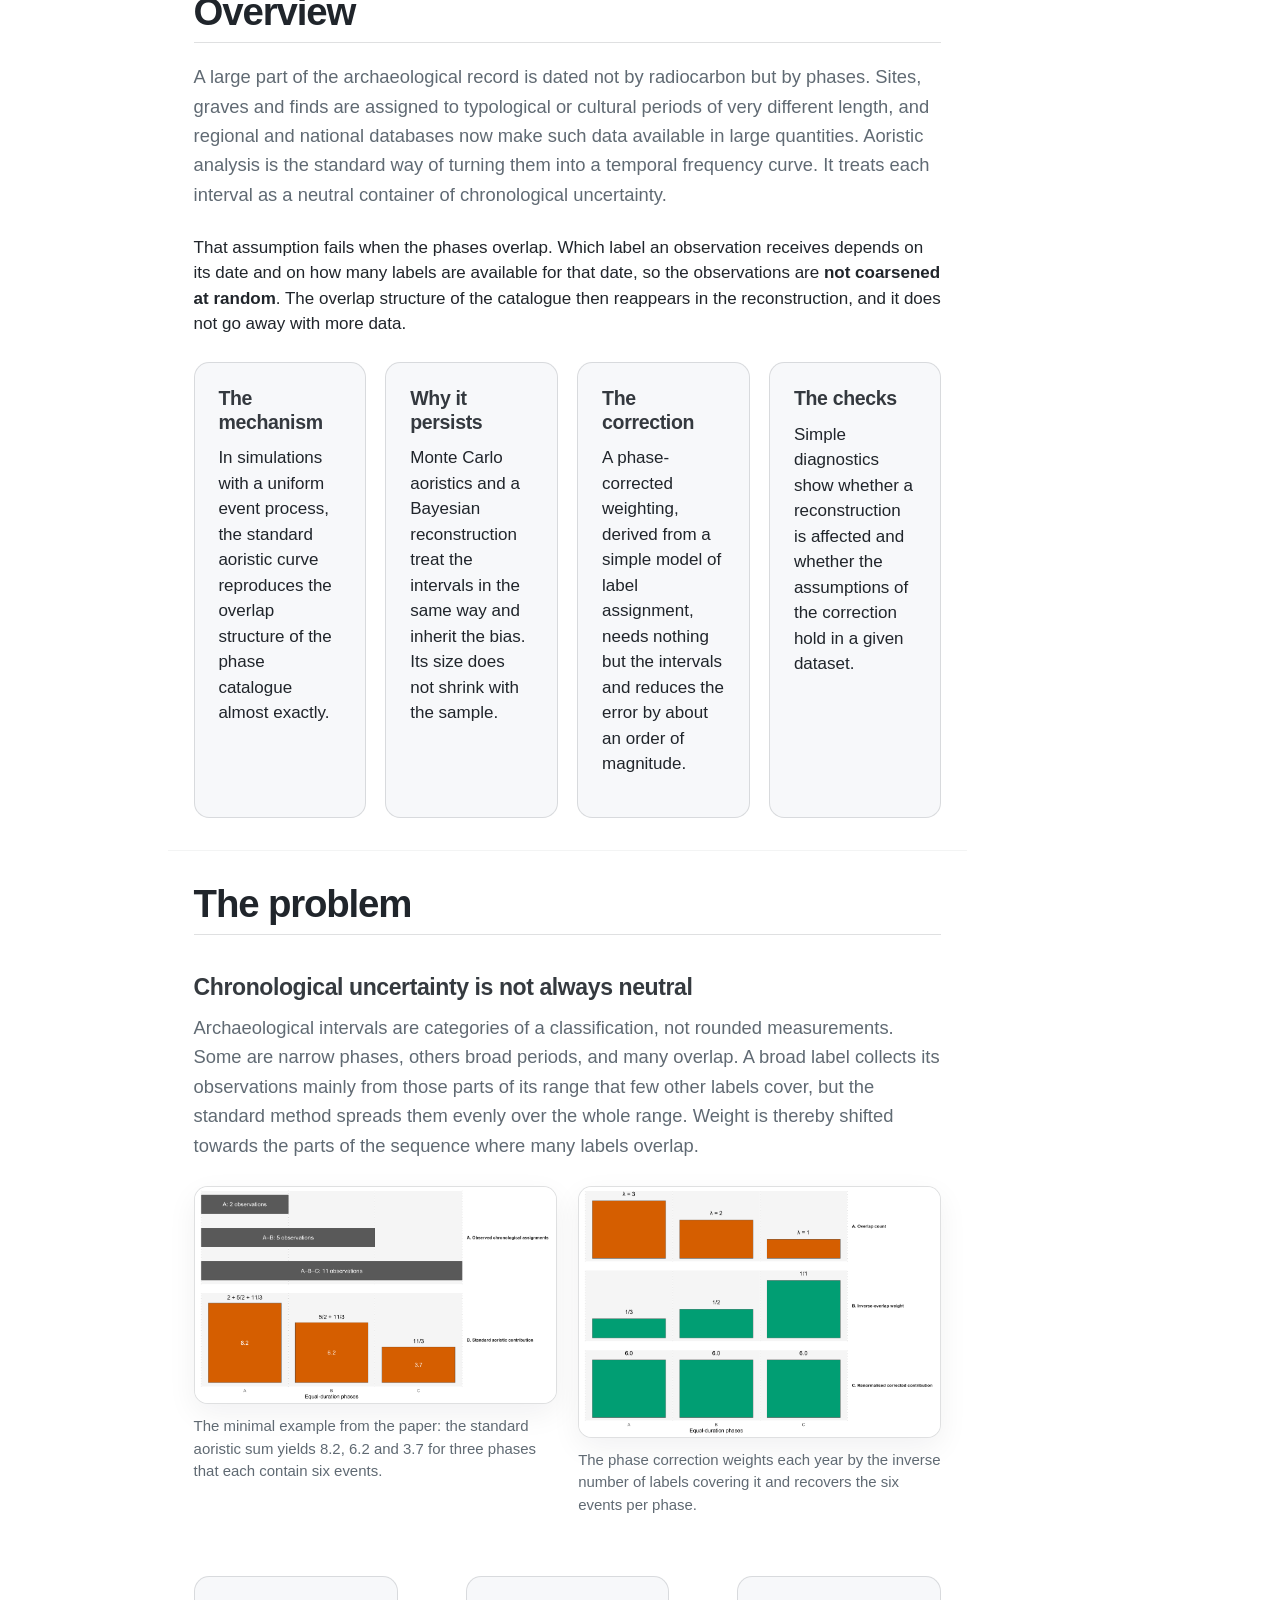
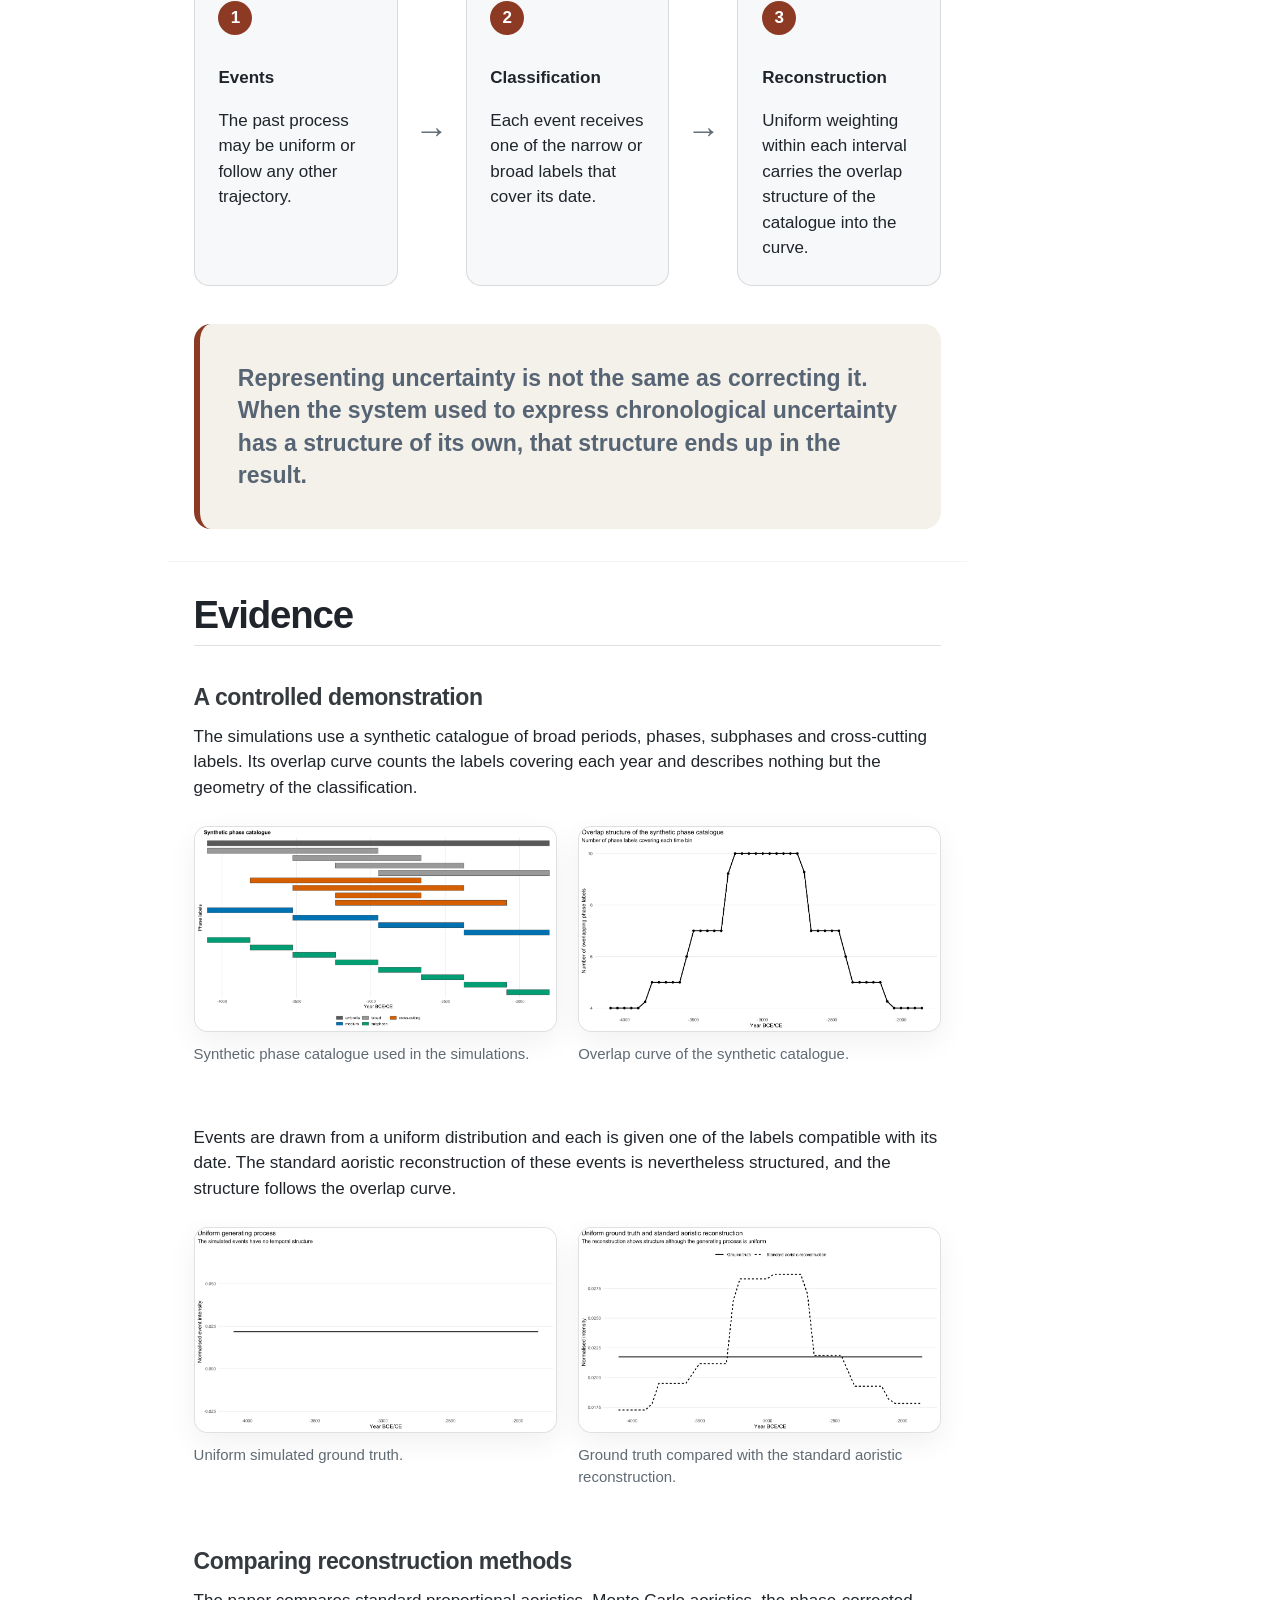
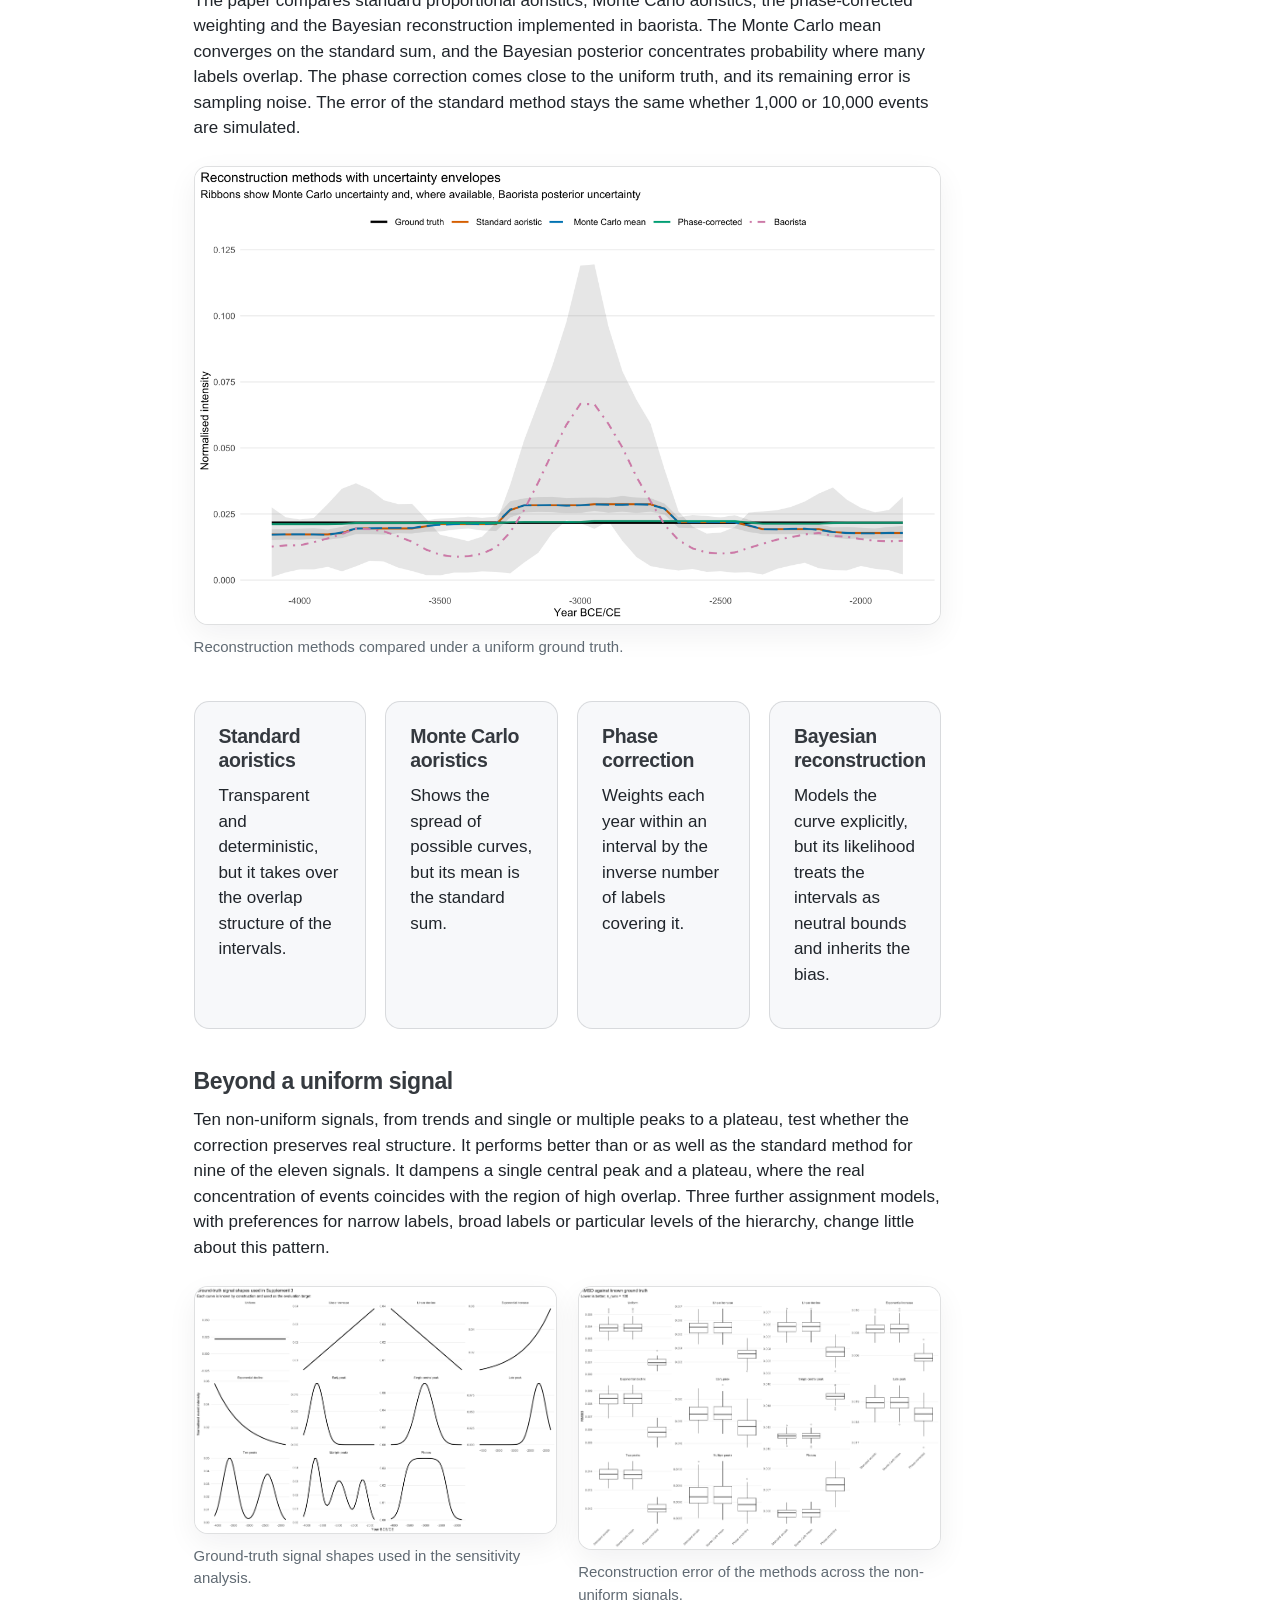
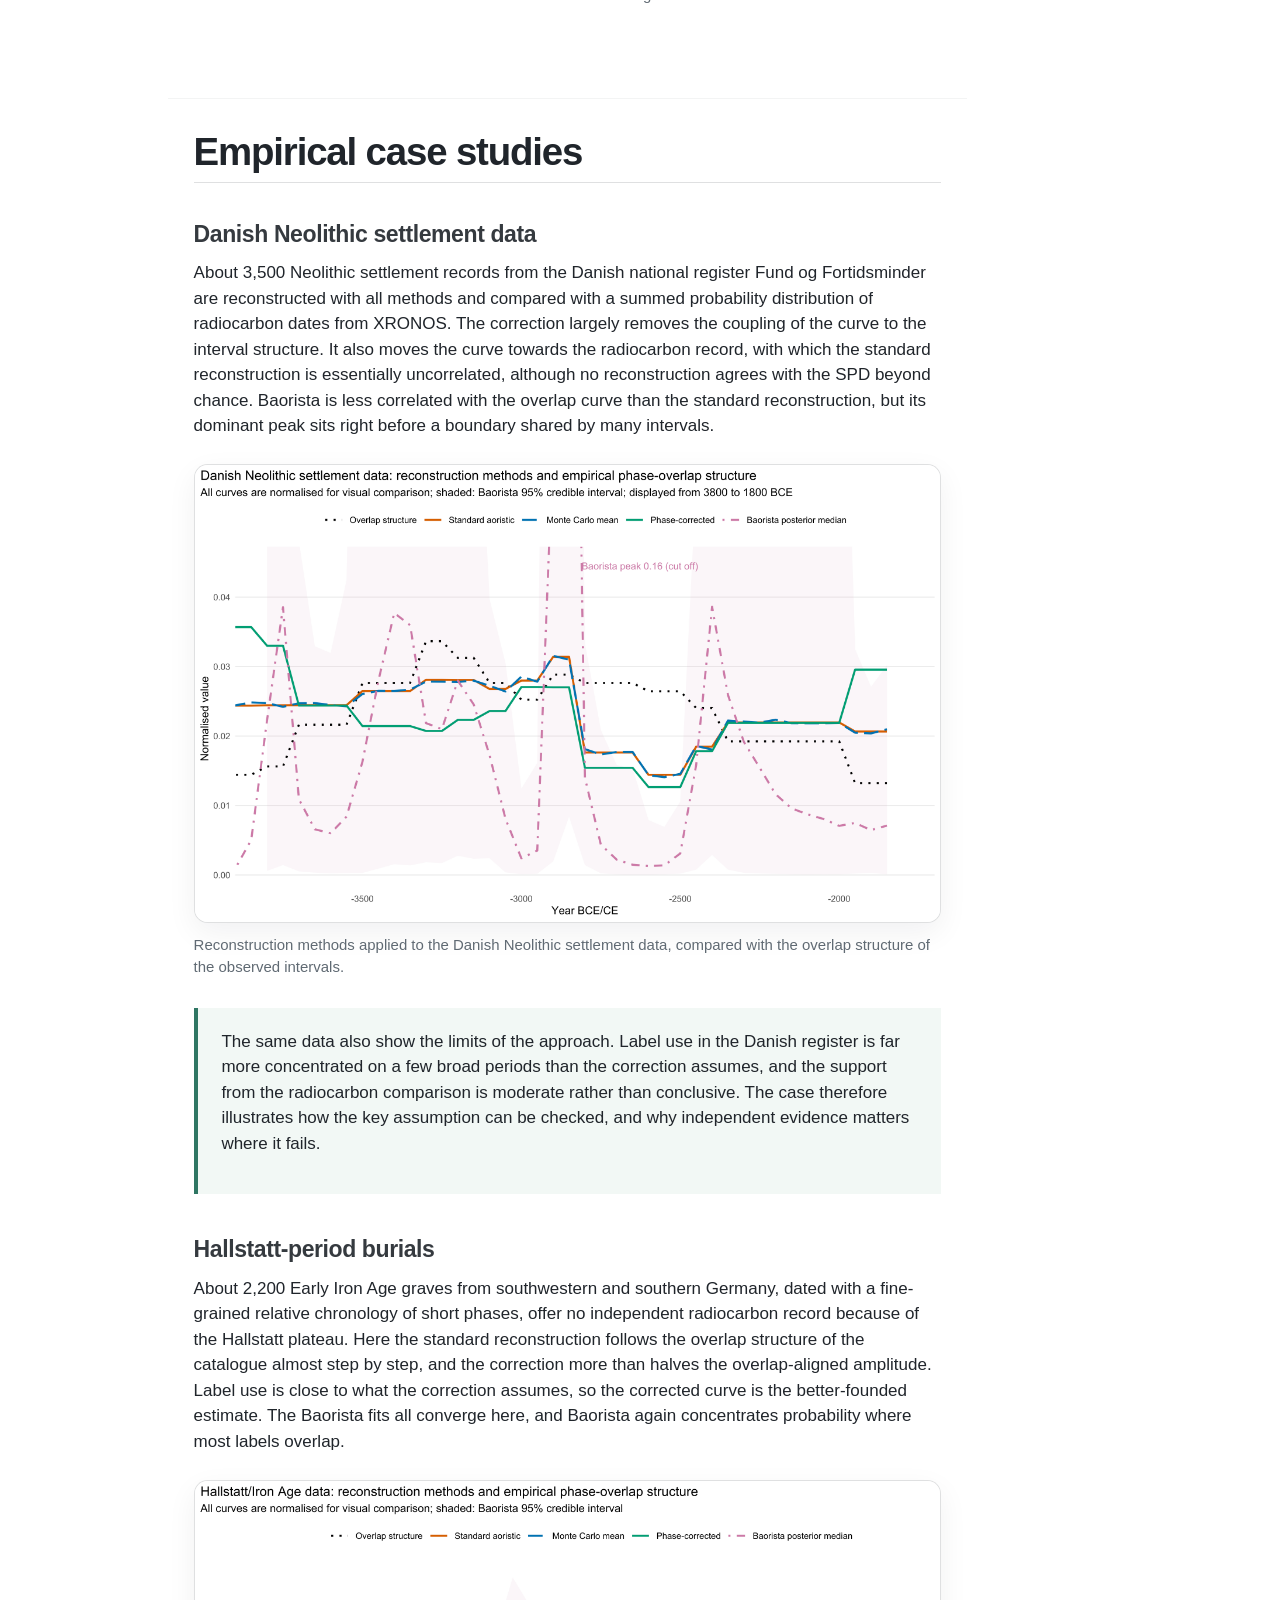
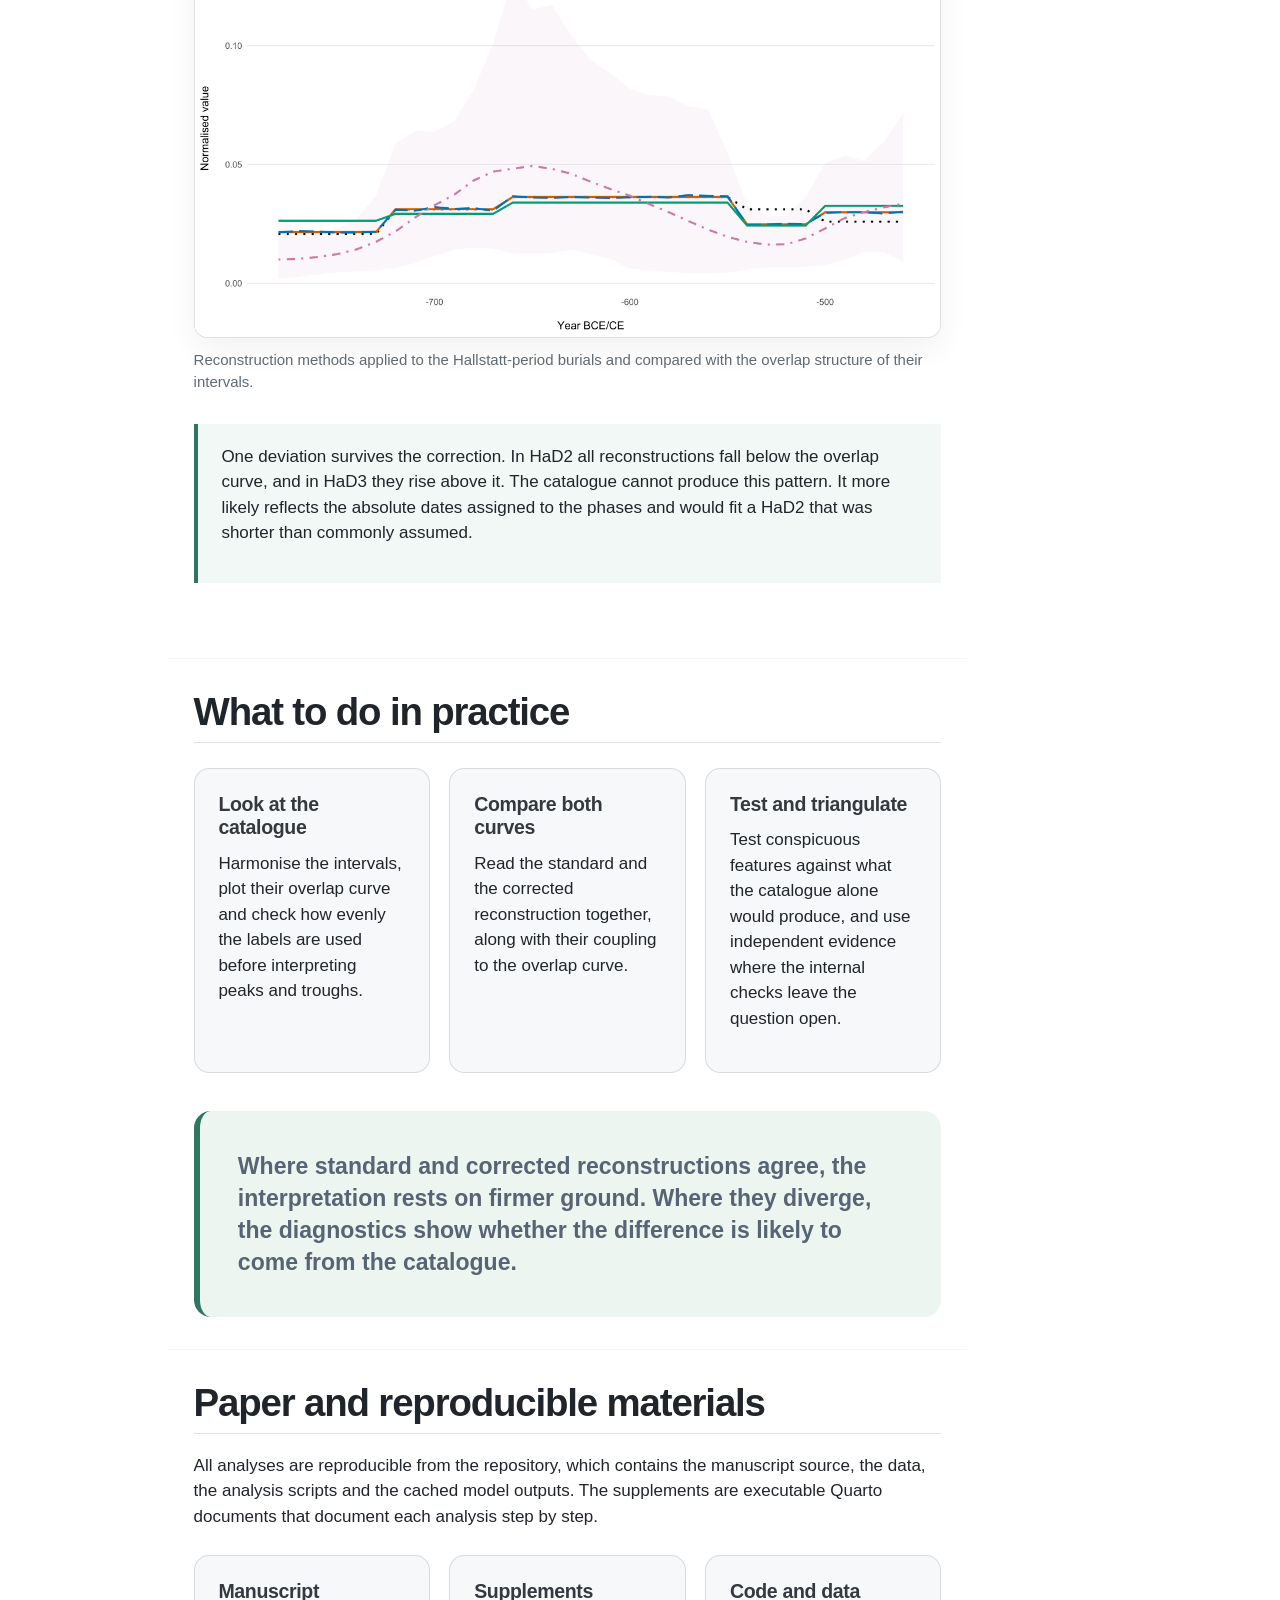
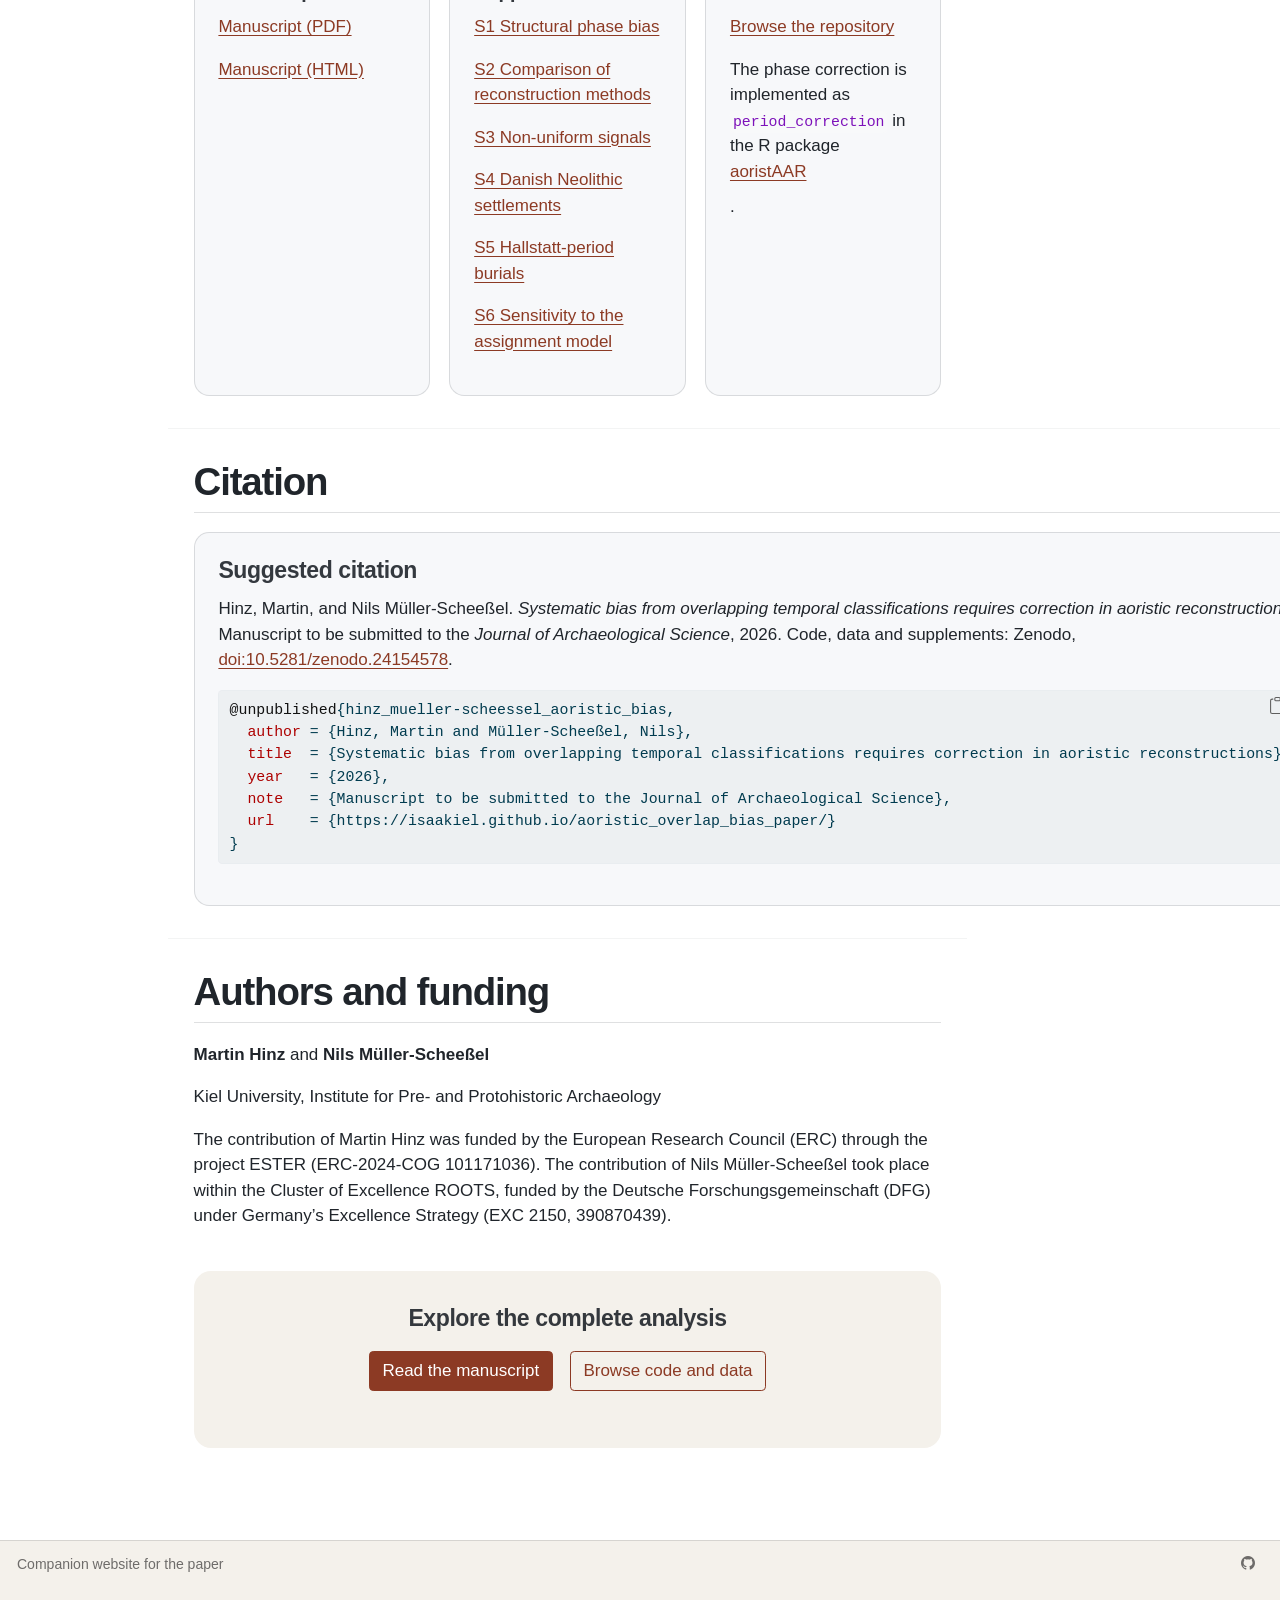
==== commit b29920ba: "Add Zenodo concept DOI" ====
--- a/docs/index.html
+++ b/docs/index.html
@@ -458,7 +458,7 @@
 <h2 data-anchor-id="citation">Citation</h2>
 <section id="suggested-citation" class="level3 citation-box">
 <h3 data-anchor-id="suggested-citation">Suggested citation</h3>
-<p>Hinz, Martin, and Nils Müller-Scheeßel. <em>Systematic bias from overlapping temporal classifications requires correction in aoristic reconstructions</em>. Manuscript to be submitted to the <em>Journal of Archaeological Science</em>, 2026. Code, data and supplements: Zenodo, doi:… (TODO).</p>
+<p>Hinz, Martin, and Nils Müller-Scheeßel. <em>Systematic bias from overlapping temporal classifications requires correction in aoristic reconstructions</em>. Manuscript to be submitted to the <em>Journal of Archaeological Science</em>, 2026. Code, data and supplements: Zenodo, <a href="https://doi.org/10.5281/zenodo.24154578">doi:10.5281/zenodo.24154578</a>.</p>
 <div class="sourceCode" id="cb1"><pre class="sourceCode bibtex code-with-copy"><code class="sourceCode bibtex"><span id="cb1-1"><a href="#cb1-1" aria-hidden="true" tabindex="-1"></a><span class="va">@unpublished</span>{<span class="ot">hinz_mueller</span>-<span class="ot">scheessel_aoristic_bias</span>,</span>
 <span id="cb1-2"><a href="#cb1-2" aria-hidden="true" tabindex="-1"></a>  <span class="dt">author</span> = {Hinz, Martin and Müller-Scheeßel, Nils},</span>
 <span id="cb1-3"><a href="#cb1-3" aria-hidden="true" tabindex="-1"></a>  <span class="dt">title</span>  = {Systematic bias from overlapping temporal classifications requires correction in aoristic reconstructions},</span>
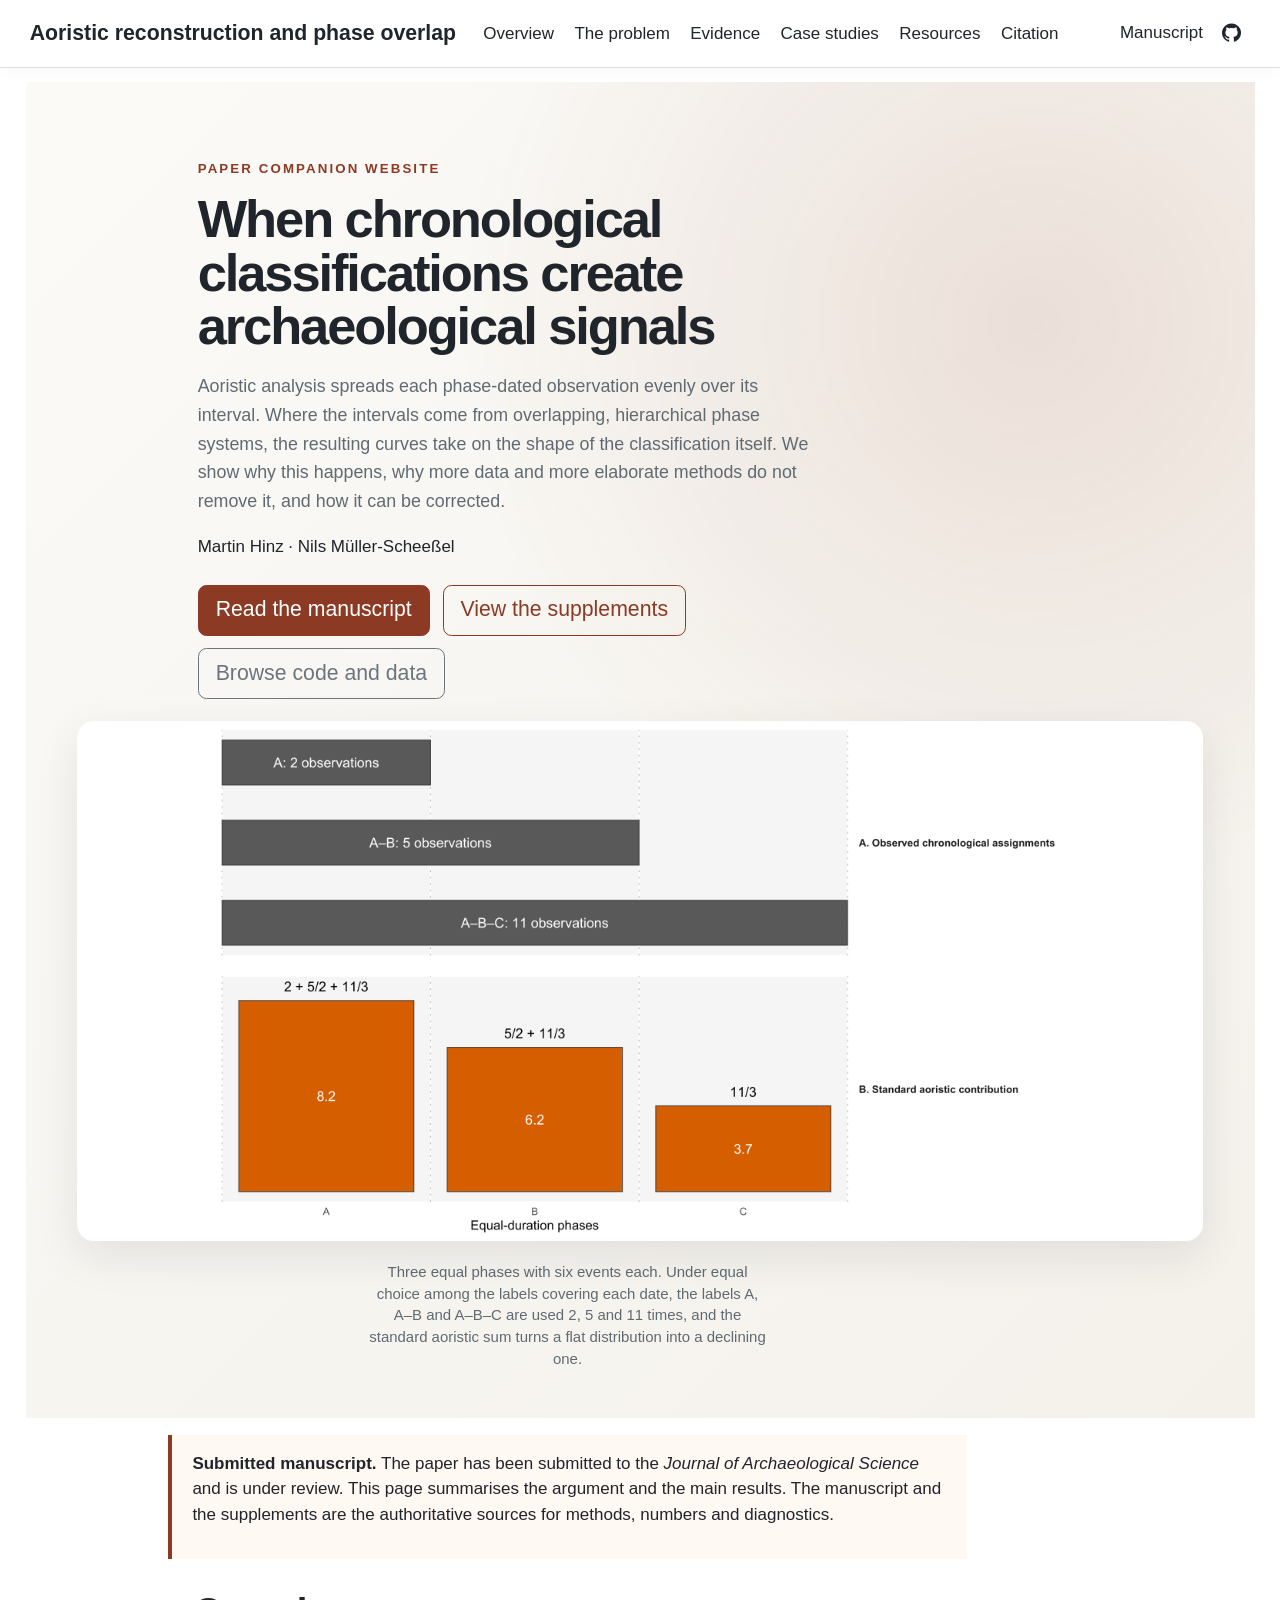
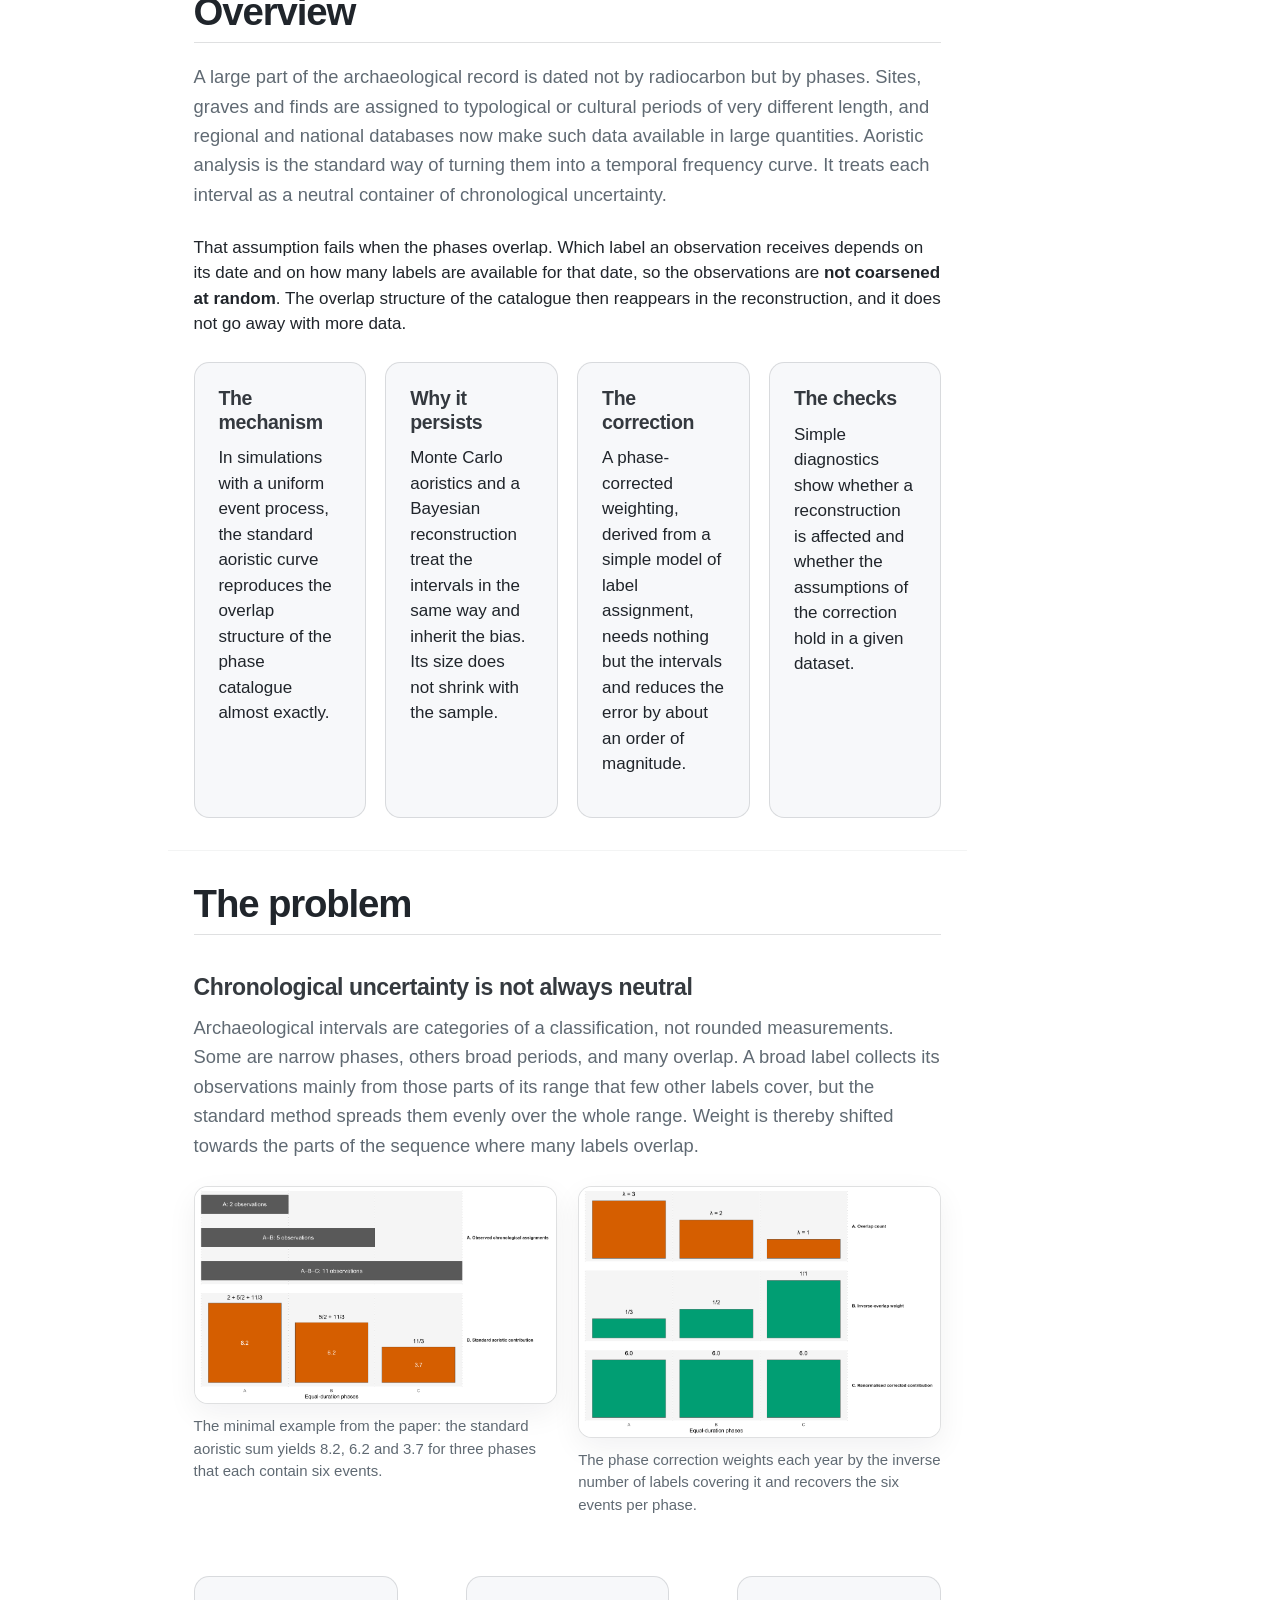
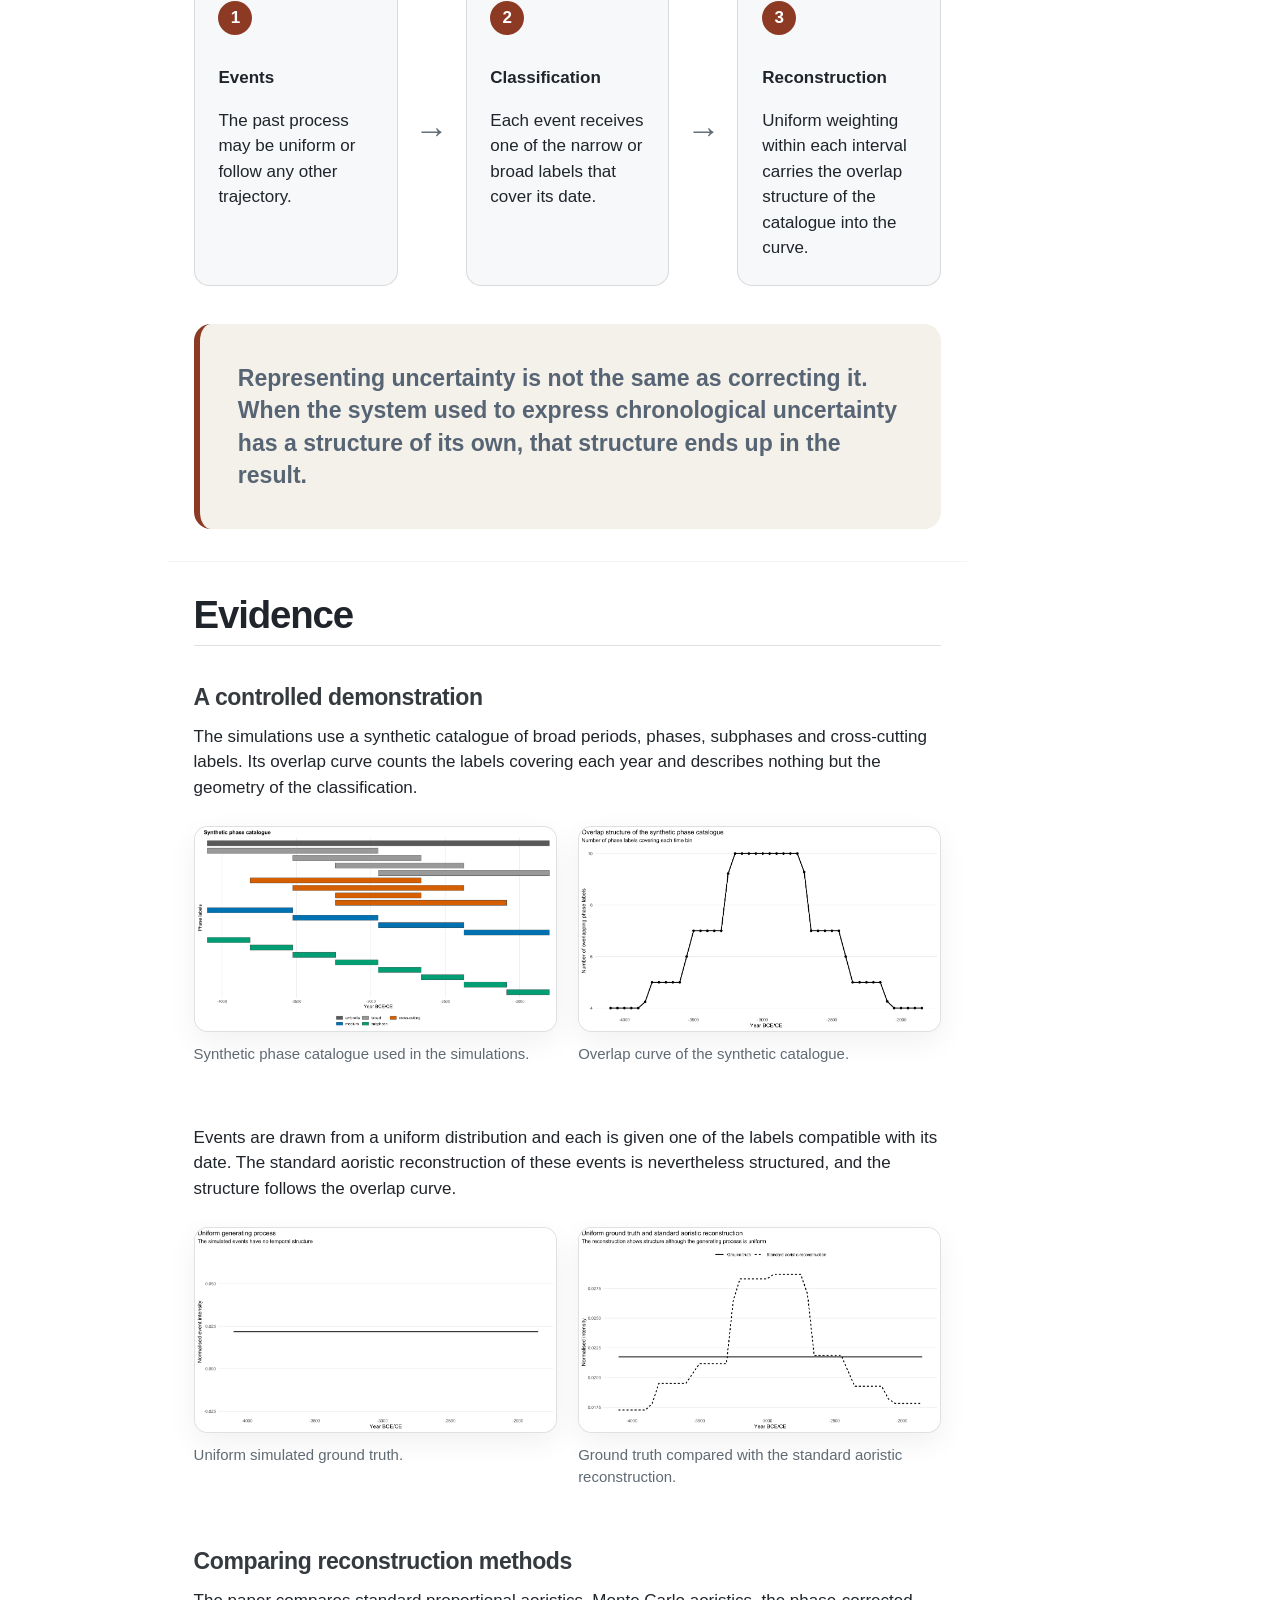
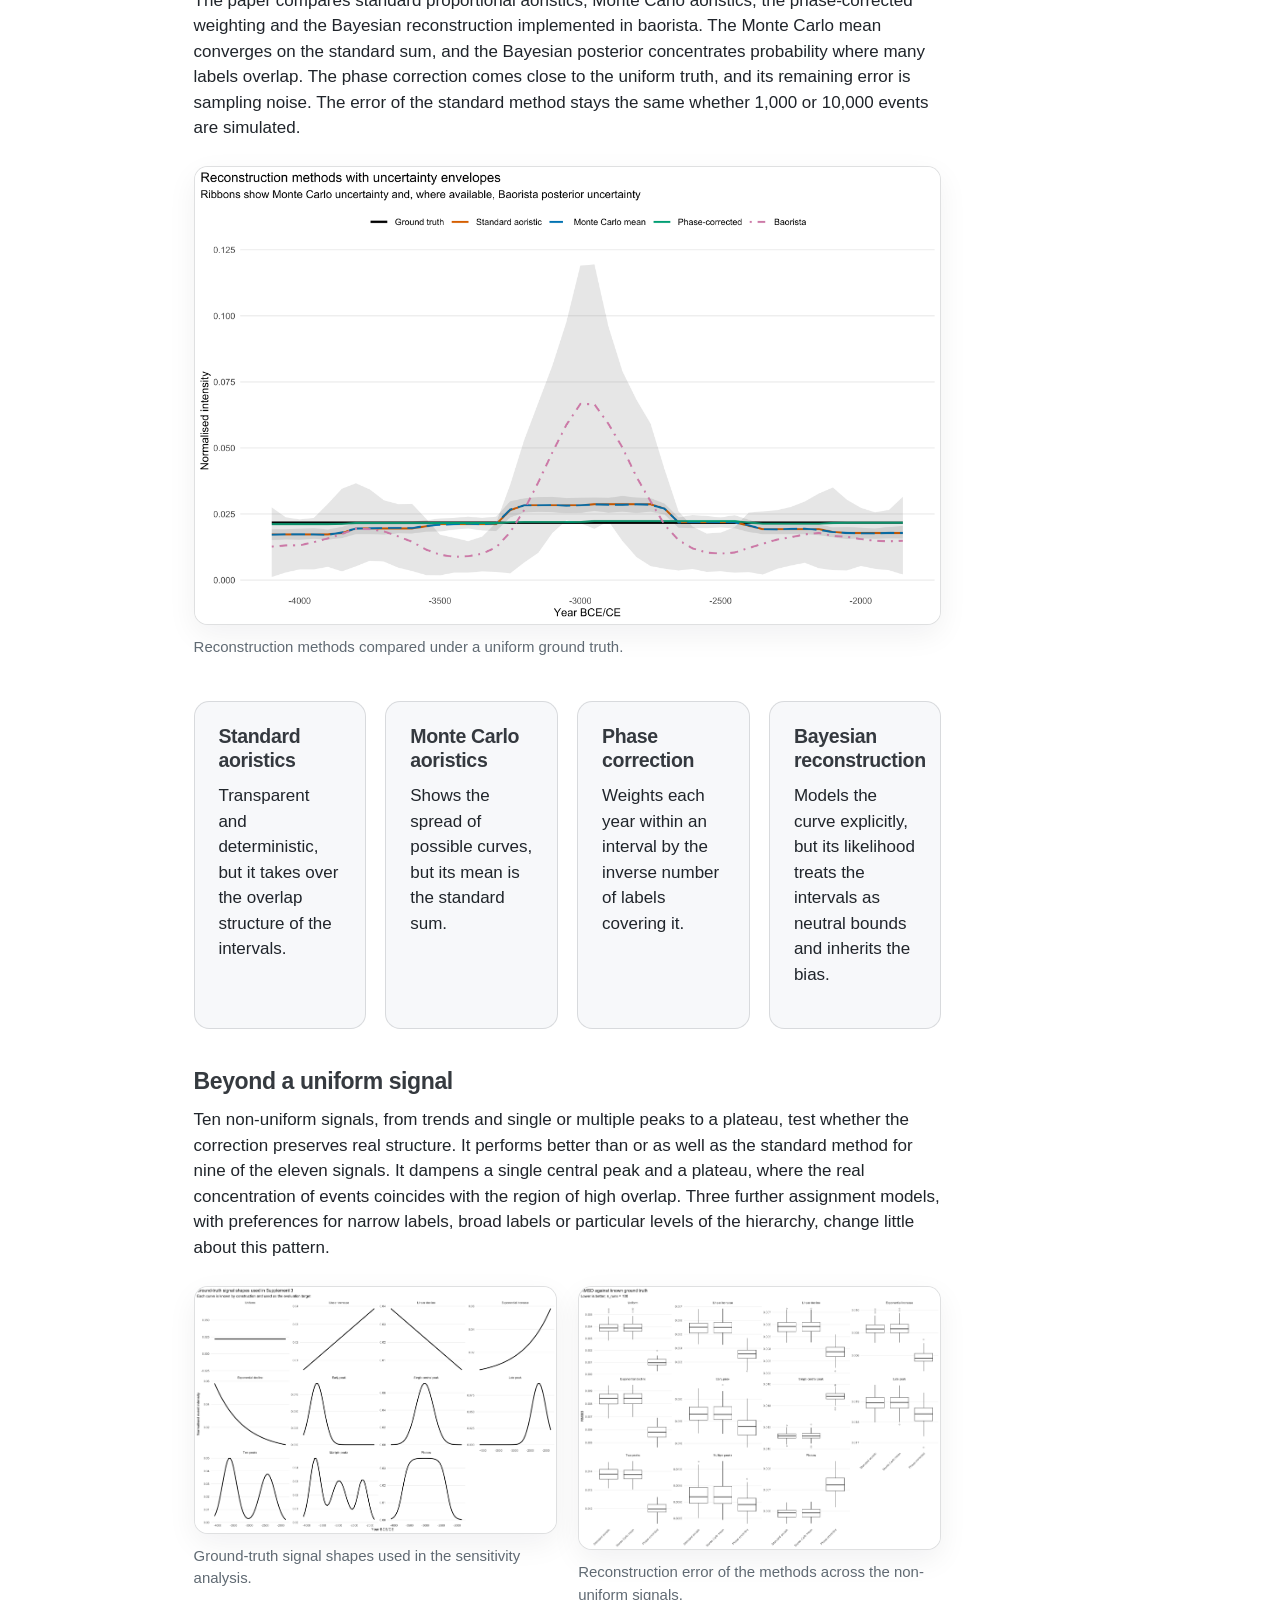
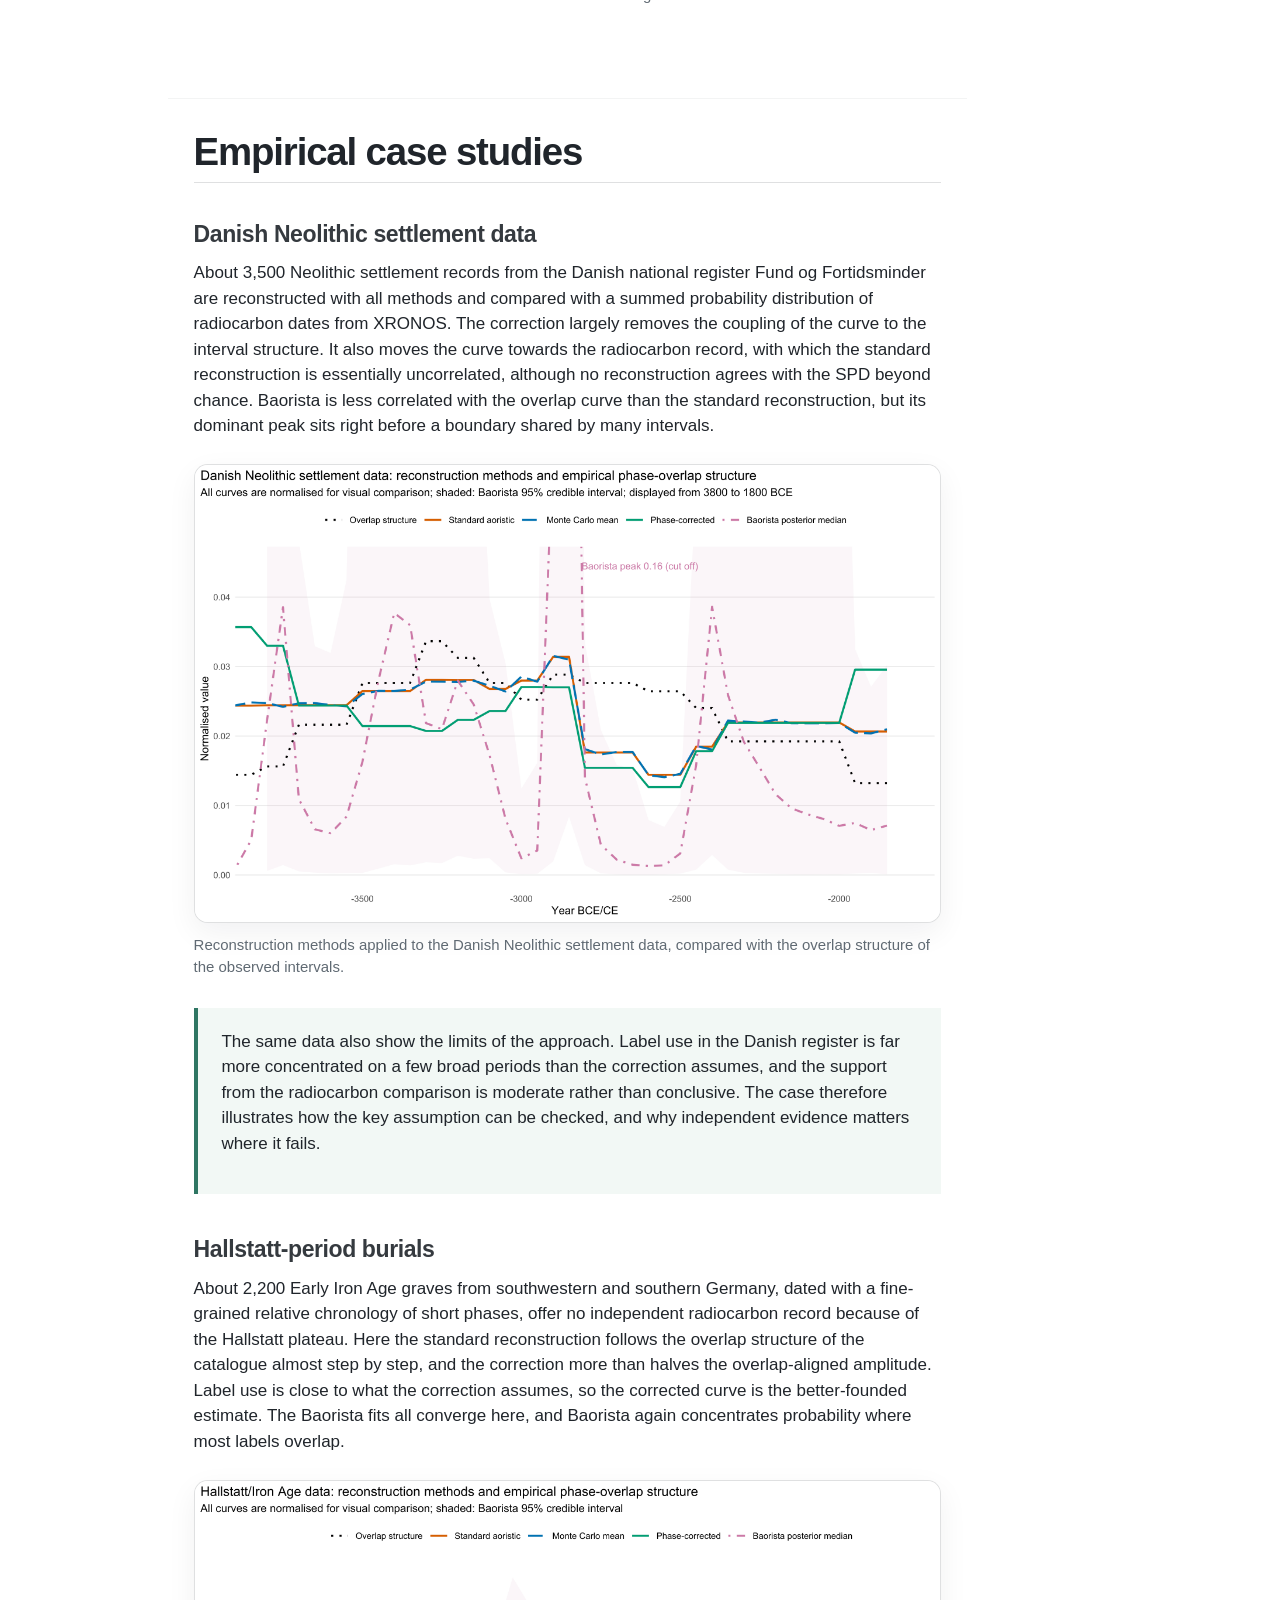
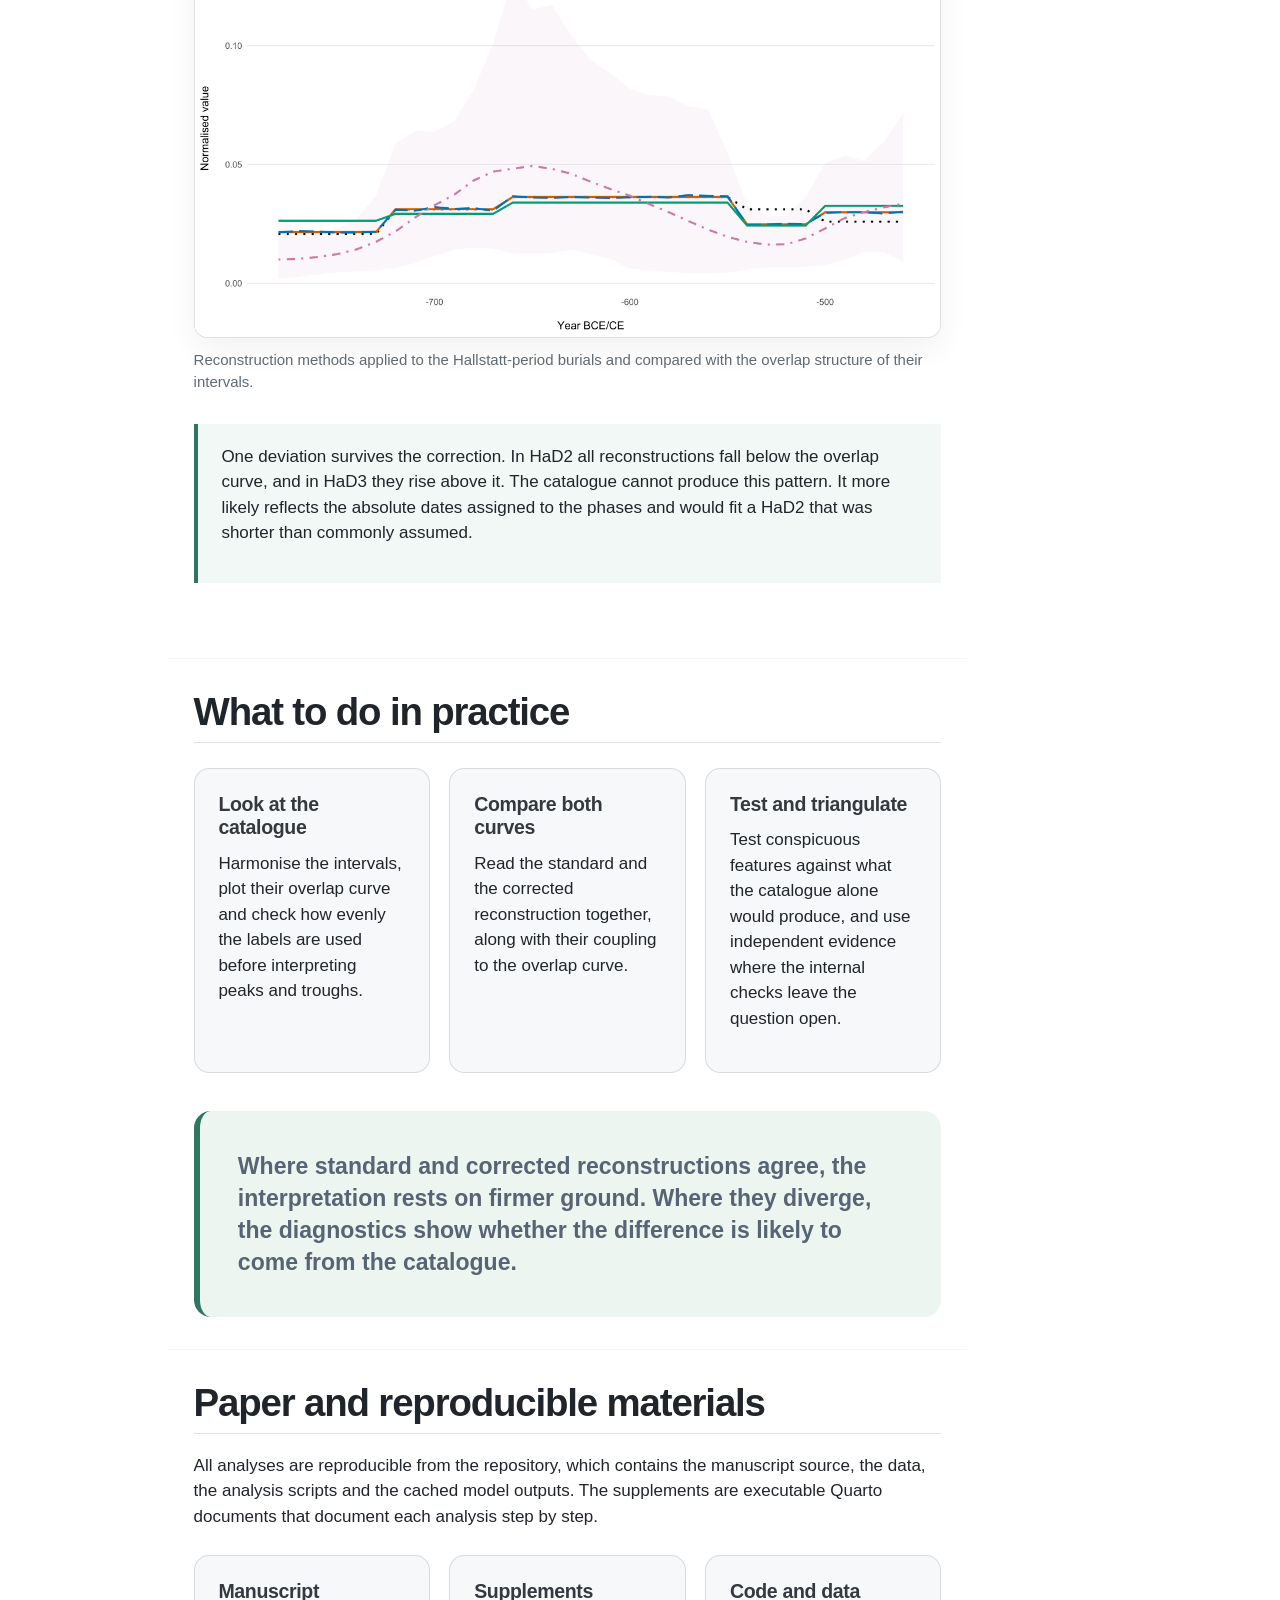
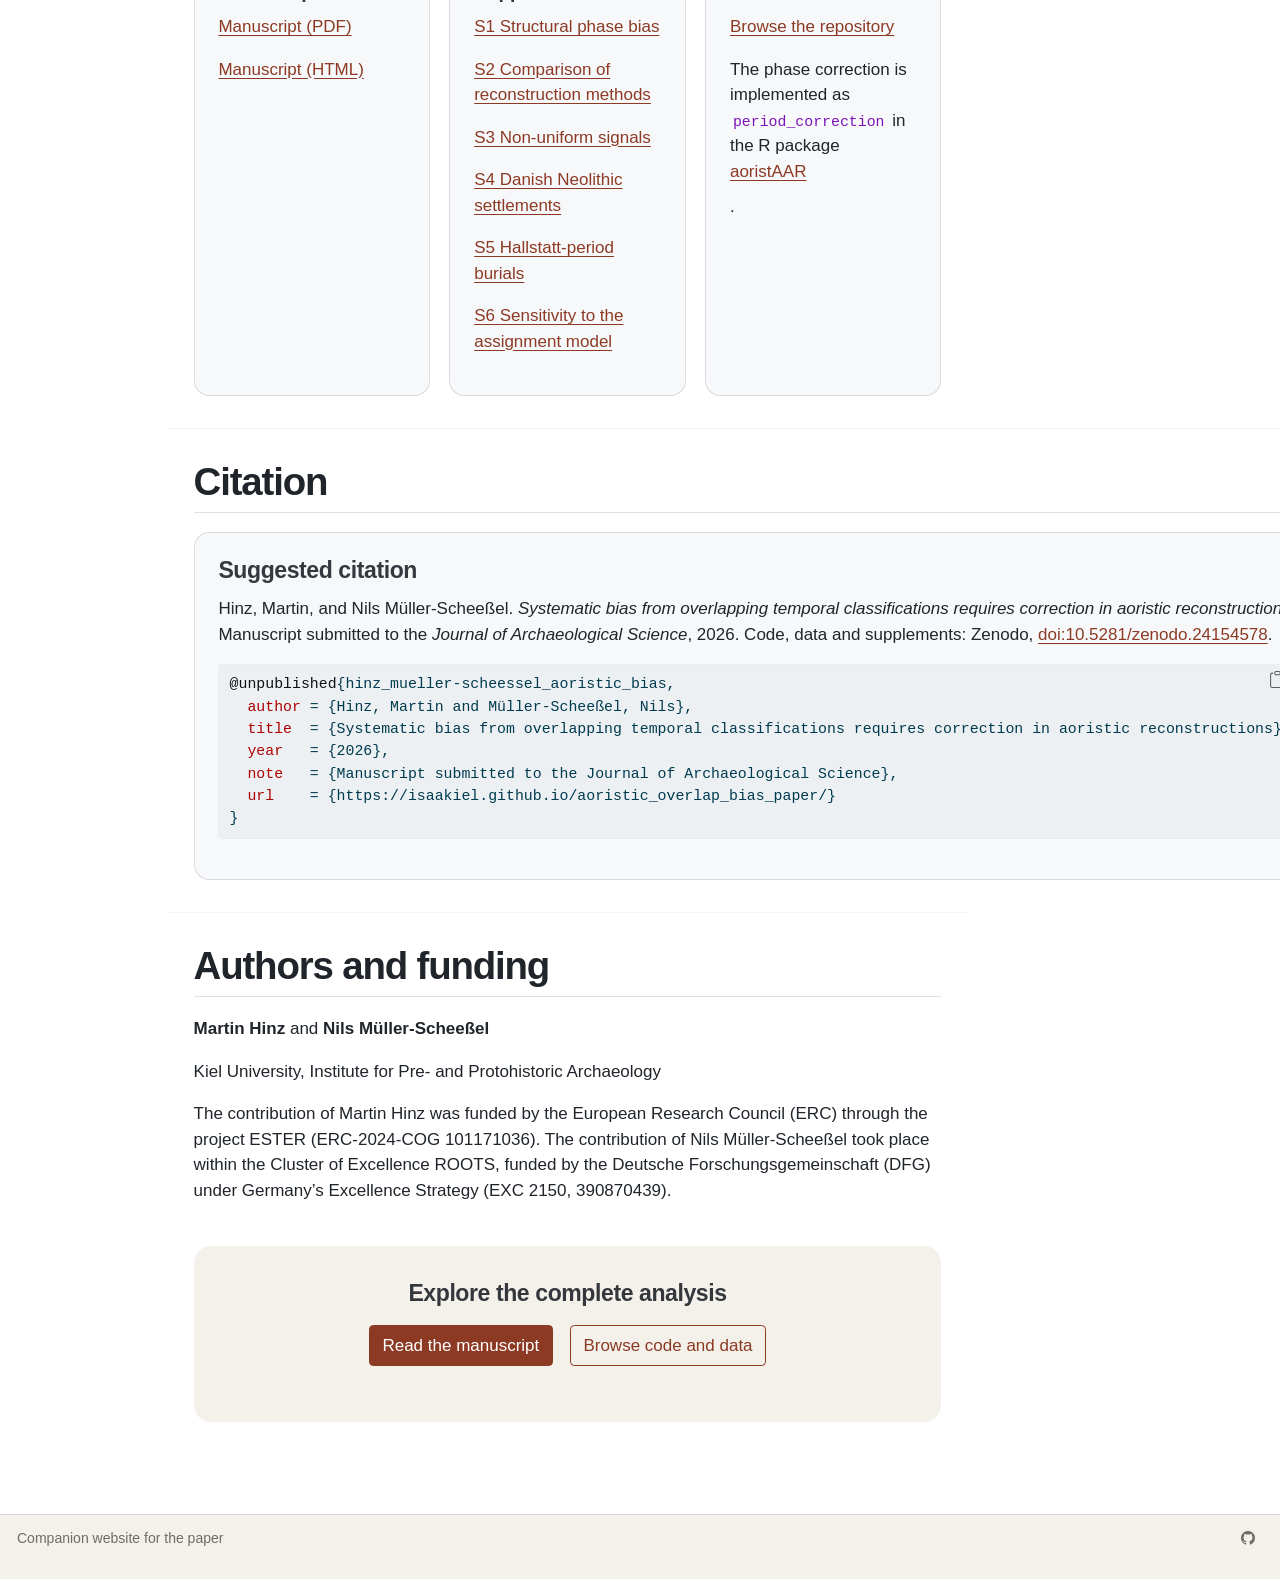
==== commit ca08442f: "Status: submitted to JAS" ====
--- a/docs/index.html
+++ b/docs/index.html
@@ -198,7 +198,7 @@
 </div>
 </div>
 <div class="paper-status">
-<p><strong>Manuscript prepared for submission.</strong> The paper will be submitted to the <em>Journal of Archaeological Science</em>. This page summarises the argument and the main results. The manuscript and the supplements are the authoritative sources for methods, numbers and diagnostics.</p>
+<p><strong>Submitted manuscript.</strong> The paper has been submitted to the <em>Journal of Archaeological Science</em> and is under review. This page summarises the argument and the main results. The manuscript and the supplements are the authoritative sources for methods, numbers and diagnostics.</p>
 </div>
 <section id="overview" class="level2">
 <h2 data-anchor-id="overview">Overview</h2>
@@ -458,12 +458,12 @@
 <h2 data-anchor-id="citation">Citation</h2>
 <section id="suggested-citation" class="level3 citation-box">
 <h3 data-anchor-id="suggested-citation">Suggested citation</h3>
-<p>Hinz, Martin, and Nils Müller-Scheeßel. <em>Systematic bias from overlapping temporal classifications requires correction in aoristic reconstructions</em>. Manuscript to be submitted to the <em>Journal of Archaeological Science</em>, 2026. Code, data and supplements: Zenodo, <a href="https://doi.org/10.5281/zenodo.24154578">doi:10.5281/zenodo.24154578</a>.</p>
+<p>Hinz, Martin, and Nils Müller-Scheeßel. <em>Systematic bias from overlapping temporal classifications requires correction in aoristic reconstructions</em>. Manuscript submitted to the <em>Journal of Archaeological Science</em>, 2026. Code, data and supplements: Zenodo, <a href="https://doi.org/10.5281/zenodo.24154578">doi:10.5281/zenodo.24154578</a>.</p>
 <div class="sourceCode" id="cb1"><pre class="sourceCode bibtex code-with-copy"><code class="sourceCode bibtex"><span id="cb1-1"><a href="#cb1-1" aria-hidden="true" tabindex="-1"></a><span class="va">@unpublished</span>{<span class="ot">hinz_mueller</span>-<span class="ot">scheessel_aoristic_bias</span>,</span>
 <span id="cb1-2"><a href="#cb1-2" aria-hidden="true" tabindex="-1"></a>  <span class="dt">author</span> = {Hinz, Martin and Müller-Scheeßel, Nils},</span>
 <span id="cb1-3"><a href="#cb1-3" aria-hidden="true" tabindex="-1"></a>  <span class="dt">title</span>  = {Systematic bias from overlapping temporal classifications requires correction in aoristic reconstructions},</span>
 <span id="cb1-4"><a href="#cb1-4" aria-hidden="true" tabindex="-1"></a>  <span class="dt">year</span>   = {2026},</span>
-<span id="cb1-5"><a href="#cb1-5" aria-hidden="true" tabindex="-1"></a>  <span class="dt">note</span>   = {Manuscript to be submitted to the Journal of Archaeological Science},</span>
+<span id="cb1-5"><a href="#cb1-5" aria-hidden="true" tabindex="-1"></a>  <span class="dt">note</span>   = {Manuscript submitted to the Journal of Archaeological Science},</span>
 <span id="cb1-6"><a href="#cb1-6" aria-hidden="true" tabindex="-1"></a>  <span class="dt">url</span>    = {https://isaakiel.github.io/aoristic_overlap_bias_paper/}</span>
 <span id="cb1-7"><a href="#cb1-7" aria-hidden="true" tabindex="-1"></a>}</span></code><button title="Copy to Clipboard" class="code-copy-button"><i class="bi"></i></button></pre></div>
 </section>
